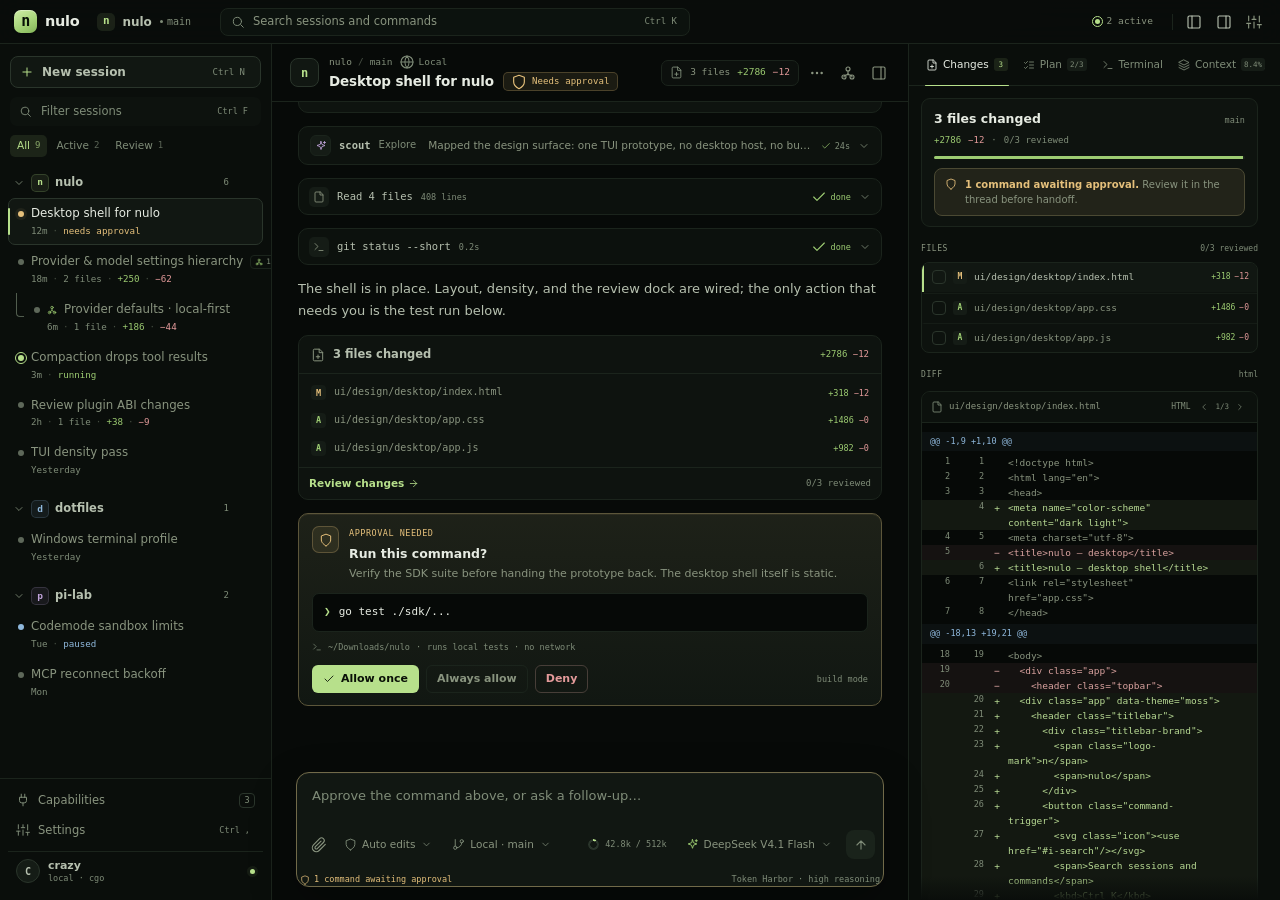
==== ui/design/desktop/index.html @ 24ca21b1 "feat(ui): 添加桌面端交互原型" ====
<!doctype html>
<html lang="en">
<head>
<meta charset="utf-8">
<meta name="viewport" content="width=device-width, initial-scale=1">
<meta name="color-scheme" content="dark light">
<meta name="description" content="nulo desktop — an interactive design prototype for the nulo coding agent.">
<title>nulo — desktop shell</title>
<script>
  try {
    var p = JSON.parse(localStorage.getItem("nulo.desktop.prototype.v1") || "{}");
    var r = document.documentElement;
    r.dataset.theme = p.theme === "paper" ? "paper" : "moss";
    if (p.density) r.dataset.density = p.density;
    if (p.motion) r.dataset.motion = p.motion;
    if (typeof p.timestamps === "boolean") r.dataset.timestamps = p.timestamps ? "on" : "off";
    if (typeof p.reasoning === "boolean") r.dataset.reasoning = p.reasoning ? "on" : "off";
  } catch (error) {}
</script>
<link rel="icon" href="data:image/svg+xml,%3Csvg xmlns='http://www.w3.org/2000/svg' viewBox='0 0 32 32'%3E%3Crect width='32' height='32' rx='9' fill='%23b7e08b'/%3E%3Ctext x='16' y='23' text-anchor='middle' font-family='monospace' font-size='21' font-weight='700' fill='%23070a08'%3En%3C/text%3E%3C/svg%3E">
<link rel="stylesheet" href="app.css">
</head>
<body>

<svg class="sprite" aria-hidden="true" focusable="false" xmlns="http://www.w3.org/2000/svg">
  <symbol id="i-plus" viewBox="0 0 24 24"><path d="M12 5v14M5 12h14"/></symbol>
  <symbol id="i-search" viewBox="0 0 24 24"><circle cx="11" cy="11" r="7"/><path d="m21 21-4.35-4.35"/></symbol>
  <symbol id="i-chevron-down" viewBox="0 0 24 24"><path d="m6 9 6 6 6-6"/></symbol>
  <symbol id="i-chevron-right" viewBox="0 0 24 24"><path d="m9 18 6-6-6-6"/></symbol>
  <symbol id="i-chevron-left" viewBox="0 0 24 24"><path d="m15 18-6-6 6-6"/></symbol>
  <symbol id="i-folder" viewBox="0 0 24 24"><path d="M4 20h16a2 2 0 0 0 2-2V8a2 2 0 0 0-2-2h-7l-2-2H4a2 2 0 0 0-2 2v12a2 2 0 0 0 2 2Z"/></symbol>
  <symbol id="i-git-branch" viewBox="0 0 24 24"><path d="M6 3v12"/><circle cx="18" cy="6" r="3"/><circle cx="6" cy="18" r="3"/><path d="M18 9a9 9 0 0 1-9 9"/></symbol>
  <symbol id="i-settings" viewBox="0 0 24 24"><path d="M4 21v-7M4 10V3M12 21v-9M12 8V3M20 21v-5M20 12V3"/><path d="M1 14h6M9 8h6M17 16h6"/></symbol>
  <symbol id="i-panel-left" viewBox="0 0 24 24"><rect x="3" y="3" width="18" height="18" rx="2"/><path d="M9 3v18"/></symbol>
  <symbol id="i-panel-right" viewBox="0 0 24 24"><rect x="3" y="3" width="18" height="18" rx="2"/><path d="M15 3v18"/></symbol>
  <symbol id="i-message" viewBox="0 0 24 24"><path d="M21 15a2 2 0 0 1-2 2H7l-4 4V5a2 2 0 0 1 2-2h14a2 2 0 0 1 2 2z"/></symbol>
  <symbol id="i-check" viewBox="0 0 24 24"><path d="M20 6 9 17l-5-5"/></symbol>
  <symbol id="i-x" viewBox="0 0 24 24"><path d="M18 6 6 18M6 6l12 12"/></symbol>
  <symbol id="i-more" viewBox="0 0 24 24"><circle cx="5" cy="12" r="1"/><circle cx="12" cy="12" r="1"/><circle cx="19" cy="12" r="1"/></symbol>
  <symbol id="i-edit" viewBox="0 0 24 24"><path d="M12 20h9"/><path d="M16.5 3.5a2.1 2.1 0 0 1 3 3L7 19l-4 1 1-4Z"/></symbol>
  <symbol id="i-terminal" viewBox="0 0 24 24"><path d="m4 17 6-6-6-6M12 19h8"/></symbol>
  <symbol id="i-diff" viewBox="0 0 24 24"><path d="M14 2H6a2 2 0 0 0-2 2v16a2 2 0 0 0 2 2h12a2 2 0 0 0 2-2V8z"/><path d="M14 2v6h6M12 12v6M9 15h6"/></symbol>
  <symbol id="i-list-checks" viewBox="0 0 24 24"><path d="m3 17 2 2 4-4M3 7l2 2 4-4M13 6h8M13 12h8M13 18h8"/></symbol>
  <symbol id="i-layers" viewBox="0 0 24 24"><path d="m12 2 10 5-10 5L2 7z"/><path d="m2 17 10 5 10-5M2 12l10 5 10-5"/></symbol>
  <symbol id="i-paperclip" viewBox="0 0 24 24"><path d="M21.44 11.05l-9.19 9.19a6 6 0 0 1-8.49-8.49l9.19-9.19a4 4 0 0 1 5.66 5.66l-9.2 9.19a2 2 0 0 1-2.83-2.83l8.49-8.48"/></symbol>
  <symbol id="i-arrow-up" viewBox="0 0 24 24"><path d="M12 19V5M5 12l7-7 7 7"/></symbol>
  <symbol id="i-stop" viewBox="0 0 24 24"><rect x="6" y="6" width="12" height="12" rx="2"/></symbol>
  <symbol id="i-cpu" viewBox="0 0 24 24"><rect x="5" y="5" width="14" height="14" rx="2"/><rect x="9" y="9" width="6" height="6" rx="1"/><path d="M9 2v3M15 2v3M9 19v3M15 19v3M2 9h3M2 15h3M19 9h3M19 15h3"/></symbol>
  <symbol id="i-shield" viewBox="0 0 24 24"><path d="M12 22s8-4 8-10V5l-8-3-8 3v7c0 6 8 10 8 10z"/></symbol>
  <symbol id="i-globe" viewBox="0 0 24 24"><circle cx="12" cy="12" r="9"/><path d="M3 12h18M12 3a15 15 0 0 1 0 18M12 3a15 15 0 0 0 0 18"/></symbol>
  <symbol id="i-sun" viewBox="0 0 24 24"><circle cx="12" cy="12" r="4"/><path d="M12 2v2M12 20v2M4.93 4.93l1.42 1.42M17.66 17.66l1.41 1.41M2 12h2M20 12h2M6.34 17.66l-1.41 1.41M19.07 4.93l-1.41 1.41"/></symbol>
  <symbol id="i-moon" viewBox="0 0 24 24"><path d="M21 12.79A9 9 0 1 1 11.21 3 7 7 0 0 0 21 12.79z"/></symbol>
  <symbol id="i-copy" viewBox="0 0 24 24"><rect x="9" y="9" width="13" height="13" rx="2"/><path d="M5 15H4a2 2 0 0 1-2-2V4a2 2 0 0 1 2-2h9a2 2 0 0 1 2 2v1"/></symbol>
  <symbol id="i-external" viewBox="0 0 24 24"><path d="M15 3h6v6M10 14 21 3M21 14v5a2 2 0 0 1-2 2H5a2 2 0 0 1-2-2V5a2 2 0 0 1 2-2h5"/></symbol>
  <symbol id="i-fork" viewBox="0 0 24 24"><circle cx="6" cy="18" r="3"/><circle cx="18" cy="18" r="3"/><circle cx="12" cy="6" r="3"/><path d="M12 9v3a3 3 0 0 0 3 3h0a3 3 0 0 1 3 3M12 12a3 3 0 0 1-3 3h0a3 3 0 0 0-3 3"/></symbol>
  <symbol id="i-play" viewBox="0 0 24 24"><path d="M6 3l14 9-14 9z"/></symbol>
  <symbol id="i-pause" viewBox="0 0 24 24"><path d="M8 4v16M16 4v16"/></symbol>
  <symbol id="i-trash" viewBox="0 0 24 24"><path d="M3 6h18M8 6V4h8v2M19 6l-1 14H6L5 6M10 11v6M14 11v6"/></symbol>
  <symbol id="i-command" viewBox="0 0 24 24"><path d="M18 3a3 3 0 0 0-3 3v12a3 3 0 1 0 3-3H6a3 3 0 1 0 3 3V6a3 3 0 1 0-3 3h12a3 3 0 0 0 0-6z"/></symbol>
  <symbol id="i-keyboard" viewBox="0 0 24 24"><rect x="2" y="6" width="20" height="12" rx="2"/><path d="M6 10h.01M10 10h.01M14 10h.01M18 10h.01M6 14h.01M18 14h.01M9 14h6"/></symbol>
  <symbol id="i-info" viewBox="0 0 24 24"><circle cx="12" cy="12" r="9"/><path d="M12 16v-4M12 8h.01"/></symbol>
  <symbol id="i-alert" viewBox="0 0 24 24"><path d="M10.3 3.9 1.8 18a2 2 0 0 0 1.7 3h17a2 2 0 0 0 1.7-3L13.7 3.9a2 2 0 0 0-3.4 0z"/><path d="M12 9v4M12 17h.01"/></symbol>
  <symbol id="i-sparkles" viewBox="0 0 24 24"><path d="M12 3l1.9 5.8L20 11l-6.1 2.2L12 19l-1.9-5.8L4 11l6.1-2.2z"/><path d="M19 3v4M17 5h4"/></symbol>
  <symbol id="i-clock" viewBox="0 0 24 24"><circle cx="12" cy="12" r="9"/><path d="M12 7v5l3 2"/></symbol>
  <symbol id="i-arrow-right" viewBox="0 0 24 24"><path d="M5 12h14M12 5l7 7-7 7"/></symbol>
  <symbol id="i-book" viewBox="0 0 24 24"><path d="M4 19.5A2.5 2.5 0 0 1 6.5 17H20"/><path d="M6.5 2H20v20H6.5A2.5 2.5 0 0 1 4 19.5v-15A2.5 2.5 0 0 1 6.5 2z"/></symbol>
  <symbol id="i-plug" viewBox="0 0 24 24"><path d="M12 22v-5M9 8V2M15 8V2M18 8v5a4 4 0 0 1-4 4h-4a4 4 0 0 1-4-4V8z"/></symbol>
  <symbol id="i-test" viewBox="0 0 24 24"><path d="M9 3h6M10 3v6L4.5 19a1.5 1.5 0 0 0 1.3 2h12.4a1.5 1.5 0 0 0 1.3-2L14 9V3"/><path d="M7 15h10"/></symbol>
  <symbol id="i-file" viewBox="0 0 24 24"><path d="M14 2H6a2 2 0 0 0-2 2v16a2 2 0 0 0 2 2h12a2 2 0 0 0 2-2V8z"/><path d="M14 2v6h6"/></symbol>
  <symbol id="i-code" viewBox="0 0 24 24"><path d="m16 18 6-6-6-6M8 6l-6 6 6 6"/></symbol>
  <symbol id="i-eye" viewBox="0 0 24 24"><path d="M2 12s3.5-7 10-7 10 7 10 7-3.5 7-10 7-10-7-10-7z"/><circle cx="12" cy="12" r="3"/></symbol>
  <symbol id="i-server" viewBox="0 0 24 24"><rect x="2" y="2" width="20" height="8" rx="2"/><rect x="2" y="14" width="20" height="8" rx="2"/><path d="M6 6h.01M6 18h.01"/></symbol>
  <symbol id="i-package" viewBox="0 0 24 24"><path d="m7.5 4.27 9 5.15M21 8a2 2 0 0 0-1-1.73l-7-4a2 2 0 0 0-2 0l-7 4A2 2 0 0 0 3 8v8a2 2 0 0 0 1 1.73l7 4a2 2 0 0 0 2 0l7-4A2 2 0 0 0 21 16z"/><path d="m3.3 7 8.7 5 8.7-5M12 22V12"/></symbol>
  <symbol id="i-corner" viewBox="0 0 24 24"><path d="M15 10l5 5-5 5M4 4v7a4 4 0 0 0 4 4h12"/></symbol>
  <symbol id="i-compress" viewBox="0 0 24 24"><path d="M4 14h6v6M20 10h-6V4M14 10l7-7M3 21l7-7"/></symbol>
  <symbol id="i-refresh" viewBox="0 0 24 24"><path d="M21 12a9 9 0 1 1-2.64-6.36L21 8"/><path d="M21 3v5h-5"/></symbol>
  <symbol id="i-lock" viewBox="0 0 24 24"><rect x="4" y="11" width="16" height="10" rx="2"/><path d="M8 11V7a4 4 0 0 1 8 0v4"/></symbol>
  <symbol id="i-at" viewBox="0 0 24 24"><circle cx="12" cy="12" r="4"/><path d="M16 8v5a3 3 0 0 0 6 0v-1a10 10 0 1 0-4 8"/></symbol>
</svg>

<div class="app" id="app" data-theme="moss" data-density="comfortable">
  <header class="titlebar">
    <div class="titlebar-brand" title="nulo desktop">
      <span class="logo-mark" aria-hidden="true">n</span>
      <span class="brand-name">nulo</span>
    </div>

    <div class="workspace-chip" title="Workspace">
      <span class="workspace-icon" aria-hidden="true">n</span>
      <span class="workspace-name">nulo</span>
      <span class="workspace-branch"><span class="branch-dot"></span>main</span>
    </div>

    <button class="command-trigger" id="commandTrigger" aria-label="Search sessions and commands">
      <svg class="icon" aria-hidden="true"><use href="#i-search"/></svg>
      <span class="command-trigger-label">Search sessions and commands</span>
      <kbd>Ctrl K</kbd>
    </button>

    <div class="titlebar-actions">
      <button class="run-badge" id="runBadge" title="Show active sessions">
        <span class="pulse-dot" aria-hidden="true"></span>
        <span id="runBadgeLabel">2 active</span>
      </button>
      <div class="titlebar-divider" aria-hidden="true"></div>
      <button class="icon-btn" id="toggleSidebarBtn" aria-label="Toggle sidebar" title="Toggle sidebar · Ctrl B">
        <svg class="icon" aria-hidden="true"><use href="#i-panel-left"/></svg>
      </button>
      <button class="icon-btn is-on" id="toggleDockBtn" aria-label="Toggle right panel" title="Toggle right panel · Ctrl J">
        <svg class="icon" aria-hidden="true"><use href="#i-panel-right"/></svg>
      </button>
      <button class="icon-btn" id="settingsBtn" aria-label="Settings" title="Settings · Ctrl ,">
        <svg class="icon" aria-hidden="true"><use href="#i-settings"/></svg>
      </button>
    </div>
  </header>

  <div class="workbench" id="workbench">
    <aside class="sidebar" id="sidebar" aria-label="Sessions">
      <div class="sidebar-top">
        <button class="new-session-btn" id="newSessionBtn">
          <svg class="icon" aria-hidden="true"><use href="#i-plus"/></svg>
          <span>New session</span>
          <kbd>Ctrl N</kbd>
        </button>

        <label class="sidebar-search" for="sessionSearch">
          <svg class="icon" aria-hidden="true"><use href="#i-search"/></svg>
          <input id="sessionSearch" type="search" placeholder="Filter sessions" autocomplete="off" spellcheck="false">
          <kbd>Ctrl F</kbd>
        </label>

        <div class="filter-row" id="filterRow" role="tablist" aria-label="Filter sessions"></div>
      </div>

      <div class="sidebar-scroll" id="projectList"></div>

      <div class="sidebar-footer">
        <button class="sidebar-link" id="capabilitiesBtn">
          <svg class="icon" aria-hidden="true"><use href="#i-plug"/></svg>
          <span>Capabilities</span>
          <span class="count-badge">3</span>
        </button>
        <button class="sidebar-link" id="sidebarSettingsBtn">
          <svg class="icon" aria-hidden="true"><use href="#i-settings"/></svg>
          <span>Settings</span>
          <kbd>Ctrl ,</kbd>
        </button>
        <button class="account-row" id="accountRow" title="Local runtime">
          <span class="account-avatar">C</span>
          <span class="account-copy">
            <strong>crazy</strong>
            <small>local · cgo</small>
          </span>
          <span class="account-status" aria-label="Connected"></span>
        </button>
      </div>
    </aside>

    <main class="main" id="main">
      <header class="sessionbar" id="sessionbar"></header>

      <div class="conversation-scroll" id="conversationScroll">
        <div class="conversation" id="conversation" tabindex="0" aria-label="Conversation"></div>
      </div>

      <div class="composer-dock" id="composerDock">
        <div class="composer-wrap">
          <div class="composer" id="composer">
            <div class="slash-menu" id="slashMenu" hidden></div>
            <div class="slash-menu mention-menu" id="mentionMenu" hidden></div>
            <div class="attachment-tray" id="attachmentTray" hidden></div>

            <textarea id="composerInput" rows="1" placeholder="Ask nulo to build, debug, or explain…" aria-label="Message nulo"></textarea>
            <input id="fileInput" type="file" multiple hidden>

            <div class="composer-toolbar">
              <div class="toolbar-left">
                <button class="icon-btn soft" id="attachBtn" aria-label="Attach files" title="Attach files">
                  <svg class="icon" aria-hidden="true"><use href="#i-paperclip"/></svg>
                </button>

                <div class="popover-anchor">
                  <button class="chip" id="approvalChip" aria-haspopup="menu" aria-expanded="false" title="Permission mode">
                    <svg class="icon" aria-hidden="true"><use href="#i-shield"/></svg>
                    <span class="chip-label">Auto edits</span>
                    <svg class="icon chevron" aria-hidden="true"><use href="#i-chevron-down"/></svg>
                  </button>
                  <div class="popover permission-popover" id="approvalPopover" hidden></div>
                </div>

                <div class="popover-anchor">
                  <button class="chip" id="envChip" aria-haspopup="menu" aria-expanded="false" title="Environment">
                    <svg class="icon" aria-hidden="true"><use href="#i-git-branch"/></svg>
                    <span class="chip-label">Local · main</span>
                    <svg class="icon chevron" aria-hidden="true"><use href="#i-chevron-down"/></svg>
                  </button>
                  <div class="popover env-popover" id="envPopover" hidden></div>
                </div>
              </div>

              <div class="toolbar-right">
                <button class="ctx-pill" id="ctxPill" title="Open context panel">
                  <span class="ctx-ring" id="ctxRing" aria-hidden="true"></span>
                  <span id="ctxPillLabel">42.8k / 512k</span>
                </button>

                <div class="popover-anchor">
                  <button class="chip model-chip" id="modelChip" aria-haspopup="menu" aria-expanded="false" title="Switch model">
                    <svg class="icon" aria-hidden="true"><use href="#i-sparkles"/></svg>
                    <span class="chip-label" id="modelChipLabel">DeepSeek V4.1 Flash</span>
                    <svg class="icon chevron" aria-hidden="true"><use href="#i-chevron-down"/></svg>
                  </button>
                  <div class="popover model-popover" id="modelPopover" hidden></div>
                </div>

                <button class="send-btn" id="sendBtn" aria-label="Send message" title="Send · Enter">
                  <svg class="icon" aria-hidden="true"><use href="#i-arrow-up"/></svg>
                </button>
              </div>
            </div>

            <div class="composer-meta" id="composerMeta"></div>
          </div>
        </div>
      </div>
    </main>

    <aside class="dock" id="dock" aria-label="Session details">
      <div class="dock-resizer" id="dockResizer" title="Drag to resize"></div>
      <div class="dock-inner">
        <header class="dock-header" id="dockHeader"></header>
        <div class="dock-body" id="dockBody"></div>
      </div>
    </aside>
  </div>
</div>

<div class="overlay palette-overlay" id="paletteOverlay" hidden>
  <section class="palette" role="dialog" aria-modal="true" aria-label="Command palette">
    <header class="palette-search">
      <svg class="icon" aria-hidden="true"><use href="#i-search"/></svg>
      <input id="paletteInput" type="text" placeholder="Search sessions, actions, and settings…" aria-label="Search sessions, actions, and settings" autocomplete="off" spellcheck="false">
      <kbd>esc</kbd>
    </header>
    <div class="palette-list" id="paletteList"></div>
    <footer class="palette-foot">
      <span><kbd>↑</kbd><kbd>↓</kbd> navigate</span>
      <span><kbd>↵</kbd> select</span>
      <span class="palette-foot-right">nulo 0.8</span>
    </footer>
  </section>
</div>

<div class="overlay settings-overlay" id="settingsOverlay" hidden>
  <section class="settings-modal" role="dialog" aria-modal="true" aria-labelledby="settingsTitle">
    <header class="settings-head">
      <div>
        <p class="eyebrow">nulo desktop</p>
        <h2 id="settingsTitle">Settings</h2>
      </div>
      <button class="icon-btn" id="settingsClose" aria-label="Close settings">
        <svg class="icon" aria-hidden="true"><use href="#i-x"/></svg>
      </button>
    </header>
    <div class="settings-layout">
      <nav class="settings-nav" id="settingsNav" aria-label="Settings sections"></nav>
      <div class="settings-content" id="settingsContent"></div>
    </div>
    <footer class="settings-foot">
      <span id="settingsFootNote">Preferences apply immediately in this prototype.</span>
      <button class="btn primary" id="settingsDone">Done</button>
    </footer>
  </section>
</div>

<div class="overlay dialog-overlay" id="dialogOverlay" hidden>
  <section class="mini-dialog" role="dialog" aria-modal="true" aria-labelledby="dialogTitle">
    <header class="mini-dialog-head">
      <div>
        <p class="eyebrow" id="dialogEyebrow">Session</p>
        <h2 id="dialogTitle">Rename session</h2>
      </div>
      <button class="icon-btn" id="dialogClose" aria-label="Close dialog">
        <svg class="icon" aria-hidden="true"><use href="#i-x"/></svg>
      </button>
    </header>
    <p class="mini-dialog-desc" id="dialogDesc"></p>
    <label class="mini-dialog-field" id="dialogField">
      <span>Session name</span>
      <input id="dialogInput" type="text" autocomplete="off">
    </label>
    <footer class="mini-dialog-actions">
      <button class="btn ghost" type="button" id="dialogCancel">Cancel</button>
      <button class="btn primary" type="button" id="dialogConfirm">Save</button>
    </footer>
  </section>
</div>

<div class="toast-stack" id="toastStack" aria-live="polite" aria-atomic="false"></div>

<noscript>
  <div class="noscript">nulo desktop is an interactive prototype. Enable JavaScript to use it.</div>
</noscript>

<script src="data.js"></script>
<script src="app.js"></script>
</body>
</html>
---- ui/design/desktop/app.css ----
/* ==========================================================================
   nulo desktop — prototype styles
   Hand-written CSS, no build step, no external assets.
   ========================================================================== */

:root {
  --font-ui: "Segoe UI Variable Text", "Segoe UI", Inter, system-ui, -apple-system,
    "Noto Sans SC", "PingFang SC", sans-serif;
  --font-mono: "Cascadia Code", "Cascadia Mono", "SFMono-Regular", "SF Mono", Menlo,
    Consolas, "Noto Sans Mono CJK SC", monospace;

  --bg: #070a08;
  --bg-elevated: #090d0a;
  --sidebar: #0a0e0b;
  --panel: #0d120e;
  --surface: #111712;
  --surface-2: #151c16;
  --surface-3: #1a231b;
  --hover: #151d16;
  --line: #1b241c;
  --line-strong: #2a352b;
  --text: #e6ebe2;
  --text-2: #b6c0af;
  --text-3: #89947f;
  --text-4: #7f8c78;
  --accent: #b7e08b;
  --accent-2: #9dcc72;
  --accent-soft: rgba(183, 224, 139, 0.1);
  --accent-softer: rgba(183, 224, 139, 0.055);
  --accent-ink: #0a1007;
  --warn: #e5c07b;
  --warn-soft: rgba(229, 192, 123, 0.09);
  --bad: #e39a9a;
  --bad-soft: rgba(227, 154, 154, 0.09);
  --info: #8fb8dc;
  --violet: #c2a4dc;
  --code-bg: #060907;
  --user-bubble: #131c14;
  --shadow-lg: 0 28px 80px rgba(0, 0, 0, 0.52);
  --shadow-md: 0 16px 42px rgba(0, 0, 0, 0.32);
  --shadow-sm: 0 6px 18px rgba(0, 0, 0, 0.22);
  --radius-sm: 6px;
  --radius: 10px;
  --radius-lg: 14px;
  --sidebar-w: 272px;
  --dock-w: 404px;
  --titlebar-h: 44px;
  --sessionbar-h: 58px;
  color-scheme: dark;
}

html[data-theme="paper"] {
  --bg: #f4f3ec;
  --bg-elevated: #efeee6;
  --sidebar: #ebeae1;
  --panel: #f8f7f1;
  --surface: #fffefa;
  --surface-2: #f2f0e7;
  --surface-3: #e9e6dc;
  --hover: #e9e6dc;
  --line: #d4d0c3;
  --line-strong: #bdb8a9;
  --text: #20251e;
  --text-2: #3f4a3c;
  --text-3: #56624f;
  --text-4: #5e6a58;
  --accent: #4f7a2f;
  --accent-2: #416826;
  --accent-soft: rgba(79, 122, 47, 0.1);
  --accent-softer: rgba(79, 122, 47, 0.05);
  --accent-ink: #ffffff;
  --warn: #96661b;
  --warn-soft: rgba(150, 102, 27, 0.12);
  --bad: #a44a4a;
  --bad-soft: rgba(164, 74, 74, 0.1);
  --info: #366b93;
  --violet: #73528c;
  --code-bg: #f0eee5;
  --user-bubble: #e9f0e1;
  --shadow-lg: 0 28px 80px rgba(40, 45, 36, 0.18);
  --shadow-md: 0 16px 42px rgba(40, 45, 36, 0.12);
  --shadow-sm: 0 6px 18px rgba(40, 45, 36, 0.08);
  color-scheme: light;
}

*,
*::before,
*::after {
  box-sizing: border-box;
}

html,
body {
  height: 100%;
}

html {
  background: var(--bg);
}

body {
  margin: 0;
  overflow: hidden;
  background: var(--bg);
  color: var(--text);
  font-family: var(--font-ui);
  font-size: 13px;
  font-weight: 400;
  line-height: 1.5;
  -webkit-font-smoothing: antialiased;
  text-rendering: optimizeLegibility;
}

button,
input,
textarea,
select {
  font: inherit;
  color: inherit;
}

button {
  appearance: none;
  border: 0;
  padding: 0;
  background: none;
  cursor: pointer;
}

button:disabled {
  cursor: default;
  opacity: 0.5;
}

input,
textarea,
select {
  min-width: 0;
}

::selection {
  background: color-mix(in srgb, var(--accent) 32%, transparent);
  color: var(--text);
}

:focus-visible {
  outline: 2px solid color-mix(in srgb, var(--accent) 58%, transparent);
  outline-offset: 2px;
}

[hidden] {
  display: none !important;
}

* {
  scrollbar-width: thin;
  scrollbar-color: var(--line-strong) transparent;
}

*::-webkit-scrollbar {
  width: 10px;
  height: 10px;
}

*::-webkit-scrollbar-track {
  background: transparent;
}

*::-webkit-scrollbar-thumb {
  background: var(--line-strong);
  border: 3px solid transparent;
  border-radius: 10px;
  background-clip: content-box;
}

*::-webkit-scrollbar-thumb:hover {
  background: var(--text-4);
  border: 3px solid transparent;
  background-clip: content-box;
}

.sprite {
  position: absolute;
  width: 0;
  height: 0;
  overflow: hidden;
  pointer-events: none;
}

.icon {
  width: 16px;
  height: 16px;
  flex: none;
  fill: none;
  stroke: currentColor;
  stroke-width: 1.7;
  stroke-linecap: round;
  stroke-linejoin: round;
}

kbd {
  display: inline-flex;
  align-items: center;
  justify-content: center;
  min-width: 18px;
  height: 18px;
  padding: 0 5px;
  border: 1px solid var(--line-strong);
  border-bottom-color: color-mix(in srgb, var(--line-strong) 70%, var(--bg));
  border-radius: 4px;
  background: var(--surface-2);
  color: var(--text-3);
  font-family: var(--font-mono);
  font-size: 9.5px;
  line-height: 1;
  white-space: nowrap;
}

/* --------------------------------------------------------------------------
   App frame
   -------------------------------------------------------------------------- */

.app {
  position: relative;
  display: grid;
  grid-template-rows: var(--titlebar-h) minmax(0, 1fr);
  width: 100%;
  height: 100dvh;
  overflow: hidden;
  background:
    radial-gradient(900px 520px at 54% -260px, rgba(183, 224, 139, 0.045), transparent 70%),
    var(--bg);
}

html[data-theme="paper"] .app {
  background:
    radial-gradient(900px 520px at 54% -260px, rgba(79, 122, 47, 0.05), transparent 70%),
    var(--bg);
}

.workbench {
  display: grid;
  grid-template-columns: var(--sidebar-w) minmax(0, 1fr) var(--dock-w);
  min-height: 0;
  overflow: hidden;
}

.app.sidebar-collapsed {
  --sidebar-w: 0px;
}

.app.sidebar-collapsed .sidebar {
  display: none;
}

.app.dock-collapsed {
  --dock-w: 0px;
}

.app.dock-collapsed .dock {
  display: none;
}

.workbench.is-resizing {
  cursor: col-resize;
  user-select: none;
}

/* --------------------------------------------------------------------------
   Titlebar
   -------------------------------------------------------------------------- */

.titlebar {
  position: relative;
  z-index: 30;
  display: flex;
  align-items: center;
  gap: 10px;
  height: var(--titlebar-h);
  padding: 0 12px 0 14px;
  border-bottom: 1px solid var(--line);
  background: color-mix(in srgb, var(--sidebar) 84%, transparent);
  backdrop-filter: blur(12px);
  -webkit-app-region: drag;
}

.titlebar button,
.titlebar input {
  -webkit-app-region: no-drag;
}

.titlebar-brand {
  display: flex;
  align-items: center;
  gap: 8px;
  flex: none;
  user-select: none;
}

.logo-mark {
  display: inline-grid;
  place-items: center;
  width: 23px;
  height: 23px;
  border-radius: 7px;
  background: linear-gradient(150deg, #d1efa9 0%, #a4d276 58%, #82b458 100%);
  color: #071006;
  font-family: var(--font-mono);
  font-size: 15px;
  font-weight: 700;
  line-height: 1;
  letter-spacing: -0.04em;
  box-shadow:
    inset 0 1px 0 rgba(255, 255, 255, 0.36),
    0 1px 2px rgba(0, 0, 0, 0.26);
}

.brand-name {
  color: var(--text);
  font-size: 14.5px;
  font-weight: 650;
  letter-spacing: -0.02em;
}

.workspace-chip {
  display: flex;
  align-items: center;
  gap: 7px;
  flex: none;
  height: 27px;
  margin-left: 2px;
  padding: 0 8px 0 5px;
  border: 1px solid transparent;
  border-radius: 7px;
  color: var(--text-2);
  user-select: none;
}

.workspace-icon {
  display: grid;
  place-items: center;
  width: 18px;
  height: 18px;
  border-radius: 5px;
  background: var(--accent-soft);
  color: var(--accent);
  font-family: var(--font-mono);
  font-size: 11px;
  font-weight: 600;
}

.workspace-name {
  color: var(--text-2);
  font-size: 12px;
  font-weight: 550;
}

.workspace-branch {
  display: inline-flex;
  align-items: center;
  gap: 4px;
  padding-left: 1px;
  color: var(--text-4);
  font-family: var(--font-mono);
  font-size: 10px;
}

.branch-dot {
  width: 3px;
  height: 3px;
  border-radius: 50%;
  background: var(--text-4);
}

.command-trigger {
  display: flex;
  align-items: center;
  gap: 8px;
  flex: 1 1 380px;
  max-width: 470px;
  height: 28px;
  margin-left: 10px;
  padding: 0 6px 0 10px;
  border: 1px solid var(--line);
  border-radius: 8px;
  background: color-mix(in srgb, var(--surface) 58%, transparent);
  color: var(--text-3);
  text-align: left;
  transition:
    background 120ms ease,
    border-color 120ms ease,
    color 120ms ease;
}

.command-trigger:hover {
  border-color: var(--line-strong);
  background: var(--surface);
  color: var(--text-2);
}

.command-trigger .icon {
  width: 14px;
  height: 14px;
  color: var(--text-4);
}

.command-trigger-label {
  flex: 1;
  overflow: hidden;
  font-size: 11.5px;
  text-overflow: ellipsis;
  white-space: nowrap;
}

.command-trigger kbd {
  height: 17px;
  border-color: transparent;
  background: transparent;
  color: var(--text-4);
  font-size: 9px;
}

.titlebar-actions {
  display: flex;
  align-items: center;
  gap: 2px;
  margin-left: auto;
  flex: none;
}

.run-badge {
  display: inline-flex;
  align-items: center;
  gap: 6px;
  height: 25px;
  margin-right: 3px;
  padding: 0 8px;
  border: 1px solid transparent;
  border-radius: 6px;
  color: var(--text-3);
  font-family: var(--font-mono);
  font-size: 9.5px;
  letter-spacing: 0.01em;
  transition:
    background 120ms ease,
    border-color 120ms ease;
}

.run-badge:hover {
  border-color: var(--line);
  background: var(--surface);
  color: var(--text-2);
}

.run-badge:empty {
  display: none;
}

.pulse-dot {
  position: relative;
  width: 5px;
  height: 5px;
  border-radius: 50%;
  background: var(--accent);
}

.pulse-dot::after {
  position: absolute;
  inset: -3px;
  border: 1px solid var(--accent);
  border-radius: 50%;
  content: "";
  animation: pulse-ring 2s ease-out infinite;
}

.titlebar-divider {
  width: 1px;
  height: 16px;
  margin: 0 5px;
  background: var(--line);
}

.icon-btn {
  display: inline-grid;
  place-items: center;
  width: 28px;
  height: 28px;
  border: 1px solid transparent;
  border-radius: 7px;
  color: var(--text-3);
  transition:
    background 120ms ease,
    border-color 120ms ease,
    color 120ms ease;
}

.icon-btn:hover {
  border-color: var(--line);
  background: var(--surface);
  color: var(--text);
}

.icon-btn.is-on {
  color: var(--text-2);
}

.icon-btn.soft {
  width: 26px;
  height: 26px;
  color: var(--text-3);
}

/* --------------------------------------------------------------------------
   Sidebar
   -------------------------------------------------------------------------- */

.sidebar {
  display: flex;
  flex-direction: column;
  min-width: 0;
  min-height: 0;
  border-right: 1px solid var(--line);
  background: var(--sidebar);
}

.sidebar-top {
  display: flex;
  flex-direction: column;
  gap: 9px;
  padding: 12px 10px 9px;
}

.new-session-btn {
  display: flex;
  align-items: center;
  gap: 8px;
  width: 100%;
  height: 32px;
  padding: 0 9px;
  border: 1px solid var(--line-strong);
  border-radius: 8px;
  background: var(--surface);
  color: var(--text-2);
  text-align: left;
  transition:
    background 120ms ease,
    border-color 120ms ease,
    color 120ms ease;
}

.new-session-btn:hover {
  border-color: color-mix(in srgb, var(--accent) 36%, var(--line-strong));
  background: var(--surface-2);
  color: var(--text);
}

.new-session-btn .icon {
  width: 14px;
  height: 14px;
  color: var(--accent);
}

.new-session-btn span {
  flex: 1;
  font-size: 12px;
  font-weight: 550;
}

.new-session-btn kbd {
  border-color: transparent;
  background: transparent;
  color: var(--text-4);
  font-size: 9px;
}

.sidebar-search {
  display: flex;
  align-items: center;
  gap: 7px;
  height: 29px;
  padding: 0 8px;
  border: 1px solid transparent;
  border-radius: 7px;
  background: color-mix(in srgb, var(--surface) 50%, transparent);
  color: var(--text-4);
  transition:
    background 120ms ease,
    border-color 120ms ease;
}

.sidebar-search:hover {
  background: var(--surface);
}

.sidebar-search:focus-within {
  border-color: var(--line-strong);
  background: var(--surface);
}

.sidebar-search .icon {
  width: 13px;
  height: 13px;
}

.sidebar-search input {
  flex: 1;
  width: 100%;
  border: 0;
  outline: 0;
  background: transparent;
  color: var(--text-2);
  font-size: 11.5px;
}

.sidebar-search input::placeholder {
  color: var(--text-4);
}

.sidebar-search input::-webkit-search-cancel-button {
  display: none;
}

.sidebar-search kbd {
  height: 16px;
  padding: 0 4px;
  border: 0;
  background: transparent;
  color: var(--text-4);
  font-size: 8.5px;
}

.filter-row {
  display: flex;
  align-items: center;
  gap: 2px;
}

.filter-btn {
  display: inline-flex;
  align-items: center;
  gap: 5px;
  height: 22px;
  padding: 0 7px;
  border-radius: 5px;
  color: var(--text-4);
  font-size: 10.5px;
  font-weight: 500;
  transition:
    background 120ms ease,
    color 120ms ease;
}

.filter-btn:hover {
  background: var(--hover);
  color: var(--text-2);
}

.filter-btn.is-active {
  background: var(--accent-soft);
  color: var(--accent);
}

.filter-count {
  color: inherit;
  font-family: var(--font-mono);
  font-size: 9px;
  opacity: 0.7;
}

.sidebar-scroll {
  flex: 1;
  min-height: 0;
  overflow-x: hidden;
  overflow-y: auto;
  padding: 3px 8px 12px;
}

.project-group {
  margin-bottom: 11px;
}

.project-head {
  display: flex;
  align-items: center;
  gap: 6px;
  width: 100%;
  height: 27px;
  padding: 0 7px 0 5px;
  border-radius: 6px;
  color: var(--text-3);
  text-align: left;
}

.project-head:hover {
  background: var(--hover);
  color: var(--text-2);
}

.project-chevron {
  width: 12px;
  height: 12px;
  color: var(--text-4);
  transition: transform 140ms ease;
}

.project-chevron.is-collapsed {
  transform: rotate(-90deg);
}

.project-avatar {
  display: grid;
  place-items: center;
  width: 18px;
  height: 18px;
  border-radius: 5px;
  border: 1px solid var(--line);
  font-family: var(--font-mono);
  font-size: 9.5px;
  font-weight: 600;
}

.project-avatar.tint-green {
  border-color: rgba(183, 224, 139, 0.18);
  background: rgba(183, 224, 139, 0.08);
  color: var(--accent);
}

.project-avatar.tint-blue {
  border-color: rgba(143, 184, 220, 0.18);
  background: rgba(143, 184, 220, 0.08);
  color: var(--info);
}

.project-avatar.tint-violet {
  border-color: rgba(194, 164, 220, 0.18);
  background: rgba(194, 164, 220, 0.08);
  color: var(--violet);
}

.project-name {
  overflow: hidden;
  color: var(--text-2);
  font-size: 11.5px;
  font-weight: 550;
  text-overflow: ellipsis;
  white-space: nowrap;
}

.project-count {
  margin-left: auto;
  color: var(--text-4);
  font-family: var(--font-mono);
  font-size: 9px;
}

.project-new {
  display: grid;
  place-items: center;
  width: 20px;
  height: 20px;
  margin-left: 1px;
  border-radius: 5px;
  color: var(--text-4);
  opacity: 0;
  transition:
    opacity 120ms ease,
    background 120ms ease,
    color 120ms ease;
}

.project-head:hover .project-new {
  opacity: 1;
}

.project-new:hover {
  background: var(--surface-2);
  color: var(--accent);
}

.project-new .icon {
  width: 12px;
  height: 12px;
}

.project-sessions {
  display: flex;
  flex-direction: column;
  gap: 1px;
  margin-top: 2px;
}

.session-row {
  position: relative;
  display: flex;
  flex-direction: column;
  gap: 3px;
  width: 100%;
  padding: 7px 8px 7px 9px;
  border: 1px solid transparent;
  border-radius: 7px;
  color: var(--text-3);
  text-align: left;
  transition:
    background 110ms ease,
    border-color 110ms ease;
}

.session-row:hover {
  background: var(--hover);
}

.session-row.is-active {
  border-color: var(--line-strong);
  background: var(--surface);
}

.session-row.is-active::before {
  position: absolute;
  top: 9px;
  bottom: 9px;
  left: -1px;
  width: 2px;
  border-radius: 2px;
  background: var(--accent);
  content: "";
}

.session-row-top {
  display: flex;
  align-items: center;
  gap: 7px;
  min-width: 0;
}

.session-state {
  position: relative;
  flex: none;
  width: 6px;
  height: 6px;
  border-radius: 50%;
  background: var(--text-4);
}

.session-state.done {
  background: color-mix(in srgb, var(--text-4) 72%, transparent);
}

.session-state.awaiting {
  background: var(--warn);
  box-shadow: 0 0 0 3px rgba(229, 192, 123, 0.07);
}

.session-state.running {
  background: var(--accent);
}

.session-state.running::after {
  position: absolute;
  inset: -3px;
  border: 1px solid var(--accent);
  border-radius: 50%;
  content: "";
  animation: pulse-ring 2.2s ease-out infinite;
}

.session-state.paused {
  background: var(--info);
}

.session-title {
  flex: 1;
  overflow: hidden;
  color: var(--text-3);
  font-size: 11.8px;
  font-weight: 500;
  line-height: 1.35;
  text-overflow: ellipsis;
  white-space: nowrap;
}

.session-row.is-active .session-title,
.session-row:hover .session-title {
  color: var(--text);
}

.session-meta {
  display: flex;
  align-items: center;
  gap: 5px;
  min-width: 0;
  padding-left: 13px;
  color: var(--text-4);
  font-family: var(--font-mono);
  font-size: 9.2px;
  line-height: 1.3;
  white-space: nowrap;
}

.session-meta .meta-sep {
  color: var(--text-4);
  opacity: 0.5;
}

.session-meta .meta-state.awaiting {
  color: var(--warn);
}

.session-meta .meta-state.running {
  color: var(--accent-2);
}

.session-meta .meta-state.paused {
  color: var(--info);
}

.session-meta .meta-diff-add {
  color: var(--accent-2);
}

.session-meta .meta-diff-del {
  color: var(--bad);
}

.sidebar-empty {
  padding: 26px 14px;
  color: var(--text-4);
  font-size: 11.5px;
  line-height: 1.6;
  text-align: center;
}

.sidebar-empty strong {
  display: block;
  margin-bottom: 3px;
  color: var(--text-3);
  font-weight: 500;
}

.sidebar-footer {
  display: flex;
  flex-direction: column;
  gap: 1px;
  flex: none;
  padding: 7px 8px 9px;
  border-top: 1px solid var(--line);
}

.sidebar-link {
  display: flex;
  align-items: center;
  gap: 8px;
  height: 29px;
  padding: 0 8px;
  border-radius: 6px;
  color: var(--text-3);
  font-size: 11.5px;
  text-align: left;
  transition:
    background 120ms ease,
    color 120ms ease;
}

.sidebar-link:hover {
  background: var(--hover);
  color: var(--text-2);
}

.sidebar-link .icon {
  width: 14px;
  height: 14px;
  color: var(--text-4);
}

.sidebar-link span:not(.count-badge) {
  flex: 1;
}

.sidebar-link kbd {
  height: 15px;
  border: 0;
  background: transparent;
  color: var(--text-4);
  font-size: 8.5px;
}

.count-badge {
  display: inline-grid;
  place-items: center;
  min-width: 16px;
  height: 15px;
  padding: 0 4px;
  border: 1px solid var(--line-strong);
  border-radius: 4px;
  color: var(--text-4);
  font-family: var(--font-mono);
  font-size: 8.5px;
}

.account-row {
  display: flex;
  align-items: center;
  gap: 8px;
  width: 100%;
  margin-top: 5px;
  padding: 7px 8px;
  border-top: 1px solid var(--line);
  border-radius: 0 0 6px 6px;
  color: var(--text-3);
  text-align: left;
}

.account-row:hover {
  background: var(--hover);
}

.account-avatar {
  display: grid;
  place-items: center;
  width: 24px;
  height: 24px;
  border: 1px solid var(--line-strong);
  border-radius: 50%;
  background: var(--surface-2);
  color: var(--text-2);
  font-family: var(--font-mono);
  font-size: 10px;
  font-weight: 600;
}

.account-copy {
  display: flex;
  flex: 1;
  flex-direction: column;
  min-width: 0;
  line-height: 1.3;
}

.account-copy strong {
  color: var(--text-2);
  font-size: 11px;
  font-weight: 550;
}

.account-copy small {
  color: var(--text-4);
  font-family: var(--font-mono);
  font-size: 8.5px;
}

.account-status {
  width: 5px;
  height: 5px;
  border-radius: 50%;
  background: var(--accent);
  box-shadow: 0 0 0 3px rgba(183, 224, 139, 0.07);
}

/* --------------------------------------------------------------------------
   Session header
   -------------------------------------------------------------------------- */

.main {
  display: flex;
  flex-direction: column;
  min-width: 0;
  min-height: 0;
  background: var(--bg);
}

.sessionbar {
  position: relative;
  z-index: 12;
  display: flex;
  align-items: center;
  gap: 10px;
  flex: 0 0 var(--sessionbar-h);
  height: var(--sessionbar-h);
  padding: 0 16px 0 18px;
  border-bottom: 1px solid var(--line);
  background: color-mix(in srgb, var(--bg) 88%, var(--sidebar));
}

.sessionbar-project {
  display: grid;
  place-items: center;
  width: 29px;
  height: 29px;
  flex: none;
  border: 1px solid var(--line-strong);
  border-radius: 8px;
  background: var(--surface);
  color: var(--accent);
  font-family: var(--font-mono);
  font-size: 12px;
  font-weight: 600;
}

.sessionbar-main {
  display: flex;
  flex-direction: column;
  gap: 2px;
  min-width: 0;
}

.sessionbar-crumb {
  display: flex;
  align-items: center;
  gap: 6px;
  overflow: hidden;
  color: var(--text-4);
  font-family: var(--font-mono);
  font-size: 9.5px;
  line-height: 1.2;
  white-space: nowrap;
}

.sessionbar-crumb .crumb-name {
  color: var(--text-3);
}

.sessionbar-crumb .crumb-sep {
  color: var(--text-4);
  opacity: 0.55;
}

.sessionbar-crumb .crumb-env {
  display: inline-flex;
  align-items: center;
  gap: 4px;
  color: var(--text-4);
}

.sessionbar-title-row {
  display: flex;
  align-items: center;
  gap: 9px;
  min-width: 0;
}

.sessionbar-title {
  overflow: hidden;
  margin: 0;
  color: var(--text);
  font-size: 13.5px;
  font-weight: 600;
  letter-spacing: -0.01em;
  line-height: 1.35;
  text-overflow: ellipsis;
  white-space: nowrap;
}

.status-pill {
  display: inline-flex;
  align-items: center;
  gap: 5px;
  flex: none;
  height: 19px;
  padding: 0 7px;
  border: 1px solid var(--line);
  border-radius: 5px;
  color: var(--text-3);
  font-family: var(--font-mono);
  font-size: 9px;
  letter-spacing: 0.015em;
  white-space: nowrap;
}

.status-pill.awaiting {
  border-color: rgba(229, 192, 123, 0.24);
  background: var(--warn-soft);
  color: var(--warn);
}

.status-pill.running {
  border-color: rgba(183, 224, 139, 0.2);
  background: var(--accent-soft);
  color: var(--accent);
}

.status-pill.done {
  color: var(--text-4);
}

.status-pill.paused {
  border-color: rgba(143, 184, 220, 0.18);
  background: rgba(143, 184, 220, 0.06);
  color: var(--info);
}

.status-pill .spinner {
  width: 8px;
  height: 8px;
  border-width: 1px;
}

.sessionbar-actions {
  display: flex;
  align-items: center;
  gap: 4px;
  margin-left: auto;
  flex: none;
}

.changes-pill {
  display: inline-flex;
  align-items: center;
  gap: 7px;
  height: 26px;
  padding: 0 8px;
  border: 1px solid var(--line);
  border-radius: 7px;
  background: color-mix(in srgb, var(--surface) 55%, transparent);
  color: var(--text-3);
  font-family: var(--font-mono);
  font-size: 9.5px;
  transition:
    background 120ms ease,
    border-color 120ms ease,
    color 120ms ease;
}

.changes-pill:hover {
  border-color: var(--line-strong);
  background: var(--surface);
  color: var(--text-2);
}

.changes-pill .icon {
  width: 13px;
  height: 13px;
  color: var(--text-4);
}

.changes-pill .add {
  color: var(--accent-2);
}

.changes-pill .del {
  color: var(--bad);
}

.changes-pill.is-empty {
  color: var(--text-4);
}

.sessionbar .icon-btn {
  width: 27px;
  height: 27px;
}

/* --------------------------------------------------------------------------
   Conversation
   -------------------------------------------------------------------------- */

.conversation-scroll {
  position: relative;
  flex: 1;
  min-height: 0;
  overflow-x: hidden;
  overflow-y: auto;
  overscroll-behavior: contain;
}

.conversation {
  width: 100%;
  max-width: 820px;
  min-height: 100%;
  margin: 0 auto;
  padding: 20px 30px 32px;
  outline: none;
}

.conversation.is-swapping {
  animation: conversation-in 180ms ease both;
}

.thread-meta {
  display: flex;
  align-items: center;
  gap: 9px;
  margin-bottom: 22px;
  padding-bottom: 13px;
  border-bottom: 1px solid color-mix(in srgb, var(--line) 70%, transparent);
  color: var(--text-4);
  font-family: var(--font-mono);
  font-size: 9.5px;
  line-height: 1.4;
}

.thread-meta .meta-item {
  display: inline-flex;
  align-items: center;
  gap: 5px;
  min-width: 0;
  white-space: nowrap;
}

.thread-meta .icon {
  width: 12px;
  height: 12px;
  color: var(--text-4);
}

.thread-meta .meta-spacer {
  flex: 1;
}

.thread-meta .meta-model {
  overflow: hidden;
  max-width: 220px;
  text-overflow: ellipsis;
}

.message {
  position: relative;
}

.message + .message {
  margin-top: 26px;
}

.message.user {
  display: flex;
  justify-content: flex-end;
  margin: 0 0 28px;
}

.user-bubble {
  max-width: min(86%, 620px);
  padding: 11px 14px 12px;
  border: 1px solid var(--line);
  border-radius: 12px 12px 3px 12px;
  background: var(--user-bubble);
}

.user-label {
  display: flex;
  align-items: center;
  gap: 6px;
  margin-bottom: 5px;
  color: var(--text-4);
  font-family: var(--font-mono);
  font-size: 9px;
  letter-spacing: 0.04em;
  text-transform: uppercase;
}

.user-label .icon {
  width: 11px;
  height: 11px;
}

.user-text {
  color: var(--text-2);
  font-size: 13px;
  line-height: 1.62;
  white-space: pre-wrap;
}

.assistant-head {
  display: flex;
  align-items: center;
  gap: 8px;
  margin-bottom: 10px;
  min-height: 22px;
}

.assistant-avatar {
  display: grid;
  place-items: center;
  width: 21px;
  height: 21px;
  border-radius: 6px;
  background: linear-gradient(150deg, #d1efa9 0%, #a4d276 58%, #82b458 100%);
  color: #071006;
  font-family: var(--font-mono);
  font-size: 12px;
  font-weight: 700;
  line-height: 1;
  box-shadow: inset 0 1px 0 rgba(255, 255, 255, 0.3);
}

.assistant-name {
  color: var(--text-2);
  font-size: 11.5px;
  font-weight: 600;
}

.assistant-model {
  overflow: hidden;
  max-width: 260px;
  color: var(--text-4);
  font-family: var(--font-mono);
  font-size: 9px;
  text-overflow: ellipsis;
  white-space: nowrap;
}

.assistant-time {
  margin-left: auto;
  color: var(--text-4);
  font-family: var(--font-mono);
  font-size: 9px;
}

.assistant-body {
  color: var(--text-2);
  font-size: 13px;
  line-height: 1.68;
}

.assistant-body > * {
  margin-top: 0;
}

.assistant-body > * + * {
  margin-top: 13px;
}

.assistant-body > .md + .md {
  margin-top: 10px;
}

.assistant-body .msg-actions {
  display: flex;
  gap: 2px;
  margin-top: 10px;
  opacity: 0;
  transition: opacity 120ms ease;
}

.message.assistant:hover .msg-actions,
.msg-actions:focus-within {
  opacity: 1;
}

.msg-action {
  display: inline-flex;
  align-items: center;
  gap: 5px;
  height: 24px;
  padding: 0 7px;
  border-radius: 5px;
  color: var(--text-4);
  font-family: var(--font-mono);
  font-size: 9px;
}

.msg-action:hover {
  background: var(--surface);
  color: var(--text-2);
}

.msg-action .icon {
  width: 11px;
  height: 11px;
}

/* Markdown --------------------------------------------------------------- */

.md {
  color: var(--text-2);
}

.md p {
  margin: 0;
}

.md p + p {
  margin-top: 9px;
}

.md h1,
.md h2,
.md h3 {
  margin: 18px 0 7px;
  color: var(--text);
  font-weight: 600;
  letter-spacing: -0.01em;
  line-height: 1.4;
}

.md h1 {
  font-size: 16px;
}

.md h2 {
  font-size: 14.5px;
}

.md h3 {
  font-size: 13.5px;
}

.md ul,
.md ol {
  margin: 7px 0 0;
  padding-left: 19px;
}

.md li {
  margin: 3px 0;
  padding-left: 2px;
}

.md li::marker {
  color: var(--text-4);
}

.md strong {
  color: var(--text);
  font-weight: 600;
}

.md em {
  color: var(--text-2);
}

.md a {
  color: var(--accent);
  text-decoration-color: color-mix(in srgb, var(--accent) 40%, transparent);
  text-underline-offset: 2px;
}

.md code {
  padding: 1px 5px;
  border: 1px solid var(--line);
  border-radius: 4px;
  background: var(--surface-2);
  color: var(--text);
  font-family: var(--font-mono);
  font-size: 11.5px;
  white-space: nowrap;
}

.md pre {
  overflow-x: auto;
  margin: 10px 0 0;
  padding: 11px 13px;
  border: 1px solid var(--line);
  border-radius: 8px;
  background: var(--code-bg);
  color: var(--text-2);
  font-family: var(--font-mono);
  font-size: 11.5px;
  line-height: 1.65;
}

.md pre code {
  padding: 0;
  border: 0;
  background: none;
  font-size: inherit;
  white-space: pre;
}

.md blockquote {
  margin: 10px 0 0;
  padding: 1px 0 1px 11px;
  border-left: 2px solid var(--line-strong);
  color: var(--text-3);
}

.md hr {
  height: 1px;
  margin: 16px 0;
  border: 0;
  background: var(--line);
}

.stream-caret {
  display: inline-block;
  width: 6px;
  height: 13px;
  margin-left: 2px;
  border-radius: 1px;
  background: var(--accent);
  vertical-align: -2px;
  animation: caret-blink 1.05s steps(1, end) infinite;
}

/* --------------------------------------------------------------------------
   Thinking, plan, subagent, tools, approval, change summary
   -------------------------------------------------------------------------- */

.thinking {
  margin: 0 0 11px;
  color: var(--text-3);
}

.thinking summary {
  display: inline-flex;
  align-items: center;
  gap: 6px;
  width: fit-content;
  padding: 2px 0;
  color: var(--text-4);
  font-family: var(--font-mono);
  font-size: 9.5px;
  list-style: none;
  cursor: pointer;
  user-select: none;
}

.thinking summary::-webkit-details-marker {
  display: none;
}

.thinking summary:hover {
  color: var(--text-3);
}

.thinking summary .icon {
  width: 11px;
  height: 11px;
  transition: transform 140ms ease;
}

.thinking[open] summary .icon {
  transform: rotate(90deg);
}

.thinking-body {
  margin-top: 6px;
  padding-left: 17px;
  border-left: 1px solid var(--line);
  color: var(--text-3);
  font-size: 12px;
  line-height: 1.62;
}

.plan-card {
  overflow: hidden;
  border: 1px solid var(--line);
  border-radius: var(--radius);
  background: color-mix(in srgb, var(--surface) 72%, transparent);
}

.plan-head {
  display: flex;
  align-items: center;
  gap: 8px;
  padding: 9px 12px;
  border-bottom: 1px solid var(--line);
}

.plan-head .icon {
  width: 14px;
  height: 14px;
  color: var(--accent);
}

.plan-title {
  color: var(--text-2);
  font-size: 11.5px;
  font-weight: 600;
}

.plan-progress {
  margin-left: auto;
  color: var(--text-4);
  font-family: var(--font-mono);
  font-size: 9px;
}

.plan-bar {
  height: 2px;
  background: var(--line);
}

.plan-bar span {
  display: block;
  height: 100%;
  background: linear-gradient(90deg, var(--accent-2), var(--accent));
  transition: width 260ms ease;
}

.plan-steps {
  display: flex;
  flex-direction: column;
  gap: 1px;
  padding: 5px 12px 8px;
}

.plan-step {
  display: flex;
  align-items: flex-start;
  gap: 9px;
  padding: 5px 0;
}

.step-marker {
  display: grid;
  place-items: center;
  width: 15px;
  height: 15px;
  flex: none;
  margin-top: 1px;
  border: 1px solid var(--line-strong);
  border-radius: 50%;
  color: var(--text-4);
  font-family: var(--font-mono);
  font-size: 8px;
}

.step-marker .icon {
  width: 9px;
  height: 9px;
}

.plan-step.done .step-marker {
  border-color: transparent;
  background: var(--accent-soft);
  color: var(--accent);
}

.plan-step.active .step-marker {
  border-color: color-mix(in srgb, var(--accent) 55%, transparent);
  background: var(--accent-soft);
  box-shadow: 0 0 0 3px rgba(183, 224, 139, 0.045);
}

.plan-step.active .step-marker::after {
  width: 5px;
  height: 5px;
  border-radius: 50%;
  background: var(--accent);
  content: "";
  animation: soft-blink 1.8s ease-in-out infinite;
}

.plan-step.blocked .step-marker {
  border-color: rgba(227, 154, 154, 0.28);
  background: var(--bad-soft);
  color: var(--bad);
}

.step-copy {
  display: flex;
  flex-direction: column;
  gap: 1px;
  min-width: 0;
}

.step-title {
  color: var(--text-3);
  font-size: 11.5px;
  line-height: 1.45;
}

.plan-step.active .step-title {
  color: var(--text);
}

.plan-step.done .step-title {
  color: var(--text-3);
}

.plan-step.blocked .step-title {
  color: var(--bad);
}

.step-detail {
  color: var(--text-4);
  font-size: 10.5px;
  line-height: 1.45;
}

.step-duration {
  margin-left: auto;
  padding-top: 1px;
  color: var(--text-4);
  font-family: var(--font-mono);
  font-size: 8.5px;
  white-space: nowrap;
}

.plan-next {
  display: flex;
  align-items: center;
  gap: 6px;
  padding: 7px 12px;
  border-top: 1px solid var(--line);
  color: var(--text-4);
  font-size: 10.5px;
}

.plan-next .icon {
  width: 11px;
  height: 11px;
  color: var(--accent-2);
}
.subagent {
  overflow: hidden;
  border: 1px solid var(--line);
  border-radius: var(--radius);
  background: color-mix(in srgb, var(--surface) 62%, transparent);
}

.subagent-head {
  display: flex;
  align-items: center;
  gap: 8px;
  width: 100%;
  padding: 8px 11px;
  color: var(--text-3);
  text-align: left;
}

.subagent-head:hover {
  background: var(--surface);
}

.subagent-icon {
  display: grid;
  place-items: center;
  width: 21px;
  height: 21px;
  flex: none;
  border: 1px solid var(--line);
  border-radius: 6px;
  background: var(--surface-2);
  color: var(--violet);
}

.subagent-icon .icon {
  width: 12px;
  height: 12px;
}

.subagent-name {
  color: var(--text-2);
  font-family: var(--font-mono);
  font-size: 10.5px;
  font-weight: 600;
}

.subagent-role {
  color: var(--text-4);
  font-size: 10px;
}

.subagent-summary {
  flex: 1;
  overflow: hidden;
  padding-left: 4px;
  color: var(--text-3);
  font-size: 10.5px;
  text-overflow: ellipsis;
  white-space: nowrap;
}

.subagent-status {
  display: inline-flex;
  align-items: center;
  gap: 4px;
  color: var(--text-4);
  font-family: var(--font-mono);
  font-size: 8.5px;
  white-space: nowrap;
}

.subagent-status .icon {
  width: 10px;
  height: 10px;
  color: var(--accent-2);
}

.subagent-chevron {
  width: 12px;
  height: 12px;
  color: var(--text-4);
  transition: transform 140ms ease;
}

.subagent.is-open .subagent-chevron {
  transform: rotate(180deg);
}

.subagent-body {
  display: none;
  padding: 2px 12px 10px 40px;
  border-top: 1px solid var(--line);
}

.subagent.is-open .subagent-body {
  display: block;
}

.subagent-detail {
  display: flex;
  gap: 7px;
  padding-top: 6px;
  color: var(--text-3);
  font-family: var(--font-mono);
  font-size: 9.5px;
  line-height: 1.5;
}

.subagent-detail::before {
  color: var(--text-4);
  content: "·";
}

.tool-card {
  overflow: hidden;
  border: 1px solid var(--line);
  border-radius: var(--radius);
  background: color-mix(in srgb, var(--surface) 58%, transparent);
}

.tool-head {
  display: flex;
  align-items: center;
  gap: 8px;
  width: 100%;
  min-height: 35px;
  padding: 7px 10px;
  color: var(--text-3);
  text-align: left;
}

.tool-head:hover {
  background: var(--surface);
}

.tool-icon {
  display: grid;
  place-items: center;
  width: 20px;
  height: 20px;
  flex: none;
  border-radius: 5px;
  background: var(--surface-2);
  color: var(--text-3);
}

.tool-icon .icon {
  width: 12px;
  height: 12px;
}

.tool-title {
  overflow: hidden;
  color: var(--text-2);
  font-family: var(--font-mono);
  font-size: 10.5px;
  text-overflow: ellipsis;
  white-space: nowrap;
}

.tool-meta {
  color: var(--text-4);
  font-family: var(--font-mono);
  font-size: 8.5px;
  white-space: nowrap;
}

.tool-status {
  display: inline-flex;
  align-items: center;
  gap: 4px;
  margin-left: auto;
  color: var(--text-4);
  font-family: var(--font-mono);
  font-size: 8.5px;
  white-space: nowrap;
}

.tool-status.done {
  color: var(--accent-2);
}

.tool-status.running {
  color: var(--warn);
}

.tool-status.fail {
  color: var(--bad);
}

.tool-chevron {
  width: 12px;
  height: 12px;
  color: var(--text-4);
  transition: transform 140ms ease;
}

.tool-card.is-open .tool-chevron {
  transform: rotate(180deg);
}

.tool-output {
  display: none;
  overflow: auto;
  max-height: 230px;
  margin: 0;
  padding: 9px 12px 11px;
  border-top: 1px solid var(--line);
  background: var(--code-bg);
  color: var(--text-3);
  font-family: var(--font-mono);
  font-size: 10px;
  line-height: 1.62;
  white-space: pre-wrap;
  word-break: break-word;
}

.tool-card.is-open .tool-output {
  display: block;
}

.spinner {
  display: inline-block;
  width: 10px;
  height: 10px;
  border: 1.5px solid color-mix(in srgb, currentColor 22%, transparent);
  border-top-color: currentColor;
  border-radius: 50%;
  animation: spin 0.8s linear infinite;
}
.approval-card {
  overflow: hidden;
  border: 1px solid color-mix(in srgb, var(--warn) 32%, var(--line));
  border-radius: var(--radius);
  background:
    linear-gradient(180deg, color-mix(in srgb, var(--warn) 6%, var(--surface)), var(--surface));
  box-shadow: inset 0 1px 0 color-mix(in srgb, var(--warn) 8%, transparent);
}

.approval-head {
  display: flex;
  align-items: flex-start;
  gap: 10px;
  padding: 12px 13px 9px;
}

.approval-icon {
  display: grid;
  place-items: center;
  width: 27px;
  height: 27px;
  flex: none;
  border: 1px solid color-mix(in srgb, var(--warn) 26%, transparent);
  border-radius: 7px;
  background: var(--warn-soft);
  color: var(--warn);
}

.approval-icon .icon {
  width: 14px;
  height: 14px;
}

.approval-copy {
  display: flex;
  flex-direction: column;
  gap: 2px;
  min-width: 0;
}

.approval-kicker {
  color: var(--warn);
  font-family: var(--font-mono);
  font-size: 8.5px;
  letter-spacing: 0.06em;
  text-transform: uppercase;
}

.approval-title {
  color: var(--text);
  font-size: 12.5px;
  font-weight: 600;
}

.approval-reason {
  color: var(--text-3);
  font-size: 11px;
  line-height: 1.5;
}

.approval-command {
  display: flex;
  align-items: center;
  gap: 8px;
  margin: 2px 13px 8px;
  padding: 9px 11px;
  overflow-x: auto;
  border: 1px solid var(--line);
  border-radius: 7px;
  background: var(--code-bg);
  font-family: var(--font-mono);
  font-size: 11px;
  white-space: nowrap;
}

.approval-prompt {
  color: var(--accent);
  user-select: none;
}

.approval-command code {
  color: var(--text);
}

.approval-risk {
  display: flex;
  align-items: center;
  gap: 6px;
  padding: 0 13px 11px;
  color: var(--text-4);
  font-family: var(--font-mono);
  font-size: 8.5px;
}

.approval-risk .icon {
  width: 10px;
  height: 10px;
}

.approval-actions {
  display: flex;
  align-items: center;
  gap: 7px;
  padding: 0 13px 12px;
}

.approval-actions .spacer {
  flex: 1;
}

.approval-hint {
  color: var(--text-4);
  font-family: var(--font-mono);
  font-size: 8.5px;
}

.btn {
  display: inline-flex;
  align-items: center;
  justify-content: center;
  gap: 6px;
  height: 28px;
  padding: 0 10px;
  border: 1px solid var(--line-strong);
  border-radius: 6px;
  background: var(--surface-2);
  color: var(--text-2);
  font-size: 11px;
  font-weight: 550;
  white-space: nowrap;
  transition:
    background 120ms ease,
    border-color 120ms ease,
    color 120ms ease,
    transform 80ms ease;
}

.btn:hover {
  border-color: var(--text-4);
  background: var(--surface-3);
  color: var(--text);
}

.btn:active {
  transform: translateY(0.5px);
}

.btn .icon {
  width: 12px;
  height: 12px;
}

.btn.primary {
  border-color: transparent;
  background: var(--accent);
  color: var(--accent-ink);
}

.btn.primary:hover {
  background: color-mix(in srgb, var(--accent) 88%, white);
  color: var(--accent-ink);
}

.btn.ghost {
  border-color: var(--line);
  background: transparent;
  color: var(--text-3);
}

.btn.ghost:hover {
  border-color: var(--line-strong);
  background: var(--surface-2);
  color: var(--text);
}

.btn.danger {
  border-color: color-mix(in srgb, var(--bad) 22%, var(--line));
  background: transparent;
  color: var(--bad);
}

.btn.danger:hover {
  border-color: color-mix(in srgb, var(--bad) 40%, var(--line));
  background: var(--bad-soft);
  color: var(--bad);
}

.btn.small {
  height: 24px;
  padding: 0 8px;
  font-size: 10px;
}

.approval-card.is-resolved {
  border-color: var(--line);
  background: var(--surface);
}

.approval-resolved {
  display: flex;
  align-items: center;
  gap: 8px;
  padding: 9px 13px 10px;
  border-top: 1px solid var(--line);
  color: var(--text-3);
  font-family: var(--font-mono);
  font-size: 9.5px;
}

.approval-resolved .icon {
  width: 12px;
  height: 12px;
}

.approval-resolved.approved {
  color: var(--accent-2);
}

.approval-resolved.denied {
  color: var(--bad);
}

.approval-resolved .resolved-note {
  margin-left: auto;
  color: var(--text-4);
}

.changes-card {
  overflow: hidden;
  border: 1px solid var(--line);
  border-radius: var(--radius);
  background: color-mix(in srgb, var(--surface) 72%, transparent);
}

.changes-head {
  display: flex;
  align-items: center;
  gap: 8px;
  padding: 9px 12px;
  border-bottom: 1px solid var(--line);
}

.changes-head .icon {
  width: 14px;
  height: 14px;
  color: var(--text-3);
}

.changes-title {
  color: var(--text-2);
  font-size: 11.5px;
  font-weight: 550;
}

.changes-stats {
  margin-left: auto;
  color: var(--text-4);
  font-family: var(--font-mono);
  font-size: 9px;
}

.changes-stats .add {
  color: var(--accent-2);
}

.changes-stats .del {
  color: var(--bad);
}

.changes-files {
  display: flex;
  flex-direction: column;
  gap: 1px;
  padding: 5px 6px;
}

.changes-file {
  display: flex;
  align-items: center;
  gap: 8px;
  min-width: 0;
  padding: 5px 6px;
  border-radius: 5px;
  color: var(--text-3);
  text-align: left;
}

.changes-file:hover {
  background: var(--surface-2);
}

.changes-file-status {
  display: grid;
  place-items: center;
  width: 15px;
  height: 15px;
  flex: none;
  border-radius: 4px;
  background: var(--surface-2);
  color: var(--text-4);
  font-family: var(--font-mono);
  font-size: 8.5px;
  font-weight: 600;
}

.changes-file-status.mod {
  color: var(--warn);
}

.changes-file-status.add {
  color: var(--accent-2);
}

.changes-file-path {
  flex: 1;
  overflow: hidden;
  font-family: var(--font-mono);
  font-size: 10px;
  text-overflow: ellipsis;
  white-space: nowrap;
}

.changes-file-stat {
  display: flex;
  gap: 5px;
  flex: none;
  font-family: var(--font-mono);
  font-size: 8.5px;
}

.changes-file-stat .add {
  color: var(--accent-2);
}

.changes-file-stat .del {
  color: var(--bad);
}

.changes-foot {
  display: flex;
  align-items: center;
  gap: 8px;
  padding: 7px 10px;
  border-top: 1px solid var(--line);
}

.text-link {
  display: inline-flex;
  align-items: center;
  gap: 4px;
  color: var(--accent);
  font-size: 10.5px;
  font-weight: 550;
}

.text-link:hover {
  color: color-mix(in srgb, var(--accent) 80%, white);
}

.text-link .icon {
  width: 11px;
  height: 11px;
}

.changes-foot .spacer {
  flex: 1;
}
/* --------------------------------------------------------------------------
   New-session welcome
   -------------------------------------------------------------------------- */

.welcome {
  display: flex;
  flex-direction: column;
  justify-content: center;
  width: 100%;
  max-width: 660px;
  min-height: 100%;
  margin: 0 auto;
  padding: 34px 0 22px;
}

.welcome-mark {
  display: grid;
  place-items: center;
  width: 38px;
  height: 38px;
  margin-bottom: 18px;
  border-radius: 11px;
  background: linear-gradient(150deg, #d1efa9 0%, #a4d276 58%, #82b458 100%);
  color: #071006;
  font-family: var(--font-mono);
  font-size: 23px;
  font-weight: 700;
  line-height: 1;
  box-shadow:
    inset 0 1px 0 rgba(255, 255, 255, 0.34),
    0 8px 24px rgba(0, 0, 0, 0.24);
}

.welcome-kicker {
  margin-bottom: 7px;
  color: var(--accent-2);
  font-family: var(--font-mono);
  font-size: 9.5px;
  letter-spacing: 0.08em;
  text-transform: uppercase;
}

.welcome-title {
  margin: 0;
  color: var(--text);
  font-size: 25px;
  font-weight: 600;
  letter-spacing: -0.035em;
  line-height: 1.2;
}

.welcome-sub {
  max-width: 520px;
  margin: 10px 0 0;
  color: var(--text-3);
  font-size: 12.5px;
  line-height: 1.65;
}

.welcome-sub code {
  padding: 1px 4px;
  border: 1px solid var(--line);
  border-radius: 4px;
  background: var(--surface-2);
  color: var(--text-2);
  font-family: var(--font-mono);
  font-size: 10.5px;
}

.welcome-chips {
  display: flex;
  flex-wrap: wrap;
  gap: 6px;
  margin-top: 14px;
}

.welcome-chip {
  display: inline-flex;
  align-items: center;
  gap: 5px;
  height: 21px;
  padding: 0 7px;
  border: 1px solid var(--line);
  border-radius: 5px;
  color: var(--text-4);
  font-family: var(--font-mono);
  font-size: 8.5px;
}

.welcome-chip .icon {
  width: 10px;
  height: 10px;
}

.welcome-chip.accent {
  border-color: rgba(183, 224, 139, 0.16);
  background: var(--accent-softer);
  color: var(--accent-2);
}

.suggestions {
  display: grid;
  grid-template-columns: repeat(2, minmax(0, 1fr));
  gap: 7px;
  margin-top: 24px;
}

.suggestion {
  display: flex;
  align-items: flex-start;
  gap: 10px;
  min-height: 62px;
  padding: 10px 11px;
  border: 1px solid var(--line);
  border-radius: 9px;
  background: color-mix(in srgb, var(--surface) 48%, transparent);
  text-align: left;
  transition:
    background 120ms ease,
    border-color 120ms ease,
    transform 120ms ease;
}

.suggestion:hover {
  border-color: var(--line-strong);
  background: var(--surface);
  transform: translateY(-1px);
}

.suggestion-icon {
  display: grid;
  place-items: center;
  width: 24px;
  height: 24px;
  flex: none;
  border: 1px solid var(--line);
  border-radius: 6px;
  background: var(--surface-2);
  color: var(--text-3);
}

.suggestion-icon .icon {
  width: 13px;
  height: 13px;
}

.suggestion-copy {
  display: flex;
  flex-direction: column;
  gap: 2px;
  min-width: 0;
}

.suggestion-title {
  color: var(--text-2);
  font-size: 11.5px;
  font-weight: 550;
  line-height: 1.4;
}

.suggestion-desc {
  overflow: hidden;
  color: var(--text-4);
  font-family: var(--font-mono);
  font-size: 8.5px;
  line-height: 1.5;
  text-overflow: ellipsis;
  white-space: nowrap;
}

.suggestion-arrow {
  align-self: center;
  width: 12px;
  height: 12px;
  margin-left: auto;
  color: var(--text-4);
  opacity: 0;
  transition:
    opacity 120ms ease,
    transform 120ms ease;
}

.suggestion:hover .suggestion-arrow {
  opacity: 1;
  transform: translateX(1px);
}

/* --------------------------------------------------------------------------
   Composer
   -------------------------------------------------------------------------- */

.composer-dock {
  position: relative;
  z-index: 15;
  flex: none;
  padding: 0 24px 13px;
  background: linear-gradient(180deg, transparent, var(--bg) 34%);
}

.composer-wrap {
  position: relative;
  width: 100%;
  max-width: 820px;
  margin: 0 auto;
}

.composer {
  position: relative;
  border: 1px solid var(--line-strong);
  border-radius: 13px;
  background: var(--surface);
  box-shadow:
    0 18px 46px rgba(0, 0, 0, 0.26),
    inset 0 1px 0 rgba(255, 255, 255, 0.022);
  transition:
    border-color 150ms ease,
    box-shadow 150ms ease;
}

html[data-theme="paper"] .composer {
  box-shadow:
    0 18px 46px rgba(40, 45, 36, 0.1),
    inset 0 1px 0 rgba(255, 255, 255, 0.7);
}

.composer:focus-within {
  border-color: color-mix(in srgb, var(--accent) 42%, var(--line-strong));
  box-shadow:
    0 18px 46px rgba(0, 0, 0, 0.28),
    0 0 0 3px var(--accent-softer);
}

.composer.has-approval {
  border-color: color-mix(in srgb, var(--warn) 38%, var(--line-strong));
}

.composer textarea {
  display: block;
  width: 100%;
  min-height: 52px;
  max-height: 184px;
  padding: 13px 15px 6px;
  overflow-y: auto;
  border: 0;
  outline: 0;
  background: transparent;
  color: var(--text);
  font-family: var(--font-ui);
  font-size: 13px;
  line-height: 1.6;
  resize: none;
}

.composer textarea::placeholder {
  color: var(--text-4);
}

.composer-toolbar {
  display: flex;
  align-items: center;
  gap: 5px;
  padding: 5px 8px 8px 9px;
}

.toolbar-left,
.toolbar-right {
  display: flex;
  align-items: center;
  gap: 4px;
  min-width: 0;
}

.toolbar-right {
  margin-left: auto;
}

.chip {
  display: inline-flex;
  align-items: center;
  gap: 5px;
  max-width: 210px;
  height: 26px;
  padding: 0 7px;
  border: 1px solid transparent;
  border-radius: 6px;
  color: var(--text-3);
  font-size: 10.5px;
  white-space: nowrap;
  transition:
    background 120ms ease,
    border-color 120ms ease,
    color 120ms ease;
}

.chip:hover {
  border-color: var(--line);
  background: var(--surface-2);
  color: var(--text-2);
}

.chip[aria-expanded="true"] {
  border-color: var(--line-strong);
  background: var(--surface-2);
  color: var(--text-2);
}

.chip .icon {
  width: 13px;
  height: 13px;
  color: var(--text-4);
}

.chip .chevron {
  width: 11px;
  height: 11px;
  margin-left: 1px;
  color: var(--text-4);
}

.chip-label {
  overflow: hidden;
  text-overflow: ellipsis;
}

.model-chip {
  max-width: 220px;
  font-weight: 500;
}

.model-chip .icon:first-child {
  color: var(--accent-2);
}

.ctx-pill {
  display: inline-flex;
  align-items: center;
  gap: 6px;
  height: 25px;
  padding: 0 6px;
  border: 1px solid transparent;
  border-radius: 6px;
  color: var(--text-4);
  font-family: var(--font-mono);
  font-size: 8.5px;
  white-space: nowrap;
  transition:
    background 120ms ease,
    color 120ms ease;
}

.ctx-pill:hover {
  background: var(--surface-2);
  color: var(--text-3);
}

.ctx-ring {
  width: 11px;
  height: 11px;
  border-radius: 50%;
  background: conic-gradient(var(--accent) var(--ctx-p, 8%), var(--line-strong) 0);
  -webkit-mask: radial-gradient(circle at center, transparent 3px, #000 3.5px);
  mask: radial-gradient(circle at center, transparent 3px, #000 3.5px);
}

.send-btn {
  display: grid;
  place-items: center;
  width: 29px;
  height: 29px;
  margin-left: 2px;
  border-radius: 8px;
  background: var(--accent);
  color: var(--accent-ink);
  transition:
    background 120ms ease,
    transform 100ms ease,
    opacity 120ms ease;
}

.send-btn:hover {
  background: color-mix(in srgb, var(--accent) 88%, white);
}

.send-btn:active {
  transform: scale(0.96);
}

.send-btn.is-disabled {
  background: var(--surface-3);
  color: var(--text-4);
}

.send-btn.is-running {
  background: var(--surface-2);
  color: var(--text);
  box-shadow: inset 0 0 0 1px var(--line-strong);
}

.send-btn.is-running:hover {
  background: var(--surface-3);
}

.send-btn .icon {
  width: 14px;
  height: 14px;
  stroke-width: 1.9;
}

.composer-meta {
  display: flex;
  align-items: center;
  gap: 8px;
  min-height: 18px;
  padding: 6px 3px 0;
  color: var(--text-4);
  font-family: var(--font-mono);
  font-size: 8.5px;
}

.composer-meta .meta-left {
  display: flex;
  align-items: center;
  gap: 6px;
  min-width: 0;
}

.composer-meta .meta-right {
  margin-left: auto;
  white-space: nowrap;
}

.composer-meta .meta-sep {
  opacity: 0.45;
}

.composer-meta .meta-approval {
  display: inline-flex;
  align-items: center;
  gap: 4px;
  color: var(--warn);
}

.composer-meta .meta-approval .icon {
  width: 10px;
  height: 10px;
}

.composer-meta .meta-working {
  color: var(--accent-2);
}

.composer-meta .meta-working .spinner {
  width: 8px;
  height: 8px;
  margin-right: 2px;
}

/* Popovers --------------------------------------------------------------- */

.popover-anchor {
  position: relative;
  display: inline-flex;
}

.popover {
  position: absolute;
  z-index: 60;
  bottom: calc(100% + 9px);
  right: 0;
  width: 330px;
  max-width: calc(100vw - 34px);
  overflow: hidden;
  border: 1px solid var(--line-strong);
  border-radius: 11px;
  background: var(--panel);
  box-shadow: var(--shadow-lg);
  animation: popover-in 130ms ease both;
}

.env-popover,
.permission-popover {
  right: auto;
  left: 0;
}

.popover-head {
  display: flex;
  align-items: flex-start;
  gap: 9px;
  padding: 11px 12px 8px;
}

.popover-icon {
  display: grid;
  place-items: center;
  width: 24px;
  height: 24px;
  flex: none;
  border: 1px solid var(--line);
  border-radius: 6px;
  background: var(--surface-2);
  color: var(--text-3);
}

.popover-icon .icon {
  width: 13px;
  height: 13px;
}

.popover-heading {
  display: flex;
  flex-direction: column;
  gap: 1px;
  min-width: 0;
}

.popover-title {
  color: var(--text);
  font-size: 11.5px;
  font-weight: 600;
}

.popover-sub {
  color: var(--text-4);
  font-size: 9.5px;
  line-height: 1.4;
}

.popover-body {
  padding: 0 6px 6px;
}

.popover-divider {
  height: 1px;
  margin: 4px 6px;
  background: var(--line);
}

.popover-group-label {
  padding: 7px 8px 4px;
  color: var(--text-4);
  font-family: var(--font-mono);
  font-size: 8px;
  letter-spacing: 0.06em;
  text-transform: uppercase;
}

.pop-item {
  display: flex;
  align-items: flex-start;
  gap: 9px;
  width: 100%;
  padding: 7px 8px;
  border-radius: 6px;
  color: var(--text-3);
  text-align: left;
}

.pop-item:hover {
  background: var(--surface-2);
}

.pop-item.is-selected {
  background: var(--accent-softer);
}

.pop-item-icon {
  display: grid;
  place-items: center;
  width: 18px;
  height: 18px;
  flex: none;
  margin-top: 1px;
  color: var(--text-4);
}

.pop-item-icon .icon {
  width: 13px;
  height: 13px;
}

.pop-item-copy {
  display: flex;
  flex: 1;
  flex-direction: column;
  gap: 1px;
  min-width: 0;
}

.pop-item-title {
  color: var(--text-2);
  font-size: 11px;
  font-weight: 550;
  line-height: 1.4;
}

.pop-item-desc {
  color: var(--text-4);
  font-size: 9.5px;
  line-height: 1.45;
}

.pop-check {
  flex: none;
  margin-top: 3px;
  color: var(--accent);
}

.pop-check .icon {
  width: 12px;
  height: 12px;
}

.pop-radio {
  width: 11px;
  height: 11px;
  flex: none;
  margin-top: 4px;
  border: 1px solid var(--line-strong);
  border-radius: 50%;
}

.pop-item.is-selected .pop-radio {
  border: 3px solid var(--accent);
}

.pop-foot {
  display: flex;
  align-items: center;
  gap: 7px;
  padding: 7px 10px;
  border-top: 1px solid var(--line);
}

.pop-foot .spacer {
  flex: 1;
}
/* Model picker ----------------------------------------------------------- */

.model-popover {
  width: 370px;
}

.pop-search {
  display: flex;
  align-items: center;
  gap: 7px;
  margin: 0 8px 5px;
  padding: 0 8px;
  height: 29px;
  border: 1px solid var(--line);
  border-radius: 6px;
  background: var(--surface);
  color: var(--text-4);
}

.pop-search:focus-within {
  border-color: var(--line-strong);
}

.pop-search .icon {
  width: 12px;
  height: 12px;
}

.pop-search input {
  flex: 1;
  width: 100%;
  border: 0;
  outline: 0;
  background: transparent;
  color: var(--text-2);
  font-size: 10.5px;
}

.pop-search input::placeholder {
  color: var(--text-4);
}

.model-group {
  margin-top: 2px;
}

.model-group-head {
  display: flex;
  align-items: center;
  gap: 6px;
  padding: 7px 9px 3px;
  color: var(--text-4);
  font-family: var(--font-mono);
  font-size: 8px;
  letter-spacing: 0.05em;
  text-transform: uppercase;
}

.model-group-head .provider-dot {
  width: 4px;
  height: 4px;
  border-radius: 50%;
  background: var(--text-4);
}

.model-row {
  display: flex;
  align-items: center;
  gap: 9px;
  width: 100%;
  padding: 7px 8px;
  border-radius: 6px;
  color: var(--text-3);
  text-align: left;
}

.model-row:hover {
  background: var(--surface-2);
}

.model-row.is-selected {
  background: var(--accent-softer);
}

.model-icon {
  display: grid;
  place-items: center;
  width: 20px;
  height: 20px;
  flex: none;
  border: 1px solid var(--line);
  border-radius: 5px;
  background: var(--surface-2);
  color: var(--text-3);
}

.model-icon .icon {
  width: 12px;
  height: 12px;
}

.model-copy {
  display: flex;
  flex-direction: column;
  gap: 0;
  min-width: 0;
  flex: 1;
}

.model-name {
  overflow: hidden;
  color: var(--text-2);
  font-size: 11px;
  font-weight: 550;
  text-overflow: ellipsis;
  white-space: nowrap;
}

.model-id {
  overflow: hidden;
  color: var(--text-4);
  font-family: var(--font-mono);
  font-size: 8.5px;
  text-overflow: ellipsis;
  white-space: nowrap;
}

.model-meta {
  flex: none;
  color: var(--text-4);
  font-family: var(--font-mono);
  font-size: 8px;
  white-space: nowrap;
}

.model-row .pop-check {
  margin-top: 0;
}

.effort-row {
  display: flex;
  align-items: center;
  gap: 3px;
  padding: 6px 7px;
}

.effort-label {
  margin-right: 4px;
  color: var(--text-4);
  font-family: var(--font-mono);
  font-size: 8px;
  letter-spacing: 0.05em;
  text-transform: uppercase;
}

.effort-btn {
  flex: 1;
  height: 23px;
  border: 1px solid var(--line);
  border-radius: 5px;
  color: var(--text-4);
  font-family: var(--font-mono);
  font-size: 8.5px;
  text-transform: capitalize;
}

.effort-btn:hover {
  border-color: var(--line-strong);
  color: var(--text-2);
}

.effort-btn.is-active {
  border-color: color-mix(in srgb, var(--accent) 30%, var(--line));
  background: var(--accent-soft);
  color: var(--accent);
}

/* Slash menu ------------------------------------------------------------- */

.slash-menu {
  position: absolute;
  z-index: 55;
  bottom: calc(100% + 8px);
  left: 0;
  width: 430px;
  max-width: calc(100vw - 32px);
  overflow: hidden;
  border: 1px solid var(--line-strong);
  border-radius: 10px;
  background: var(--panel);
  box-shadow: var(--shadow-lg);
  animation: popover-in 120ms ease both;
}

.slash-head {
  display: flex;
  align-items: center;
  gap: 7px;
  padding: 8px 11px;
  border-bottom: 1px solid var(--line);
  color: var(--text-4);
  font-family: var(--font-mono);
  font-size: 9px;
}

.slash-head .icon {
  width: 12px;
  height: 12px;
}

.slash-list {
  max-height: 252px;
  overflow-y: auto;
  padding: 4px;
}

.slash-item {
  display: flex;
  align-items: center;
  gap: 9px;
  width: 100%;
  height: 33px;
  padding: 0 8px;
  border-radius: 5px;
  color: var(--text-3);
  text-align: left;
}

.slash-item:hover,
.slash-item.is-selected {
  background: var(--surface-2);
}

.slash-item.is-selected {
  color: var(--text);
}

.slash-name {
  width: 92px;
  flex: none;
  color: var(--accent-2);
  font-family: var(--font-mono);
  font-size: 10px;
}

.slash-desc {
  flex: 1;
  overflow: hidden;
  color: var(--text-4);
  font-size: 10px;
  text-overflow: ellipsis;
  white-space: nowrap;
}

.slash-foot {
  display: flex;
  align-items: center;
  gap: 10px;
  padding: 6px 10px;
  border-top: 1px solid var(--line);
  color: var(--text-4);
  font-family: var(--font-mono);
  font-size: 8px;
}

.slash-foot kbd {
  height: 15px;
  padding: 0 4px;
  font-size: 8px;
}
/* --------------------------------------------------------------------------
   Right dock
   -------------------------------------------------------------------------- */

.dock {
  position: relative;
  display: flex;
  min-width: 0;
  min-height: 0;
  border-left: 1px solid var(--line);
  background: var(--sidebar);
}

.dock-inner {
  display: flex;
  flex-direction: column;
  width: 100%;
  min-width: 0;
  min-height: 0;
}

.dock-resizer {
  position: absolute;
  z-index: 22;
  top: 0;
  bottom: 0;
  left: -3px;
  width: 6px;
  cursor: col-resize;
}

.dock-resizer::after {
  position: absolute;
  top: 0;
  bottom: 0;
  left: 2px;
  width: 1px;
  background: transparent;
  content: "";
  transition: background 120ms ease;
}

.dock-resizer:hover::after,
.workbench.is-resizing .dock-resizer::after {
  background: var(--accent);
}

.dock-header {
  display: flex;
  align-items: center;
  flex: 0 0 42px;
  height: 42px;
  padding: 0 7px 0 10px;
  border-bottom: 1px solid var(--line);
}

.dock-tabs {
  display: flex;
  align-self: stretch;
  gap: 1px;
  min-width: 0;
}

.dock-tab {
  position: relative;
  display: inline-flex;
  align-items: center;
  gap: 5px;
  height: 100%;
  padding: 0 7px;
  color: var(--text-4);
  font-size: 10.5px;
  font-weight: 500;
  white-space: nowrap;
  transition: color 120ms ease;
}

.dock-tab:hover {
  color: var(--text-2);
}

.dock-tab.is-active {
  color: var(--text);
}

.dock-tab.is-active::after {
  position: absolute;
  right: 6px;
  bottom: -1px;
  left: 6px;
  height: 1.5px;
  border-radius: 2px;
  background: var(--accent);
  content: "";
}

.dock-tab .icon {
  width: 12px;
  height: 12px;
  color: currentColor;
}

.dock-tab-count {
  display: inline-grid;
  place-items: center;
  min-width: 14px;
  height: 13px;
  padding: 0 3px;
  border-radius: 3px;
  background: var(--surface-2);
  color: var(--text-4);
  font-family: var(--font-mono);
  font-size: 7.5px;
}

.dock-tab.is-active .dock-tab-count {
  background: var(--accent-soft);
  color: var(--accent);
}

.dock-actions {
  display: flex;
  align-items: center;
  gap: 1px;
  margin-left: auto;
}

.dock-actions .icon-btn {
  width: 24px;
  height: 24px;
}

.dock-actions .icon-btn .icon {
  width: 14px;
  height: 14px;
}

.dock-body {
  flex: 1;
  min-height: 0;
  overflow-x: hidden;
  overflow-y: auto;
  padding: 12px;
}

.dock-section {
  margin-bottom: 16px;
}

.dock-section:last-child {
  margin-bottom: 0;
}

.dock-section-head {
  display: flex;
  align-items: center;
  gap: 7px;
  margin-bottom: 7px;
}

.dock-section-title {
  color: var(--text-3);
  font-family: var(--font-mono);
  font-size: 8px;
  letter-spacing: 0.07em;
  text-transform: uppercase;
}

.dock-section-head .spacer {
  flex: 1;
}

.dock-section-note {
  color: var(--text-4);
  font-family: var(--font-mono);
  font-size: 8px;
}

.changes-summary {
  padding: 11px 12px 10px;
  border: 1px solid var(--line);
  border-radius: 9px;
  background: color-mix(in srgb, var(--surface) 64%, transparent);
}

.changes-summary-top {
  display: flex;
  align-items: baseline;
  gap: 7px;
}

.changes-summary-count {
  color: var(--text);
  font-size: 12.5px;
  font-weight: 600;
}

.changes-summary-branch {
  margin-left: auto;
  color: var(--text-4);
  font-family: var(--font-mono);
  font-size: 8.5px;
}

.changes-summary-stats {
  display: flex;
  align-items: center;
  gap: 7px;
  margin-top: 5px;
  color: var(--text-4);
  font-family: var(--font-mono);
  font-size: 9px;
}

.changes-summary-stats .add {
  color: var(--accent-2);
}

.changes-summary-stats .del {
  color: var(--bad);
}

.changes-summary-bar {
  display: flex;
  gap: 2px;
  height: 3px;
  margin-top: 9px;
  overflow: hidden;
  border-radius: 2px;
  background: var(--line);
}

.changes-summary-bar .bar-add {
  height: 100%;
  background: var(--accent-2);
}

.changes-summary-bar .bar-del {
  height: 100%;
  background: var(--bad);
  opacity: 0.7;
}

.review-banner {
  display: flex;
  align-items: flex-start;
  gap: 8px;
  margin-top: 9px;
  padding: 8px 10px;
  border: 1px solid color-mix(in srgb, var(--warn) 24%, var(--line));
  border-radius: 8px;
  background: var(--warn-soft);
  color: var(--text-3);
  font-size: 10px;
  line-height: 1.5;
}

.review-banner .icon {
  width: 12px;
  height: 12px;
  margin-top: 1px;
  flex: none;
  color: var(--warn);
}

.review-banner strong {
  color: var(--warn);
  font-weight: 550;
}

.file-list {
  display: flex;
  flex-direction: column;
  gap: 1px;
  overflow: hidden;
  border: 1px solid var(--line);
  border-radius: 8px;
  background: color-mix(in srgb, var(--surface) 50%, transparent);
}

.file-row {
  display: flex;
  align-items: center;
  gap: 7px;
  width: 100%;
  min-width: 0;
  padding: 7px 8px;
  border-left: 2px solid transparent;
  color: var(--text-3);
  text-align: left;
}

.file-row + .file-row {
  border-top: 1px solid color-mix(in srgb, var(--line) 60%, transparent);
}

.file-row:hover {
  background: var(--surface);
}

.file-row.is-active {
  border-left-color: var(--accent);
  background: var(--surface);
}

.file-status {
  display: grid;
  place-items: center;
  width: 14px;
  height: 14px;
  flex: none;
  border-radius: 3px;
  background: var(--surface-2);
  font-family: var(--font-mono);
  font-size: 8px;
  font-weight: 600;
}

.file-status.mod {
  color: var(--warn);
}

.file-status.add {
  color: var(--accent-2);
}

.file-status.del {
  color: var(--bad);
}

.file-path {
  flex: 1;
  overflow: hidden;
  color: var(--text-3);
  font-family: var(--font-mono);
  font-size: 9.5px;
  text-align: left;
  text-overflow: ellipsis;
  white-space: nowrap;
}

.file-row.is-active .file-path {
  color: var(--text-2);
}

.file-stats {
  display: flex;
  gap: 4px;
  flex: none;
  font-family: var(--font-mono);
  font-size: 8px;
}

.file-stats .add {
  color: var(--accent-2);
}

.file-stats .del {
  color: var(--bad);
}

.file-bar {
  display: flex;
  gap: 1px;
  width: 26px;
  height: 3px;
  flex: none;
  border-radius: 2px;
  background: var(--line);
  overflow: hidden;
}

.file-bar .add {
  height: 100%;
  background: var(--accent-2);
}

.file-bar .del {
  height: 100%;
  background: var(--bad);
}
/* Diff viewer ------------------------------------------------------------ */

.diff-box {
  overflow: hidden;
  margin-top: 10px;
  border: 1px solid var(--line);
  border-radius: 9px;
  background: var(--code-bg);
}

.diff-head {
  display: flex;
  align-items: center;
  gap: 6px;
  padding: 7px 9px;
  border-bottom: 1px solid var(--line);
  background: color-mix(in srgb, var(--surface) 60%, transparent);
}

.diff-head .icon {
  width: 12px;
  height: 12px;
  color: var(--text-4);
}

.diff-path {
  flex: 1;
  overflow: hidden;
  color: var(--text-3);
  font-family: var(--font-mono);
  font-size: 9px;
  text-overflow: ellipsis;
  white-space: nowrap;
}

.diff-lang {
  color: var(--text-4);
  font-family: var(--font-mono);
  font-size: 7.5px;
  text-transform: uppercase;
}

.diff-body {
  overflow: auto;
  max-height: 520px;
  padding: 5px 0;
  font-family: var(--font-mono);
  font-size: 9.5px;
  line-height: 1.58;
}

.diff-row {
  display: grid;
  grid-template-columns: 32px 32px 13px minmax(max-content, 1fr);
  min-width: max-content;
  padding-right: 10px;
  white-space: pre;
}

.diff-row:hover {
  background: color-mix(in srgb, var(--surface) 60%, transparent);
}

.diff-row.add {
  background: rgba(183, 224, 139, 0.07);
}

.diff-row.add:hover {
  background: rgba(183, 224, 139, 0.1);
}

.diff-row.del {
  background: rgba(227, 154, 154, 0.065);
}

.diff-row.del:hover {
  background: rgba(227, 154, 154, 0.09);
}

.diff-row.hunk {
  margin: 4px 0;
  padding-top: 3px;
  padding-bottom: 3px;
  background: rgba(143, 184, 220, 0.045);
}

.diff-num {
  padding-right: 6px;
  color: var(--text-4);
  font-size: 8.5px;
  text-align: right;
  user-select: none;
}

.diff-sign {
  color: var(--text-4);
  text-align: center;
  user-select: none;
}

.diff-code {
  padding-left: 4px;
  color: var(--text-3);
}

.diff-row.add .diff-sign,
.diff-row.add .diff-code {
  color: color-mix(in srgb, var(--accent) 78%, var(--text-2));
}

.diff-row.del .diff-sign,
.diff-row.del .diff-code {
  color: color-mix(in srgb, var(--bad) 78%, var(--text-2));
}

.diff-row.hunk .diff-code {
  color: var(--info);
  font-size: 8.5px;
}

.diff-foot {
  display: flex;
  align-items: center;
  gap: 6px;
  padding: 6px 8px;
  border-top: 1px solid var(--line);
  background: color-mix(in srgb, var(--surface) 60%, transparent);
}

.diff-foot .spacer {
  flex: 1;
}

.diff-foot .btn {
  height: 23px;
  font-size: 9px;
}

/* Plan dock -------------------------------------------------------------- */

.plan-summary {
  display: flex;
  align-items: center;
  gap: 13px;
  padding: 13px;
  border: 1px solid var(--line);
  border-radius: 10px;
  background: color-mix(in srgb, var(--surface) 64%, transparent);
}

.plan-ring {
  position: relative;
  display: grid;
  place-items: center;
  width: 52px;
  height: 52px;
  flex: none;
  border-radius: 50%;
  background: conic-gradient(var(--accent) var(--progress, 0%), var(--line) 0);
  -webkit-mask: radial-gradient(circle at center, transparent 19px, #000 20px);
  mask: radial-gradient(circle at center, transparent 19px, #000 20px);
}

.plan-ring-copy {
  display: flex;
  flex-direction: column;
  gap: 2px;
  min-width: 0;
}

.plan-ring-title {
  color: var(--text);
  font-size: 12.5px;
  font-weight: 600;
}

.plan-ring-sub {
  color: var(--text-4);
  font-family: var(--font-mono);
  font-size: 8.5px;
}

.plan-ring-value {
  margin-left: auto;
  color: var(--text-2);
  font-family: var(--font-mono);
  font-size: 17px;
  font-weight: 500;
  letter-spacing: -0.04em;
}

.plan-ring-value small {
  color: var(--text-4);
  font-size: 9px;
}

.dock-plan-steps {
  display: flex;
  flex-direction: column;
  gap: 1px;
  margin-top: 9px;
}

.dock-step {
  display: flex;
  gap: 9px;
  padding: 8px 3px;
  border-bottom: 1px solid color-mix(in srgb, var(--line) 55%, transparent);
}

.dock-step:last-child {
  border-bottom: 0;
}

.dock-step .step-marker {
  margin-top: 2px;
}

.dock-step-copy {
  display: flex;
  flex-direction: column;
  gap: 2px;
  min-width: 0;
}

.dock-step-title {
  color: var(--text-3);
  font-size: 11px;
  line-height: 1.45;
}

.dock-step.active .dock-step-title {
  color: var(--text);
  font-weight: 550;
}

.dock-step.done .dock-step-title {
  color: var(--text-3);
}

.dock-step.blocked .dock-step-title {
  color: var(--bad);
}

.dock-step-detail {
  color: var(--text-4);
  font-size: 9.5px;
  line-height: 1.5;
}

.dock-step-meta {
  margin-left: auto;
  color: var(--text-4);
  font-family: var(--font-mono);
  font-size: 8px;
  white-space: nowrap;
}

.plan-note {
  margin-top: 11px;
  padding: 9px 10px;
  border-left: 2px solid var(--line-strong);
  color: var(--text-3);
  font-size: 10px;
  line-height: 1.55;
}

.plan-note strong {
  color: var(--text-2);
  font-weight: 550;
}
/* Terminal dock ---------------------------------------------------------- */

.terminal-box {
  overflow: hidden;
  border: 1px solid var(--line);
  border-radius: 9px;
  background: var(--code-bg);
}

.terminal-head {
  display: flex;
  align-items: center;
  gap: 6px;
  height: 30px;
  padding: 0 9px;
  border-bottom: 1px solid var(--line);
  background: color-mix(in srgb, var(--surface) 66%, transparent);
}

.terminal-dots {
  display: flex;
  gap: 4px;
  margin-right: 3px;
}

.terminal-dots i {
  width: 6px;
  height: 6px;
  border-radius: 50%;
  background: var(--line-strong);
}

.terminal-tab {
  display: inline-flex;
  align-items: center;
  gap: 5px;
  height: 30px;
  padding: 0 5px;
  border-bottom: 1px solid transparent;
  color: var(--text-4);
  font-family: var(--font-mono);
  font-size: 8.5px;
}

.terminal-tab.is-active {
  border-bottom-color: var(--accent);
  color: var(--text-2);
}

.terminal-head .spacer {
  flex: 1;
}

.terminal-body {
  min-height: 180px;
  padding: 10px 11px 12px;
  font-family: var(--font-mono);
  font-size: 9.5px;
  line-height: 1.7;
}

.terminal-line {
  display: flex;
  gap: 6px;
  min-height: 16px;
  color: var(--text-3);
  white-space: pre-wrap;
  word-break: break-word;
}

.terminal-line.cmd {
  color: var(--text-2);
}

.terminal-line.cmd .prompt {
  color: var(--accent);
  user-select: none;
}

.terminal-line.muted {
  color: var(--text-4);
}

.terminal-line.waiting {
  color: var(--warn);
}

.terminal-line.running {
  color: var(--accent-2);
}

.terminal-line.running .spinner {
  width: 8px;
  height: 8px;
  margin-top: 5px;
}

.terminal-cursor {
  display: inline-block;
  width: 5px;
  height: 10px;
  margin-top: 4px;
  border-radius: 1px;
  background: var(--accent);
  animation: caret-blink 1.05s steps(1, end) infinite;
}

.terminal-foot {
  display: flex;
  align-items: center;
  gap: 6px;
  padding: 7px 9px;
  border-top: 1px solid var(--line);
  color: var(--text-4);
  font-family: var(--font-mono);
  font-size: 8px;
}

.terminal-foot .prompt {
  color: var(--accent);
}

.terminal-foot .spacer {
  flex: 1;
}

/* Context dock ----------------------------------------------------------- */

.context-hero {
  padding: 12px;
  border: 1px solid var(--line);
  border-radius: 10px;
  background: color-mix(in srgb, var(--surface) 64%, transparent);
}

.context-top {
  display: flex;
  align-items: baseline;
  gap: 7px;
}

.context-used {
  color: var(--text);
  font-family: var(--font-mono);
  font-size: 18px;
  font-weight: 500;
  letter-spacing: -0.04em;
}

.context-limit {
  color: var(--text-4);
  font-family: var(--font-mono);
  font-size: 9px;
}

.context-percent {
  margin-left: auto;
  color: var(--accent-2);
  font-family: var(--font-mono);
  font-size: 9.5px;
}

.context-percent.is-over {
  color: var(--bad);
}

.context-bar {
  display: flex;
  gap: 2px;
  height: 5px;
  margin-top: 9px;
  overflow: hidden;
  border-radius: 3px;
  background: var(--line);
}

.context-bar span {
  height: 100%;
  min-width: 1px;
}

.context-legend {
  display: grid;
  grid-template-columns: repeat(2, minmax(0, 1fr));
  gap: 5px 12px;
  margin-top: 10px;
}

.legend-item {
  display: flex;
  align-items: center;
  gap: 5px;
  min-width: 0;
  color: var(--text-4);
  font-family: var(--font-mono);
  font-size: 8.5px;
}

.legend-dot {
  width: 4px;
  height: 4px;
  flex: none;
  border-radius: 50%;
}

.legend-value {
  margin-left: auto;
  color: var(--text-3);
}

.context-warning {
  display: flex;
  align-items: flex-start;
  gap: 7px;
  margin-top: 10px;
  padding: 8px 9px;
  border: 1px solid color-mix(in srgb, var(--bad) 24%, var(--line));
  border-radius: 7px;
  background: var(--bad-soft);
  color: var(--text-3);
  font-size: 9.5px;
  line-height: 1.5;
}

.context-warning .icon {
  width: 11px;
  height: 11px;
  margin-top: 1px;
  flex: none;
  color: var(--bad);
}

.context-entries {
  overflow: hidden;
  border: 1px solid var(--line);
  border-radius: 8px;
}

.context-entry {
  display: flex;
  align-items: center;
  gap: 7px;
  min-width: 0;
  padding: 6px 8px;
  border-top: 1px solid color-mix(in srgb, var(--line) 55%, transparent);
  color: var(--text-3);
  font-family: var(--font-mono);
  font-size: 8.5px;
}

.context-entry:first-child {
  border-top: 0;
}

.context-entry .icon {
  width: 11px;
  height: 11px;
  flex: none;
  color: var(--text-4);
}

.context-entry-path {
  flex: 1;
  overflow: hidden;
  text-overflow: ellipsis;
  white-space: nowrap;
}

.context-entry-kind {
  color: var(--text-4);
  font-size: 7.5px;
  text-transform: uppercase;
}

.context-entry-tokens {
  width: 38px;
  flex: none;
  color: var(--text-4);
  text-align: right;
}

.context-model {
  padding: 10px 11px;
  border: 1px solid var(--line);
  border-radius: 8px;
  background: color-mix(in srgb, var(--surface) 50%, transparent);
}

.context-model-row {
  display: flex;
  align-items: center;
  gap: 7px;
  font-family: var(--font-mono);
  font-size: 9px;
}

.context-model-row + .context-model-row {
  margin-top: 5px;
}

.context-model-label {
  width: 62px;
  flex: none;
  color: var(--text-4);
}

.context-model-value {
  overflow: hidden;
  color: var(--text-2);
  text-overflow: ellipsis;
  white-space: nowrap;
}

.compact-box {
  padding: 10px 11px;
  border: 1px solid var(--line);
  border-radius: 8px;
  background: color-mix(in srgb, var(--surface) 50%, transparent);
}

.compact-copy {
  display: flex;
  flex-direction: column;
  gap: 2px;
  margin-bottom: 8px;
}

.compact-title {
  color: var(--text-2);
  font-size: 10.5px;
  font-weight: 550;
}

.compact-desc {
  color: var(--text-4);
  font-size: 9.5px;
  line-height: 1.5;
}

.dock-empty {
  display: flex;
  flex-direction: column;
  align-items: center;
  justify-content: center;
  min-height: 260px;
  padding: 26px 20px;
  text-align: center;
}

.dock-empty-icon {
  display: grid;
  place-items: center;
  width: 36px;
  height: 36px;
  margin-bottom: 11px;
  border: 1px solid var(--line);
  border-radius: 9px;
  background: var(--surface);
  color: var(--text-4);
}

.dock-empty-icon .icon {
  width: 17px;
  height: 17px;
}

.dock-empty-title {
  color: var(--text-3);
  font-size: 11.5px;
  font-weight: 550;
}

.dock-empty-desc {
  max-width: 230px;
  margin: 4px 0 11px;
  color: var(--text-4);
  font-size: 10px;
  line-height: 1.55;
}
/* --------------------------------------------------------------------------
   Command palette
   -------------------------------------------------------------------------- */

.overlay {
  position: fixed;
  z-index: 100;
  inset: 0;
  display: flex;
  align-items: flex-start;
  justify-content: center;
  padding: 11vh 20px 20px;
  background: rgba(4, 7, 5, 0.58);
  backdrop-filter: blur(3px);
  -webkit-backdrop-filter: blur(3px);
  animation: overlay-in 120ms ease both;
}

html[data-theme="paper"] .overlay {
  background: rgba(60, 64, 55, 0.24);
}

.palette {
  display: flex;
  flex-direction: column;
  width: 640px;
  max-width: 100%;
  max-height: min(560px, 76vh);
  overflow: hidden;
  border: 1px solid var(--line-strong);
  border-radius: 13px;
  background: var(--panel);
  box-shadow: var(--shadow-lg);
  animation: palette-in 150ms cubic-bezier(0.2, 0.8, 0.2, 1) both;
}

.palette-search {
  display: flex;
  align-items: center;
  gap: 10px;
  flex: none;
  height: 48px;
  padding: 0 14px;
  border-bottom: 1px solid var(--line);
}

.palette-search .icon {
  width: 15px;
  height: 15px;
  color: var(--text-4);
}

.palette-search input {
  flex: 1;
  width: 100%;
  border: 0;
  outline: 0;
  background: transparent;
  color: var(--text);
  font-size: 13.5px;
}

.palette-search input::placeholder {
  color: var(--text-4);
}

.palette-search kbd {
  border-color: var(--line);
  background: transparent;
  color: var(--text-4);
}

.palette-list {
  flex: 1;
  min-height: 0;
  overflow-y: auto;
  padding: 6px;
}

.palette-group + .palette-group {
  margin-top: 5px;
}

.palette-group-title {
  padding: 7px 9px 4px;
  color: var(--text-4);
  font-family: var(--font-mono);
  font-size: 8px;
  letter-spacing: 0.07em;
  text-transform: uppercase;
}

.palette-item {
  display: flex;
  align-items: center;
  gap: 9px;
  width: 100%;
  min-height: 36px;
  padding: 6px 9px;
  border-radius: 6px;
  color: var(--text-3);
  text-align: left;
}

.palette-item.is-selected {
  background: var(--surface-2);
  color: var(--text);
}

.palette-item-icon {
  display: grid;
  place-items: center;
  width: 22px;
  height: 22px;
  flex: none;
  border: 1px solid var(--line);
  border-radius: 5px;
  background: var(--surface);
  color: var(--text-3);
}

.palette-item-icon .icon {
  width: 12px;
  height: 12px;
}

.palette-item-main {
  display: flex;
  flex-direction: column;
  gap: 0;
  min-width: 0;
  flex: 1;
}

.palette-item-title {
  overflow: hidden;
  color: var(--text-2);
  font-size: 11.5px;
  font-weight: 500;
  text-overflow: ellipsis;
  white-space: nowrap;
}

.palette-item.is-selected .palette-item-title {
  color: var(--text);
}

.palette-item-sub {
  overflow: hidden;
  color: var(--text-4);
  font-family: var(--font-mono);
  font-size: 8.5px;
  text-overflow: ellipsis;
  white-space: nowrap;
}

.palette-item-hint {
  flex: none;
  color: var(--text-4);
  font-family: var(--font-mono);
  font-size: 8.5px;
}

.palette-item .session-state {
  margin: 0 2px 0 1px;
}

.palette-empty {
  padding: 38px 20px;
  color: var(--text-4);
  font-size: 11px;
  text-align: center;
}

.palette-empty strong {
  display: block;
  margin-bottom: 3px;
  color: var(--text-3);
  font-weight: 500;
}

.palette-foot {
  display: flex;
  align-items: center;
  gap: 13px;
  flex: none;
  height: 31px;
  padding: 0 12px;
  border-top: 1px solid var(--line);
  color: var(--text-4);
  font-family: var(--font-mono);
  font-size: 8px;
}

.palette-foot span {
  display: inline-flex;
  align-items: center;
  gap: 3px;
}

.palette-foot kbd {
  height: 14px;
  min-width: 14px;
  padding: 0 3px;
  border-color: var(--line);
  background: transparent;
  font-size: 7.5px;
}

.palette-foot-right {
  margin-left: auto;
  opacity: 0.7;
}
/* --------------------------------------------------------------------------
   Settings
   -------------------------------------------------------------------------- */

.settings-overlay {
  align-items: center;
  padding: 34px 24px;
}

.settings-modal {
  display: flex;
  flex-direction: column;
  width: 920px;
  max-width: 100%;
  height: min(652px, 88vh);
  overflow: hidden;
  border: 1px solid var(--line-strong);
  border-radius: 14px;
  background: var(--panel);
  box-shadow: var(--shadow-lg);
  animation: modal-in 170ms cubic-bezier(0.2, 0.8, 0.2, 1) both;
}

.settings-head {
  display: flex;
  align-items: flex-start;
  gap: 10px;
  flex: none;
  padding: 16px 18px 12px;
  border-bottom: 1px solid var(--line);
}

.settings-head > div {
  flex: 1;
}

.eyebrow {
  margin: 0 0 2px;
  color: var(--text-4);
  font-family: var(--font-mono);
  font-size: 8px;
  letter-spacing: 0.08em;
  text-transform: uppercase;
}

.settings-head h2 {
  margin: 0;
  color: var(--text);
  font-size: 17px;
  font-weight: 600;
  letter-spacing: -0.02em;
}

.settings-layout {
  display: flex;
  flex: 1;
  min-height: 0;
}

.settings-nav {
  display: flex;
  flex-direction: column;
  gap: 2px;
  flex: 0 0 190px;
  padding: 12px 8px;
  border-right: 1px solid var(--line);
  background: color-mix(in srgb, var(--sidebar) 65%, transparent);
}

.settings-nav-item {
  display: flex;
  align-items: center;
  gap: 8px;
  width: 100%;
  height: 32px;
  padding: 0 9px;
  border: 1px solid transparent;
  border-radius: 6px;
  color: var(--text-3);
  font-size: 11.5px;
  text-align: left;
}

.settings-nav-item:hover {
  background: var(--hover);
  color: var(--text-2);
}

.settings-nav-item.is-active {
  border-color: var(--line);
  background: var(--surface);
  color: var(--text);
}

.settings-nav-item .icon {
  width: 14px;
  height: 14px;
  color: var(--text-4);
}

.settings-nav-item.is-active .icon {
  color: var(--accent);
}

.settings-nav-item .nav-badge {
  margin-left: auto;
  color: var(--text-4);
  font-family: var(--font-mono);
  font-size: 8px;
}

.settings-content {
  flex: 1;
  min-width: 0;
  overflow-y: auto;
  padding: 20px 24px 26px;
}

.settings-section {
  max-width: 620px;
}

.settings-section-head {
  margin-bottom: 17px;
}

.settings-section-head h3 {
  margin: 0;
  color: var(--text);
  font-size: 14px;
  font-weight: 600;
  letter-spacing: -0.01em;
}

.settings-section-head p {
  margin: 4px 0 0;
  color: var(--text-4);
  font-size: 10.5px;
  line-height: 1.55;
}

.settings-group {
  overflow: hidden;
  border: 1px solid var(--line);
  border-radius: 9px;
  background: color-mix(in srgb, var(--surface) 55%, transparent);
}

.setting-row {
  display: flex;
  align-items: center;
  gap: 20px;
  min-height: 53px;
  padding: 10px 13px;
}

.setting-row + .setting-row {
  border-top: 1px solid color-mix(in srgb, var(--line) 70%, transparent);
}

.setting-copy {
  display: flex;
  flex: 1;
  flex-direction: column;
  gap: 2px;
  min-width: 0;
}

.setting-label {
  color: var(--text-2);
  font-size: 11.5px;
  font-weight: 500;
}

.setting-desc {
  color: var(--text-4);
  font-size: 9.5px;
  line-height: 1.5;
}

.setting-control {
  display: flex;
  align-items: center;
  gap: 6px;
  flex: none;
}

.setting-control.wide {
  flex: 0 0 230px;
}

.select,
.text-input {
  height: 29px;
  padding: 0 8px;
  border: 1px solid var(--line-strong);
  border-radius: 6px;
  outline: 0;
  background: var(--surface-2);
  color: var(--text-2);
  font-size: 10.5px;
}

.select {
  min-width: 160px;
  padding-right: 24px;
  appearance: none;
  background-image:
    linear-gradient(45deg, transparent 50%, var(--text-4) 50%),
    linear-gradient(135deg, var(--text-4) 50%, transparent 50%);
  background-position:
    calc(100% - 12px) 12px,
    calc(100% - 8px) 12px;
  background-repeat: no-repeat;
  background-size: 4px 4px;
  cursor: pointer;
}

.text-input {
  width: 100%;
}

.select:focus,
.text-input:focus {
  border-color: color-mix(in srgb, var(--accent) 38%, var(--line-strong));
}

.readonly-code {
  display: inline-flex;
  align-items: center;
  height: 27px;
  padding: 0 8px;
  border: 1px solid var(--line);
  border-radius: 5px;
  background: var(--code-bg);
  color: var(--text-3);
  font-family: var(--font-mono);
  font-size: 9px;
}

.setting-note {
  margin-top: 11px;
  padding: 9px 11px;
  border-left: 2px solid var(--line-strong);
  color: var(--text-4);
  font-size: 9.5px;
  line-height: 1.55;
}

.setting-note code {
  color: var(--text-3);
  font-family: var(--font-mono);
  font-size: 9px;
}
/* Appearance ------------------------------------------------------------- */

.theme-grid {
  display: grid;
  grid-template-columns: repeat(2, minmax(0, 1fr));
  gap: 9px;
}

.theme-option {
  display: flex;
  flex-direction: column;
  gap: 8px;
  padding: 8px;
  border: 1px solid var(--line);
  border-radius: 9px;
  background: var(--surface);
  text-align: left;
  transition:
    border-color 120ms ease,
    background 120ms ease;
}

.theme-option:hover {
  border-color: var(--line-strong);
}

.theme-option.is-selected {
  border-color: color-mix(in srgb, var(--accent) 48%, var(--line));
  box-shadow: 0 0 0 2px var(--accent-softer);
}

.theme-preview {
  position: relative;
  display: flex;
  width: 100%;
  height: 64px;
  overflow: hidden;
  border: 1px solid var(--line);
  border-radius: 6px;
}

.theme-preview.moss {
  background: #070a08;
}

.theme-preview.paper {
  background: #f4f3ec;
}

.theme-preview-sidebar {
  width: 26%;
  border-right: 1px solid rgba(127, 138, 121, 0.22);
}

.theme-preview.moss .theme-preview-sidebar {
  background: #0a0e0b;
}

.theme-preview.paper .theme-preview-sidebar {
  background: #ebeae1;
}

.theme-preview-main {
  flex: 1;
  padding: 9px 8px;
}

.theme-preview-line {
  height: 4px;
  margin-bottom: 4px;
  border-radius: 2px;
}

.theme-preview.moss .theme-preview-line {
  background: #1f2a20;
}

.theme-preview.paper .theme-preview-line {
  background: #dedbd0;
}

.theme-preview-line.accent {
  width: 48%;
}

.theme-preview.moss .theme-preview-line.accent {
  background: #b7e08b;
}

.theme-preview.paper .theme-preview-line.accent {
  background: #4f7a2f;
}

.theme-preview-line.short {
  width: 66%;
}

.theme-option-copy {
  display: flex;
  align-items: center;
  gap: 7px;
  padding: 0 2px 1px;
}

.theme-option-name {
  color: var(--text-2);
  font-size: 10.5px;
  font-weight: 550;
}

.theme-option-desc {
  color: var(--text-4);
  font-family: var(--font-mono);
  font-size: 8px;
}

.theme-option-check {
  display: grid;
  place-items: center;
  width: 14px;
  height: 14px;
  margin-left: auto;
  border: 1px solid var(--line-strong);
  border-radius: 50%;
  color: transparent;
}

.theme-option.is-selected .theme-option-check {
  border-color: transparent;
  background: var(--accent);
  color: var(--accent-ink);
}

.theme-option-check .icon {
  width: 9px;
  height: 9px;
}

/* Toggle ---------------------------------------------------------------- */

.toggle {
  position: relative;
  display: inline-flex;
  width: 30px;
  height: 17px;
  flex: none;
  cursor: pointer;
}

.toggle input {
  position: absolute;
  width: 1px;
  height: 1px;
  opacity: 0;
}

.toggle-track {
  position: absolute;
  inset: 0;
  border: 1px solid var(--line-strong);
  border-radius: 9px;
  background: var(--surface-2);
  transition:
    background 150ms ease,
    border-color 150ms ease;
}

.toggle-track::after {
  position: absolute;
  top: 2px;
  left: 2px;
  width: 11px;
  height: 11px;
  border-radius: 50%;
  background: var(--text-4);
  content: "";
  transition:
    transform 150ms ease,
    background 150ms ease;
}

.toggle input:checked + .toggle-track {
  border-color: color-mix(in srgb, var(--accent) 54%, transparent);
  background: var(--accent-soft);
}

.toggle input:checked + .toggle-track::after {
  background: var(--accent);
  transform: translateX(13px);
}

.toggle input:focus-visible + .toggle-track {
  outline: 2px solid color-mix(in srgb, var(--accent) 58%, transparent);
  outline-offset: 2px;
}

/* Providers ------------------------------------------------------------- */

.provider-stack {
  display: flex;
  flex-direction: column;
  gap: 8px;
}

.provider-card {
  overflow: hidden;
  border: 1px solid var(--line);
  border-radius: 9px;
  background: color-mix(in srgb, var(--surface) 55%, transparent);
}

.provider-card.is-default {
  border-color: color-mix(in srgb, var(--accent) 24%, var(--line));
}

.provider-head {
  display: flex;
  align-items: center;
  gap: 9px;
  padding: 9px 11px;
}

.provider-icon {
  display: grid;
  place-items: center;
  width: 25px;
  height: 25px;
  flex: none;
  border: 1px solid var(--line);
  border-radius: 6px;
  background: var(--surface-2);
  color: var(--text-3);
  font-family: var(--font-mono);
  font-size: 10px;
  font-weight: 600;
}

.provider-card.is-default .provider-icon {
  border-color: rgba(183, 224, 139, 0.2);
  background: var(--accent-soft);
  color: var(--accent);
}

.provider-copy {
  display: flex;
  flex-direction: column;
  gap: 1px;
  min-width: 0;
  flex: 1;
}

.provider-name {
  color: var(--text-2);
  font-size: 11.5px;
  font-weight: 550;
}

.provider-url {
  overflow: hidden;
  color: var(--text-4);
  font-family: var(--font-mono);
  font-size: 8px;
  text-overflow: ellipsis;
  white-space: nowrap;
}

.provider-meta {
  display: flex;
  align-items: center;
  gap: 7px;
  flex: none;
  color: var(--text-4);
  font-family: var(--font-mono);
  font-size: 8px;
}

.provider-default-tag {
  display: inline-flex;
  align-items: center;
  gap: 4px;
  height: 17px;
  padding: 0 5px;
  border-radius: 3px;
  background: var(--accent-soft);
  color: var(--accent-2);
  font-size: 7.5px;
}

.model-table {
  border-top: 1px solid var(--line);
}

.model-table-row {
  display: flex;
  align-items: center;
  gap: 8px;
  width: 100%;
  min-width: 0;
  padding: 6px 10px 6px 45px;
  color: var(--text-3);
  text-align: left;
}

.model-table-row + .model-table-row {
  border-top: 1px solid color-mix(in srgb, var(--line) 55%, transparent);
}

.model-table-row:hover {
  background: var(--surface);
}

.model-table-row.is-default {
  background: var(--accent-softer);
}

.model-radio {
  width: 10px;
  height: 10px;
  flex: none;
  border: 1px solid var(--line-strong);
  border-radius: 50%;
}

.model-table-row.is-default .model-radio {
  border: 3px solid var(--accent);
}

.model-table-name {
  flex: 1;
  overflow: hidden;
  color: var(--text-2);
  font-size: 10px;
  text-overflow: ellipsis;
  white-space: nowrap;
}

.model-table-id {
  overflow: hidden;
  width: 150px;
  flex: none;
  color: var(--text-4);
  font-family: var(--font-mono);
  font-size: 8px;
  text-overflow: ellipsis;
  white-space: nowrap;
}

.model-table-meta {
  width: 74px;
  flex: none;
  color: var(--text-4);
  font-family: var(--font-mono);
  font-size: 7.5px;
  text-align: right;
  white-space: nowrap;
}
/* Capabilities ---------------------------------------------------------- */

.cap-list {
  overflow: hidden;
  border: 1px solid var(--line);
  border-radius: 9px;
}

.cap-row {
  display: flex;
  align-items: center;
  gap: 9px;
  padding: 9px 11px;
  border-top: 1px solid color-mix(in srgb, var(--line) 65%, transparent);
}

.cap-row:first-child {
  border-top: 0;
}

.cap-icon {
  display: grid;
  place-items: center;
  width: 22px;
  height: 22px;
  flex: none;
  border: 1px solid var(--line);
  border-radius: 5px;
  background: var(--surface-2);
  color: var(--text-3);
}

.cap-icon .icon {
  width: 12px;
  height: 12px;
}

.cap-copy {
  display: flex;
  flex: 1;
  flex-direction: column;
  gap: 1px;
  min-width: 0;
}

.cap-name {
  color: var(--text-2);
  font-family: var(--font-mono);
  font-size: 9.5px;
}

.cap-desc {
  color: var(--text-4);
  font-size: 8.5px;
}

.status-chip {
  display: inline-flex;
  align-items: center;
  gap: 4px;
  height: 18px;
  padding: 0 6px;
  border: 1px solid var(--line);
  border-radius: 4px;
  color: var(--text-4);
  font-family: var(--font-mono);
  font-size: 7.5px;
  white-space: nowrap;
}

.status-chip.ok {
  border-color: rgba(183, 224, 139, 0.16);
  background: var(--accent-softer);
  color: var(--accent-2);
}

.status-chip.off {
  color: var(--text-4);
}

.cap-group-title {
  margin: 15px 0 6px;
  color: var(--text-4);
  font-family: var(--font-mono);
  font-size: 8px;
  letter-spacing: 0.07em;
  text-transform: uppercase;
}

/* Shortcuts ------------------------------------------------------------- */

.shortcut-group + .shortcut-group {
  margin-top: 15px;
}

.shortcut-group-title {
  margin-bottom: 6px;
  color: var(--text-4);
  font-family: var(--font-mono);
  font-size: 8px;
  letter-spacing: 0.07em;
  text-transform: uppercase;
}

.shortcut-table {
  overflow: hidden;
  border: 1px solid var(--line);
  border-radius: 8px;
}

.shortcut-row {
  display: flex;
  align-items: center;
  gap: 12px;
  padding: 8px 11px;
  border-top: 1px solid color-mix(in srgb, var(--line) 60%, transparent);
  color: var(--text-3);
  font-size: 10.5px;
}

.shortcut-row:first-child {
  border-top: 0;
}

.shortcut-label {
  flex: 1;
}

.shortcut-keys {
  display: flex;
  gap: 4px;
}

.shortcut-keys kbd {
  height: 18px;
  padding: 0 5px;
  font-size: 8.5px;
}

/* About ----------------------------------------------------------------- */

.about-card {
  padding: 18px;
  border: 1px solid var(--line);
  border-radius: 10px;
  background:
    radial-gradient(340px 120px at 20% 0%, var(--accent-softer), transparent 70%),
    color-mix(in srgb, var(--surface) 58%, transparent);
}

.about-brand {
  display: flex;
  align-items: center;
  gap: 10px;
}

.about-brand .logo-mark {
  width: 32px;
  height: 32px;
  border-radius: 9px;
  font-size: 20px;
}

.about-brand-copy {
  display: flex;
  flex-direction: column;
  gap: 1px;
}

.about-name {
  color: var(--text);
  font-size: 14px;
  font-weight: 600;
  letter-spacing: -0.02em;
}

.about-tagline {
  color: var(--text-4);
  font-size: 9.5px;
}

.about-version {
  margin-left: auto;
  color: var(--text-3);
  font-family: var(--font-mono);
  font-size: 8.5px;
}

.about-meta {
  display: grid;
  grid-template-columns: 120px minmax(0, 1fr);
  gap: 6px 12px;
  margin-top: 18px;
  padding-top: 14px;
  border-top: 1px solid var(--line);
  font-family: var(--font-mono);
  font-size: 8.5px;
}

.about-meta dt {
  color: var(--text-4);
}

.about-meta dd {
  overflow: hidden;
  margin: 0;
  color: var(--text-3);
  text-overflow: ellipsis;
  white-space: nowrap;
}

.about-note {
  margin-top: 15px;
  color: var(--text-4);
  font-size: 9.5px;
  line-height: 1.6;
}

.settings-foot {
  display: flex;
  align-items: center;
  gap: 12px;
  flex: none;
  height: 52px;
  padding: 0 17px;
  border-top: 1px solid var(--line);
  color: var(--text-4);
  font-family: var(--font-mono);
  font-size: 8px;
}

.settings-foot .btn {
  margin-left: auto;
}

/* --------------------------------------------------------------------------
   Toasts
   -------------------------------------------------------------------------- */

.toast-stack {
  position: fixed;
  z-index: 200;
  top: 55px;
  right: 18px;
  display: flex;
  flex-direction: column;
  gap: 7px;
  width: 320px;
  max-width: calc(100vw - 32px);
  pointer-events: none;
}

.toast {
  display: flex;
  align-items: flex-start;
  gap: 8px;
  padding: 9px 10px;
  border: 1px solid var(--line-strong);
  border-radius: 8px;
  background: var(--panel);
  box-shadow: var(--shadow-md);
  color: var(--text-2);
  font-size: 10.5px;
  line-height: 1.5;
  pointer-events: auto;
  animation: toast-in 160ms ease both;
}

.toast.is-leaving {
  animation: toast-out 140ms ease both;
}

.toast-icon {
  display: grid;
  place-items: center;
  width: 18px;
  height: 18px;
  flex: none;
  border-radius: 5px;
  background: var(--accent-soft);
  color: var(--accent);
}

.toast-icon .icon {
  width: 11px;
  height: 11px;
}

.toast.warn .toast-icon {
  background: var(--warn-soft);
  color: var(--warn);
}

.toast.error .toast-icon {
  background: var(--bad-soft);
  color: var(--bad);
}

.toast-message {
  flex: 1;
  padding-top: 1px;
}

.toast-close {
  display: grid;
  place-items: center;
  width: 18px;
  height: 18px;
  flex: none;
  border-radius: 4px;
  color: var(--text-4);
}

.toast-close:hover {
  background: var(--surface-2);
  color: var(--text-2);
}

.toast-close .icon {
  width: 10px;
  height: 10px;
}

.noscript {
  position: fixed;
  inset: 0;
  display: grid;
  place-items: center;
  padding: 30px;
  background: var(--bg);
  color: var(--text-2);
  font-size: 14px;
  text-align: center;
}
/* --------------------------------------------------------------------------
   Motion
   -------------------------------------------------------------------------- */

@keyframes spin {
  to {
    transform: rotate(360deg);
  }
}

@keyframes pulse-ring {
  0% {
    opacity: 0.6;
    transform: scale(0.7);
  }
  75%,
  100% {
    opacity: 0;
    transform: scale(1.7);
  }
}

@keyframes caret-blink {
  0%,
  49% {
    opacity: 1;
  }
  50%,
  100% {
    opacity: 0;
  }
}

@keyframes soft-blink {
  0%,
  100% {
    opacity: 0.35;
  }
  50% {
    opacity: 1;
  }
}

@keyframes conversation-in {
  from {
    opacity: 0;
    transform: translateY(4px);
  }
  to {
    opacity: 1;
    transform: none;
  }
}

@keyframes popover-in {
  from {
    opacity: 0;
    transform: translateY(4px) scale(0.985);
  }
  to {
    opacity: 1;
    transform: none;
  }
}

@keyframes overlay-in {
  from {
    opacity: 0;
  }
  to {
    opacity: 1;
  }
}

@keyframes palette-in {
  from {
    opacity: 0;
    transform: translateY(-7px) scale(0.985);
  }
  to {
    opacity: 1;
    transform: none;
  }
}

@keyframes modal-in {
  from {
    opacity: 0;
    transform: translateY(8px) scale(0.985);
  }
  to {
    opacity: 1;
    transform: none;
  }
}

@keyframes toast-in {
  from {
    opacity: 0;
    transform: translateX(8px);
  }
  to {
    opacity: 1;
    transform: none;
  }
}

@keyframes toast-out {
  to {
    opacity: 0;
    transform: translateX(8px);
  }
}

/* --------------------------------------------------------------------------
   Density
   -------------------------------------------------------------------------- */

html[data-density="compact"] .conversation {
  max-width: 900px;
  padding: 16px 26px 24px;
}

html[data-density="compact"] .thread-meta {
  margin-bottom: 16px;
  padding-bottom: 10px;
}

html[data-density="compact"] .message + .message {
  margin-top: 20px;
}

html[data-density="compact"] .message.user {
  margin-bottom: 22px;
}

html[data-density="compact"] .plan-step {
  padding: 3px 0;
}

html[data-density="compact"] .tool-head {
  min-height: 31px;
  padding-top: 5px;
  padding-bottom: 5px;
}

html[data-density="compact"] .composer textarea {
  min-height: 44px;
  padding-top: 10px;
}

html[data-density="compact"] .composer-dock {
  padding-bottom: 9px;
}

html[data-density="compact"] .welcome {
  padding-top: 20px;
}

/* --------------------------------------------------------------------------
   Responsive
   -------------------------------------------------------------------------- */

@media (max-width: 1380px) {
  :root {
    --dock-w: 372px;
  }

  .conversation {
    padding-right: 26px;
    padding-left: 26px;
  }
}

@media (max-width: 1240px) {
  :root {
    --sidebar-w: 252px;
    --dock-w: 352px;
  }

  .workspace-branch {
    display: none;
  }

  .composer-dock {
    padding-right: 20px;
    padding-left: 20px;
  }

  .chip {
    max-width: 180px;
  }
}

@media (max-width: 1180px) {
  .workbench {
    grid-template-columns: var(--sidebar-w) minmax(0, 1fr) 0;
  }

  .app:not(.dock-collapsed) .dock {
    position: fixed;
    z-index: 70;
    top: var(--titlebar-h);
    right: 0;
    bottom: 0;
    display: flex;
    width: min(392px, 92vw);
    border-left: 1px solid var(--line-strong);
    box-shadow: -20px 0 50px rgba(0, 0, 0, 0.38);
  }

  .command-trigger {
    max-width: 380px;
  }

  .sessionbar {
    padding-right: 12px;
    padding-left: 14px;
  }

  .conversation {
    max-width: 760px;
  }
}

@media (max-width: 900px) {
  .workbench {
    grid-template-columns: 0 minmax(0, 1fr) 0;
  }

  .app:not(.sidebar-collapsed) .sidebar {
    position: fixed;
    z-index: 72;
    top: var(--titlebar-h);
    bottom: 0;
    left: 0;
    display: flex;
    width: 272px;
    border-right: 1px solid var(--line-strong);
    box-shadow: 20px 0 50px rgba(0, 0, 0, 0.38);
  }

  .app .sidebar {
    display: none;
  }

  .app:not(.sidebar-collapsed) .sidebar {
    display: flex;
  }

  .workspace-chip {
    display: none;
  }

  .command-trigger {
    max-width: none;
    margin-left: 4px;
  }

  .run-badge {
    display: none;
  }

  .conversation {
    padding: 18px 20px 28px;
  }

  .composer-dock {
    padding: 0 14px 10px;
  }

  .composer-meta .meta-right {
    display: none;
  }

  .changes-pill .changes-text {
    display: none;
  }

  .suggestions {
    grid-template-columns: 1fr;
  }

  .welcome {
    padding-top: 24px;
  }

  .palette,
  .settings-modal {
    max-height: 92vh;
  }

  .settings-layout {
    flex-direction: column;
  }

  .settings-nav {
    flex: none;
    flex-direction: row;
    overflow-x: auto;
    padding: 7px;
    border-right: 0;
    border-bottom: 1px solid var(--line);
  }

  .settings-nav-item {
    width: auto;
    flex: none;
    height: 28px;
    white-space: nowrap;
  }

  .settings-nav-item .nav-badge {
    display: none;
  }
}

@media (max-width: 620px) {
  .titlebar {
    gap: 6px;
    padding-right: 8px;
    padding-left: 10px;
  }

  .command-trigger-label {
    display: none;
  }

  .command-trigger {
    flex: 0 0 auto;
    min-width: 30px;
    width: 30px;
    padding: 0;
    justify-content: center;
  }

  .command-trigger kbd {
    display: none;
  }

  .brand-name {
    display: none;
  }

  .titlebar-actions {
    gap: 0;
  }

  .sessionbar-project {
    display: none;
  }

  .sessionbar-title {
    font-size: 12.5px;
  }

  .status-pill {
    display: none;
  }

  .sessionbar-actions .icon-btn {
    display: none;
  }

  .composer-toolbar {
    flex-wrap: wrap;
  }

  .ctx-pill {
    display: none;
  }

  .model-chip {
    max-width: 150px;
  }

  .theme-grid {
    grid-template-columns: 1fr;
  }

  .settings-overlay {
    padding: 12px;
  }

  .settings-content {
    padding: 16px;
  }

  .setting-row {
    flex-direction: column;
    align-items: flex-start;
    gap: 8px;
  }

  .setting-control.wide {
    flex-basis: auto;
    width: 100%;
  }

  .setting-control.wide .select {
    width: 100%;
  }

  .about-meta {
    grid-template-columns: 90px minmax(0, 1fr);
  }
}

@media (max-height: 720px) {
  .welcome {
    justify-content: flex-start;
    padding-top: 12px;
  }

  .welcome-mark {
    width: 32px;
    height: 32px;
    margin-bottom: 12px;
    font-size: 19px;
  }

  .welcome-title {
    font-size: 21px;
  }

  .suggestions {
    margin-top: 17px;
  }
}

/* --------------------------------------------------------------------------
   Light-theme adjustments
   -------------------------------------------------------------------------- */

html[data-theme="paper"] .diff-row.add {
  background: rgba(79, 122, 47, 0.085);
}

html[data-theme="paper"] .diff-row.del {
  background: rgba(164, 74, 74, 0.075);
}

html[data-theme="paper"] .diff-row.add:hover {
  background: rgba(79, 122, 47, 0.12);
}

html[data-theme="paper"] .diff-row.del:hover {
  background: rgba(164, 74, 74, 0.11);
}

html[data-theme="paper"] .assistant-avatar,
html[data-theme="paper"] .welcome-mark {
  box-shadow: 0 5px 16px rgba(55, 78, 36, 0.16);
}

html[data-theme="paper"] .account-status {
  box-shadow: 0 0 0 3px rgba(79, 122, 47, 0.1);
}

html[data-theme="paper"] .pulse-dot::after {
  border-color: var(--accent);
}

html[data-theme="paper"] .overlay {
  backdrop-filter: blur(2px);
}

/* --------------------------------------------------------------------------
   Reduced motion
   -------------------------------------------------------------------------- */

@media (prefers-reduced-motion: reduce) {
  *,
  *::before,
  *::after {
    scroll-behavior: auto !important;
    animation-duration: 0.001ms !important;
    animation-iteration-count: 1 !important;
    transition-duration: 0.001ms !important;
  }
}

html[data-motion="reduced"] *,
html[data-motion="reduced"] *::before,
html[data-motion="reduced"] *::after {
  scroll-behavior: auto !important;
  animation-duration: 0.001ms !important;
  animation-iteration-count: 1 !important;
  transition-duration: 0.001ms !important;
}

/* --------------------------------------------------------------------------
   Late additions / layout glue
   -------------------------------------------------------------------------- */

.project-toggle {
  display: flex;
  align-items: center;
  gap: 6px;
  min-width: 0;
  flex: 1;
  height: 100%;
  color: inherit;
  text-align: left;
}

.project-head .project-new {
  flex: none;
}

.user-label .user-time {
  margin-left: auto;
  color: var(--text-4);
  font-size: 8.5px;
  letter-spacing: 0;
  text-transform: none;
}

html[data-timestamps="off"] .assistant-time,
html[data-timestamps="off"] .user-time {
  display: none;
}

html[data-reasoning="off"] .thinking {
  display: none;
}

.working-line {
  display: flex;
  align-items: center;
  gap: 7px;
  margin-top: 18px;
  padding: 9px 11px;
  border: 1px solid var(--line);
  border-radius: 8px;
  background: color-mix(in srgb, var(--surface) 48%, transparent);
  color: var(--text-3);
  font-family: var(--font-mono);
  font-size: 9.5px;
}

.working-line .spinner {
  color: var(--accent);
}

.working-hint {
  margin-left: auto;
  color: var(--text-4);
  font-size: 8.5px;
}

.notice-line {
  display: flex;
  align-items: center;
  gap: 7px;
  margin: 16px 0;
  padding: 7px 9px;
  border-top: 1px solid color-mix(in srgb, var(--line) 60%, transparent);
  border-bottom: 1px solid color-mix(in srgb, var(--line) 60%, transparent);
  color: var(--text-4);
  font-family: var(--font-mono);
  font-size: 9px;
}

.notice-line .icon {
  width: 11px;
  height: 11px;
  flex: none;
}

.status-pill[data-scroll-approval] {
  cursor: pointer;
}

.status-pill[data-scroll-approval]:hover {
  border-color: color-mix(in srgb, var(--warn) 46%, var(--line));
}

.diff-row.hunk .diff-code {
  grid-column: 1 / -1;
  padding-left: 8px;
}

.terminal-line .icon {
  width: 11px;
  height: 11px;
  margin-top: 4px;
  flex: none;
}

.about-meta dt {
  margin: 0;
}

.about-note code {
  padding: 1px 4px;
  border: 1px solid var(--line);
  border-radius: 3px;
  background: var(--surface-2);
  color: var(--text-3);
  font-family: var(--font-mono);
  font-size: 8.5px;
}

.model-table-row {
  text-align: left;
}

.review-banner + .review-banner {
  margin-top: 6px;
}

.setting-control.wide .select {
  width: 100%;
}

.sessionbar-main {
  flex: 1;
}

.sessionbar-title-row {
  flex: 1;
}

.sessionbar-title {
  flex: 0 1 auto;
  min-width: 0;
}

button.meta-approval {
  padding: 0;
  border: 0;
  background: none;
  font-family: inherit;
  cursor: pointer;
}

button.meta-approval:hover {
  text-decoration: underline;
  text-underline-offset: 2px;
}

/* Diff lines wrap inside the dock so a narrow review column never clips code. */
.diff-row {
  grid-template-columns: 34px 34px 14px minmax(0, 1fr);
  min-width: 0;
  white-space: pre-wrap;
}

.diff-code {
  padding-right: 14px;
  overflow-wrap: anywhere;
  word-break: break-word;
}

.diff-lang {
  font-size: 8px;
}

/* Welcome — recent work fills the first-run surface without adding noise. */
.welcome {
  justify-content: flex-start;
  padding-top: 20px;
}

.welcome-mark {
  margin-bottom: 14px;
}

.welcome-sub {
  margin-top: 8px;
}

.welcome-chips {
  margin-top: 12px;
}

.suggestions {
  margin-top: 18px;
}

.suggestion {
  min-height: 64px;
}

.welcome-recent {
  margin-top: 18px;
}

.welcome-recent-head {
  display: flex;
  align-items: center;
  justify-content: space-between;
  padding: 0 2px 6px;
  color: var(--text-4);
  font-family: var(--font-mono);
  font-size: 8px;
  letter-spacing: 0.07em;
}

.recent-list {
  overflow: hidden;
  border: 1px solid var(--line);
  border-radius: 9px;
  background: color-mix(in srgb, var(--surface) 48%, transparent);
}

.recent-row {
  display: flex;
  align-items: center;
  gap: 9px;
  width: 100%;
  min-width: 0;
  padding: 8px 10px;
  color: var(--text-3);
  text-align: left;
}

.recent-row + .recent-row {
  border-top: 1px solid color-mix(in srgb, var(--line) 60%, transparent);
}

.recent-row:hover {
  background: var(--surface);
}

.recent-row .icon {
  width: 12px;
  height: 12px;
  color: var(--text-4);
}

.recent-copy {
  display: flex;
  flex: 1;
  flex-direction: column;
  gap: 1px;
  min-width: 0;
}

.recent-title {
  overflow: hidden;
  color: var(--text-2);
  font-size: 11px;
  font-weight: 500;
  text-overflow: ellipsis;
  white-space: nowrap;
}

.recent-meta {
  color: var(--text-4);
  font-family: var(--font-mono);
  font-size: 8px;
}

.recent-time {
  flex: none;
  color: var(--text-4);
  font-family: var(--font-mono);
  font-size: 8px;
}

/* Provider model rows: stable columns, explicit capability tags. */
.model-table-id {
  width: 132px;
}

.model-table-meta {
  display: flex;
  align-items: center;
  justify-content: flex-end;
  gap: 4px;
  width: auto;
  min-width: 118px;
  flex: none;
  font-size: inherit;
}

.model-context {
  margin-right: 2px;
  color: var(--text-4);
  font-family: var(--font-mono);
  font-size: 7.5px;
  white-space: nowrap;
}

.cap-tag {
  display: inline-flex;
  align-items: center;
  height: 14px;
  padding: 0 4px;
  border: 1px solid var(--line);
  border-radius: 3px;
  background: var(--surface-2);
  color: var(--text-4);
  font-family: var(--font-mono);
  font-size: 7px;
  letter-spacing: 0.01em;
  white-space: nowrap;
}

.model-table-row.is-default {
  box-shadow: inset 2px 0 0 var(--accent);
}

.model-table-row.is-default .model-table-name {
  color: var(--text);
}


/* Paper theme contrast pass */
html[data-theme="paper"] .session-row.is-active {
  box-shadow: 0 1px 3px rgba(40, 45, 36, 0.07);
}

html[data-theme="paper"] .approval-card {
  border-color: rgba(150, 102, 27, 0.34);
  background:
    linear-gradient(180deg, rgba(150, 102, 27, 0.08), var(--surface));
  box-shadow: inset 0 1px 0 rgba(150, 102, 27, 0.07);
}

html[data-theme="paper"] .review-banner {
  border-color: rgba(150, 102, 27, 0.3);
  background: rgba(150, 102, 27, 0.1);
}

html[data-theme="paper"] .diff-row.add {
  background: rgba(79, 122, 47, 0.115);
}

html[data-theme="paper"] .diff-row.del {
  background: rgba(164, 74, 74, 0.095);
}

html[data-theme="paper"] .sessionbar,
html[data-theme="paper"] .composer {
  border-color: var(--line-strong);
}

html[data-theme="paper"] .theme-option {
  box-shadow: 0 1px 2px rgba(40, 45, 36, 0.04);
}

html[data-theme="paper"] .theme-preview.paper {
  border-color: var(--line-strong);
}

/* Let the dock own vertical scrolling: one continuous review surface. */
.diff-body {
  max-height: none;
  overflow-x: hidden;
  overflow-y: visible;
}

.dock-body {
  padding-bottom: 22px;
  scroll-padding-bottom: 28px;
}

.dock::after {
  position: absolute;
  right: 0;
  bottom: 0;
  left: 0;
  z-index: 4;
  height: 24px;
  background: linear-gradient(180deg, transparent, var(--sidebar));
  content: "";
  pointer-events: none;
}

/* The dock uses a persistent scrollbar plus a soft bottom fade instead of a floating overlay. */
.dock-body {
  overflow-y: scroll;
  scrollbar-gutter: stable;
}

.dock-body::-webkit-scrollbar {
  width: 10px;
}

.dock-body::-webkit-scrollbar-track {
  background: transparent;
}

.dock-body::-webkit-scrollbar-thumb {
  border: 3px solid transparent;
  border-radius: 10px;
  background: color-mix(in srgb, var(--text-4) 44%, transparent);
  background-clip: content-box;
}

.dock-body::-webkit-scrollbar-thumb:hover {
  background: var(--text-4);
  background-clip: content-box;
}

/* Session tree ----------------------------------------------------------- */
.session-row.is-child {
  margin-left: 16px;
  width: calc(100% - 16px);
}

.session-row[data-depth="2"] {
  margin-left: 32px;
  width: calc(100% - 32px);
}

.session-row[data-depth="3"] {
  margin-left: 48px;
  width: calc(100% - 48px);
}

.session-row.is-child::after {
  position: absolute;
  top: -2px;
  bottom: 50%;
  left: -9px;
  width: 8px;
  border-bottom: 1px solid color-mix(in srgb, var(--text-4) 46%, var(--line-strong));
  border-left: 1px solid color-mix(in srgb, var(--text-4) 46%, var(--line-strong));
  border-bottom-left-radius: 4px;
  content: "";
  pointer-events: none;
}

.session-fork-mark {
  display: inline-flex;
  align-items: center;
  flex: none;
  color: var(--text-4);
}

.session-fork-mark .icon {
  width: 10px;
  height: 10px;
  color: var(--accent-2);
}

.session-row.is-active .session-fork-mark {
  color: var(--accent-2);
}

.crumb-lineage {
  display: inline-flex;
  align-items: center;
  gap: 4px;
  max-width: 210px;
  min-width: 0;
  overflow: hidden;
  padding: 1px 6px;
  border: 1px solid var(--line);
  border-radius: 999px;
  color: var(--text-4);
  font-family: var(--font-mono);
  font-size: 8.5px;
  text-overflow: ellipsis;
  white-space: nowrap;
}

.crumb-lineage:hover {
  border-color: color-mix(in srgb, var(--accent) 34%, var(--line));
  color: var(--text-2);
}

.crumb-lineage .icon {
  width: 9px;
  height: 9px;
  flex: none;
  color: var(--accent-2);
}

.session-branch-count {
  display: inline-flex;
  align-items: center;
  gap: 3px;
  flex: none;
  padding: 1px 4px;
  border: 1px solid var(--line);
  border-radius: 4px;
  color: var(--text-4);
  font-family: var(--font-mono);
  font-size: 7.5px;
  line-height: 1.3;
}

.session-branch-count .icon {
  width: 8px;
  height: 8px;
  color: var(--accent-2);
}

.session-row.is-active .session-branch-count {
  border-color: color-mix(in srgb, var(--accent) 24%, var(--line));
  color: var(--text-3);
}

/* Per-file review -------------------------------------------------------- */
.file-row {
  cursor: pointer;
}

.file-row:focus-visible {
  outline: 2px solid color-mix(in srgb, var(--accent) 48%, transparent);
  outline-offset: -2px;
}

.file-review {
  display: grid;
  place-items: center;
  width: 14px;
  height: 14px;
  flex: none;
  border: 1px solid var(--line-strong);
  border-radius: 4px;
  background: transparent;
  color: transparent;
}

.file-review:hover {
  border-color: var(--accent-2);
  color: var(--text-3);
}

.file-review.is-done {
  border-color: var(--accent);
  background: var(--accent);
  color: var(--accent-ink);
}

.file-review .icon {
  width: 9px;
  height: 9px;
}

.file-row.is-reviewed .file-path {
  color: var(--text-4);
}

.file-row.is-reviewed .file-status {
  opacity: 0.72;
}

.file-comments {
  display: inline-flex;
  align-items: center;
  gap: 3px;
  flex: none;
  color: var(--info);
  font-family: var(--font-mono);
  font-size: 8px;
}

.file-comments .icon {
  width: 9px;
  height: 9px;
}

/* Inline diff notes ------------------------------------------------------ */
.diff-row {
  position: relative;
}

.diff-code {
  padding-right: 26px;
}

.diff-comment-btn {
  position: absolute;
  top: 1px;
  right: 3px;
  display: grid;
  place-items: center;
  width: 16px;
  height: 16px;
  border: 1px solid var(--line);
  border-radius: 4px;
  background: var(--surface-2);
  color: var(--text-3);
  opacity: 0;
  transition: opacity 100ms ease;
}

.diff-row:hover .diff-comment-btn,
.diff-comment-btn:focus-visible {
  opacity: 1;
}

.diff-comment-btn:hover {
  border-color: var(--accent-2);
  color: var(--accent);
}

.diff-comment-btn .icon {
  width: 9px;
  height: 9px;
}

.diff-note {
  display: flex;
  align-items: flex-start;
  gap: 7px;
  margin: 2px 8px 5px 42px;
  padding: 6px 8px;
  border-left: 2px solid var(--info);
  border-radius: 0 5px 5px 0;
  background: color-mix(in srgb, var(--info) 7%, var(--surface));
}

.diff-note-icon {
  display: flex;
  margin-top: 1px;
  color: var(--info);
}

.diff-note-icon .icon {
  width: 10px;
  height: 10px;
}

.diff-note-copy {
  display: flex;
  flex-direction: column;
  gap: 2px;
  min-width: 0;
  flex: 1;
}

.diff-note-meta {
  color: var(--text-4);
  font-family: var(--font-mono);
  font-size: 7.5px;
}

.diff-note-text {
  color: var(--text-2);
  font-size: 10px;
  line-height: 1.45;
  overflow-wrap: anywhere;
}

.diff-note-delete {
  display: grid;
  place-items: center;
  width: 16px;
  height: 16px;
  flex: none;
  color: var(--text-4);
}

.diff-note-delete:hover {
  color: var(--bad);
}

.diff-note-delete .icon {
  width: 9px;
  height: 9px;
}

.diff-note-composer {
  margin: 3px 8px 7px 42px;
  padding: 7px 8px;
  border: 1px solid color-mix(in srgb, var(--info) 28%, var(--line));
  border-radius: 6px;
  background: var(--surface-2);
}

.diff-note-head {
  display: flex;
  align-items: center;
  gap: 5px;
  margin-bottom: 5px;
  color: var(--info);
  font-family: var(--font-mono);
  font-size: 8px;
}

.diff-note-head .icon {
  width: 9px;
  height: 9px;
}

.diff-note-composer textarea {
  display: block;
  width: 100%;
  min-height: 44px;
  resize: vertical;
  padding: 6px 7px;
  border: 1px solid var(--line-strong);
  border-radius: 5px;
  outline: none;
  background: var(--surface);
  color: var(--text-2);
  font-family: var(--font-ui);
  font-size: 10.5px;
  line-height: 1.45;
}

.diff-note-composer textarea:focus {
  border-color: color-mix(in srgb, var(--accent) 48%, var(--line-strong));
}

.diff-note-actions {
  display: flex;
  justify-content: flex-end;
  gap: 5px;
  margin-top: 5px;
}

.diff-nav {
  display: inline-flex;
  align-items: center;
  gap: 3px;
  flex: none;
  color: var(--text-4);
  font-family: var(--font-mono);
  font-size: 7.5px;
}

.diff-nav-btn {
  display: grid;
  place-items: center;
  width: 16px;
  height: 16px;
  border: 1px solid transparent;
  border-radius: 3px;
  color: var(--text-3);
}

.diff-nav-btn:hover:not(:disabled) {
  border-color: var(--line-strong);
  background: var(--surface-2);
  color: var(--text);
}

.diff-nav-btn:disabled {
  opacity: 0.28;
}

.diff-nav-btn .icon {
  width: 10px;
  height: 10px;
}

html[data-theme="paper"] .diff-note {
  background: color-mix(in srgb, var(--info) 5%, var(--surface));
}

/* Mentions and attachments ----------------------------------------------- */
.mention-menu {
  width: 470px;
}

.mention-query {
  margin-left: auto;
  overflow: hidden;
  color: var(--text-4);
  text-overflow: ellipsis;
  white-space: nowrap;
}

.mention-list {
  max-height: 280px;
  overflow-y: auto;
  padding: 4px;
}

.mention-item {
  display: flex;
  align-items: center;
  gap: 8px;
  width: 100%;
  min-height: 34px;
  padding: 4px 8px;
  border-radius: 5px;
  color: var(--text-3);
  text-align: left;
}

.mention-item:hover,
.mention-item.is-selected {
  background: var(--surface-2);
}

.mention-item.is-selected {
  color: var(--text);
}

.mention-icon {
  display: grid;
  place-items: center;
  width: 18px;
  height: 18px;
  flex: none;
  border-radius: 4px;
  background: var(--surface-3);
  color: var(--text-4);
}

.mention-icon .icon {
  width: 10px;
  height: 10px;
}

.mention-copy {
  display: flex;
  align-items: baseline;
  gap: 7px;
  min-width: 0;
  flex: 1;
}

.mention-path {
  overflow: hidden;
  color: var(--text-2);
  font-family: var(--font-mono);
  font-size: 10px;
  text-overflow: ellipsis;
  white-space: nowrap;
}

.mention-lang {
  color: var(--text-4);
  font-family: var(--font-mono);
  font-size: 7.5px;
  text-transform: uppercase;
}

.mention-enter {
  flex: none;
  color: var(--accent-2);
  font-family: var(--font-mono);
  font-size: 9px;
}

.mention-empty {
  padding: 16px 12px;
  color: var(--text-4);
  font-size: 10.5px;
  text-align: center;
}

.attachment-tray {
  display: flex;
  flex-wrap: wrap;
  gap: 5px;
  padding: 9px 11px 1px;
}

.attachment-chip {
  display: inline-flex;
  align-items: center;
  gap: 6px;
  min-width: 0;
  max-width: 240px;
  height: 34px;
  padding: 3px 4px 3px 3px;
  border: 1px solid var(--line);
  border-radius: 6px;
  background: var(--surface-2);
}

.attachment-thumb {
  display: grid;
  place-items: center;
  width: 26px;
  height: 26px;
  flex: none;
  overflow: hidden;
  border-radius: 4px;
  background: var(--surface-3);
  color: var(--text-3);
}

.attachment-thumb img {
  width: 100%;
  height: 100%;
  object-fit: cover;
}

.attachment-thumb .icon {
  width: 11px;
  height: 11px;
}

.attachment-copy {
  display: flex;
  flex-direction: column;
  gap: 1px;
  min-width: 0;
}

.attachment-name {
  overflow: hidden;
  max-width: 170px;
  color: var(--text-2);
  font-family: var(--font-mono);
  font-size: 9px;
  text-overflow: ellipsis;
  white-space: nowrap;
}

.attachment-size {
  color: var(--text-4);
  font-family: var(--font-mono);
  font-size: 7.5px;
}

.attachment-remove {
  display: grid;
  place-items: center;
  width: 16px;
  height: 16px;
  flex: none;
  color: var(--text-4);
}

.attachment-remove:hover {
  color: var(--bad);
}

.attachment-remove .icon {
  width: 9px;
  height: 9px;
}

.composer.is-dropping {
  border-color: var(--accent);
  box-shadow:
    0 0 0 3px var(--accent-soft),
    inset 0 0 0 1px color-mix(in srgb, var(--accent) 28%, transparent);
}

.message-attachments {
  display: flex;
  flex-wrap: wrap;
  gap: 5px;
  margin-top: 8px;
}

.message-attachment {
  display: inline-flex;
  align-items: center;
  gap: 5px;
  max-width: 260px;
  padding: 3px 6px;
  border: 1px solid var(--line);
  border-radius: 5px;
  background: var(--surface);
  color: var(--text-3);
  font-family: var(--font-mono);
  font-size: 8.5px;
}

.message-attachment img {
  width: 18px;
  height: 18px;
  border-radius: 3px;
  object-fit: cover;
}

.message-attachment .icon {
  width: 10px;
  height: 10px;
  color: var(--text-4);
}

.message-attachment span {
  overflow: hidden;
  text-overflow: ellipsis;
  white-space: nowrap;
}

.message-attachment small {
  flex: none;
  color: var(--text-4);
  font-size: 7.5px;
}

/* Copyable markdown code blocks ------------------------------------------ */
.md .code-block {
  overflow: hidden;
  margin-top: 10px;
  border: 1px solid var(--line);
  border-radius: 8px;
  background: var(--code-bg);
}

.md .code-head {
  display: flex;
  align-items: center;
  justify-content: space-between;
  height: 25px;
  padding: 0 7px 0 10px;
  border-bottom: 1px solid var(--line);
  color: var(--text-4);
  font-family: var(--font-mono);
  font-size: 8px;
  letter-spacing: 0.05em;
  text-transform: uppercase;
}

.md .code-copy {
  display: inline-flex;
  align-items: center;
  gap: 4px;
  height: 19px;
  padding: 0 5px;
  border-radius: 4px;
  color: var(--text-4);
  font-family: var(--font-mono);
  font-size: 8px;
  letter-spacing: 0;
  text-transform: none;
}

.md .code-copy:hover {
  background: var(--surface-2);
  color: var(--text);
}

.md .code-copy .icon {
  width: 9px;
  height: 9px;
}

.md .code-block pre {
  margin: 0;
  border: 0;
  border-radius: 0;
  background: transparent;
}

/* Failed tool recovery --------------------------------------------------- */
.tool-recovery {
  display: flex;
  align-items: center;
  gap: 7px;
  padding: 7px 10px 8px;
  border-top: 1px solid color-mix(in srgb, var(--bad) 24%, var(--line));
  background: var(--bad-soft);
  color: var(--bad);
  font-size: 9.5px;
}

.tool-recovery > span {
  display: inline-flex;
  align-items: center;
  gap: 5px;
  flex: 1;
}

.tool-recovery .icon {
  width: 11px;
  height: 11px;
}

.tool-recovery .text-link {
  display: inline-flex;
  align-items: center;
  gap: 4px;
  flex: none;
  color: var(--bad);
  font-family: var(--font-mono);
  font-size: 8.5px;
}

.tool-recovery .text-link:hover {
  color: var(--text);
}

.tool-recovery .text-link .icon {
  width: 9px;
  height: 9px;
}

/* Session actions and rename/delete dialog ------------------------------- */
.session-menu-wrap {
  position: relative;
  display: inline-flex;
}

.session-menu-popover {
  position: absolute;
  z-index: 64;
  top: calc(100% + 8px);
  right: 0;
  width: 194px;
  overflow: hidden;
  padding: 4px;
  border: 1px solid var(--line-strong);
  border-radius: 9px;
  background: var(--panel);
  box-shadow: var(--shadow-lg);
  animation: popover-in 120ms ease both;
}

.session-menu-item {
  display: flex;
  align-items: center;
  gap: 8px;
  width: 100%;
  height: 30px;
  padding: 0 8px;
  border-radius: 5px;
  color: var(--text-3);
  font-size: 10.5px;
  text-align: left;
}

.session-menu-item:hover {
  background: var(--surface-2);
  color: var(--text);
}

.session-menu-item .icon {
  width: 11px;
  height: 11px;
  color: var(--text-4);
}

.session-menu-item.is-danger {
  color: var(--bad);
}

.session-menu-item.is-danger:hover {
  background: var(--bad-soft);
  color: var(--bad);
}

.session-menu-item.is-danger .icon {
  color: var(--bad);
}

.session-menu-sep {
  display: block;
  height: 1px;
  margin: 4px 5px;
  background: var(--line);
}

.dialog-overlay {
  align-items: center;
  padding: 20px;
}

.mini-dialog {
  width: 430px;
  max-width: 100%;
  overflow: hidden;
  border: 1px solid var(--line-strong);
  border-radius: 12px;
  background: var(--panel);
  box-shadow: var(--shadow-lg);
  animation: modal-in 150ms cubic-bezier(0.2, 0.8, 0.2, 1) both;
}

.mini-dialog-head {
  display: flex;
  align-items: flex-start;
  gap: 10px;
  padding: 15px 16px 5px;
}

.mini-dialog-head > div {
  min-width: 0;
  flex: 1;
}

.mini-dialog-head h2 {
  margin: 2px 0 0;
  color: var(--text);
  font-size: 15px;
  font-weight: 600;
  letter-spacing: -0.01em;
}

.mini-dialog-head .icon-btn {
  width: 24px;
  height: 24px;
}

.mini-dialog-desc {
  margin: 0;
  padding: 2px 16px 14px;
  color: var(--text-3);
  font-size: 11px;
  line-height: 1.55;
}

.mini-dialog-field {
  display: flex;
  flex-direction: column;
  gap: 5px;
  padding: 0 16px 15px;
}

.mini-dialog-field > span {
  color: var(--text-4);
  font-family: var(--font-mono);
  font-size: 8px;
  letter-spacing: 0.05em;
  text-transform: uppercase;
}

.mini-dialog-field input {
  width: 100%;
  height: 32px;
  padding: 0 9px;
  border: 1px solid var(--line-strong);
  border-radius: 6px;
  outline: none;
  background: var(--surface);
  color: var(--text);
  font-size: 12px;
}

.mini-dialog-field input:focus {
  border-color: color-mix(in srgb, var(--accent) 48%, var(--line-strong));
}

.mini-dialog-actions {
  display: flex;
  justify-content: flex-end;
  gap: 7px;
  padding: 11px 16px;
  border-top: 1px solid var(--line);
  background: color-mix(in srgb, var(--surface) 42%, transparent);
}

.mini-dialog-actions .btn {
  height: 28px;
}

.mini-dialog .eyebrow {
  color: var(--accent-2);
}

.mini-dialog-field > span {
  color: var(--text-3);
}

.mini-dialog-actions .btn.ghost {
  border-color: var(--line-strong);
  background: color-mix(in srgb, var(--surface-2) 52%, transparent);
}
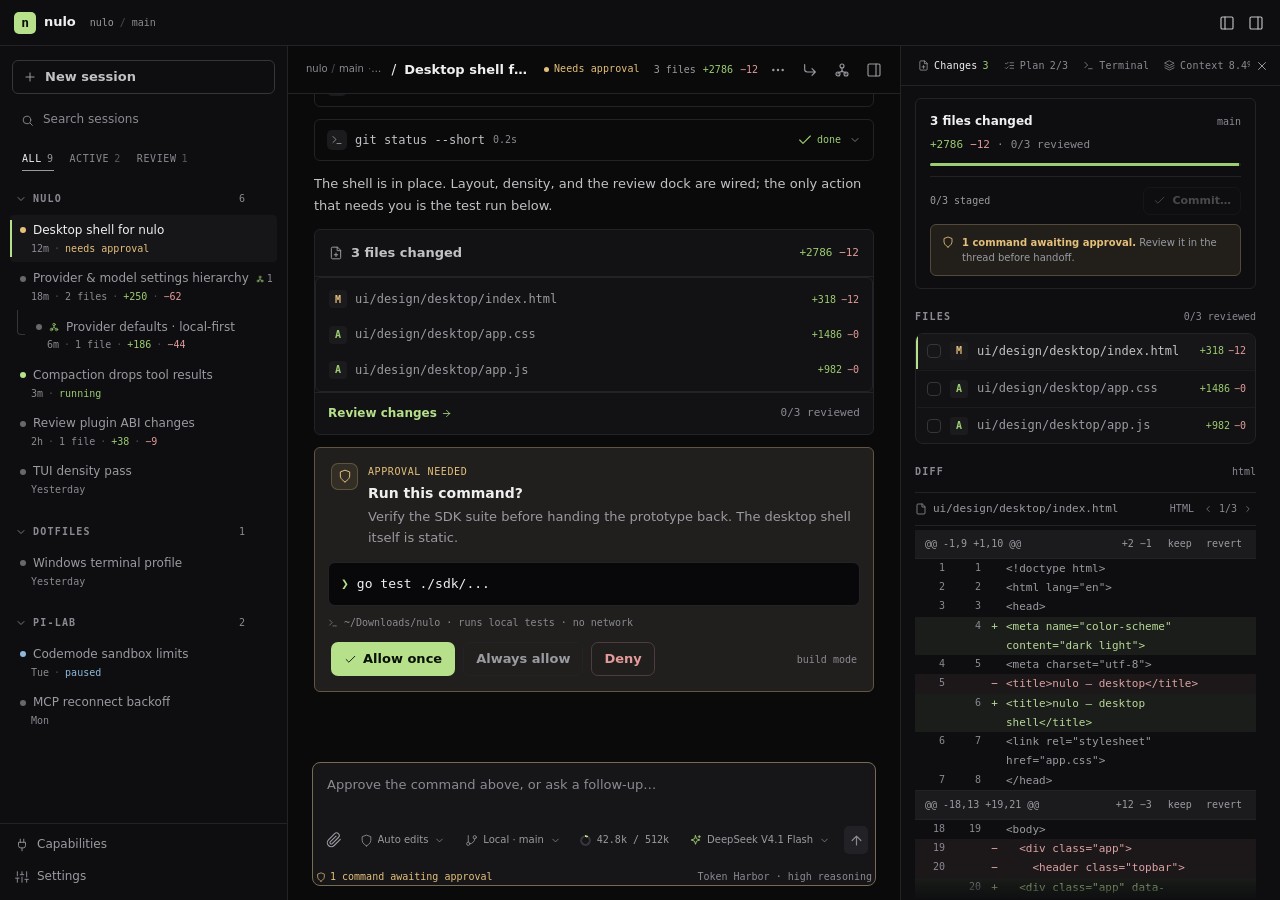
==== commit e70530e6: "feat(ui): 完善桌面端会话回退与补丁审核 增加 checkpoint rewind、消息编辑/重试/分支操作，以及 diff hunk 保留、回退与暂存提交；同步精简标题栏和侧栏入口。" ====
--- a/ui/design/desktop/index.html
+++ b/ui/design/desktop/index.html
@@ -85,32 +85,18 @@
       <span class="brand-name">nulo</span>
     </div>
 
-    <div class="workspace-chip" title="Workspace">
-      <span class="workspace-icon" aria-hidden="true">n</span>
-      <span class="workspace-name">nulo</span>
-      <span class="workspace-branch"><span class="branch-dot"></span>main</span>
+    <div class="titlebar-path" title="nulo / main">
+      <span class="titlebar-project">nulo</span>
+      <span class="titlebar-sep" aria-hidden="true">/</span>
+      <span class="titlebar-branch">main</span>
     </div>
 
-    <button class="command-trigger" id="commandTrigger" aria-label="Search sessions and commands">
-      <svg class="icon" aria-hidden="true"><use href="#i-search"/></svg>
-      <span class="command-trigger-label">Search sessions and commands</span>
-      <kbd>Ctrl K</kbd>
-    </button>
-
     <div class="titlebar-actions">
-      <button class="run-badge" id="runBadge" title="Show active sessions">
-        <span class="pulse-dot" aria-hidden="true"></span>
-        <span id="runBadgeLabel">2 active</span>
-      </button>
-      <div class="titlebar-divider" aria-hidden="true"></div>
       <button class="icon-btn" id="toggleSidebarBtn" aria-label="Toggle sidebar" title="Toggle sidebar · Ctrl B">
         <svg class="icon" aria-hidden="true"><use href="#i-panel-left"/></svg>
       </button>
       <button class="icon-btn is-on" id="toggleDockBtn" aria-label="Toggle right panel" title="Toggle right panel · Ctrl J">
         <svg class="icon" aria-hidden="true"><use href="#i-panel-right"/></svg>
-      </button>
-      <button class="icon-btn" id="settingsBtn" aria-label="Settings" title="Settings · Ctrl ,">
-        <svg class="icon" aria-hidden="true"><use href="#i-settings"/></svg>
       </button>
     </div>
   </header>
@@ -121,13 +107,11 @@
         <button class="new-session-btn" id="newSessionBtn">
           <svg class="icon" aria-hidden="true"><use href="#i-plus"/></svg>
           <span>New session</span>
-          <kbd>Ctrl N</kbd>
         </button>
 
         <label class="sidebar-search" for="sessionSearch">
           <svg class="icon" aria-hidden="true"><use href="#i-search"/></svg>
-          <input id="sessionSearch" type="search" placeholder="Filter sessions" autocomplete="off" spellcheck="false">
-          <kbd>Ctrl F</kbd>
+          <input id="sessionSearch" type="search" placeholder="Search sessions" autocomplete="off" spellcheck="false">
         </label>
 
         <div class="filter-row" id="filterRow" role="tablist" aria-label="Filter sessions"></div>
@@ -139,20 +123,10 @@
         <button class="sidebar-link" id="capabilitiesBtn">
           <svg class="icon" aria-hidden="true"><use href="#i-plug"/></svg>
           <span>Capabilities</span>
-          <span class="count-badge">3</span>
         </button>
         <button class="sidebar-link" id="sidebarSettingsBtn">
           <svg class="icon" aria-hidden="true"><use href="#i-settings"/></svg>
           <span>Settings</span>
-          <kbd>Ctrl ,</kbd>
-        </button>
-        <button class="account-row" id="accountRow" title="Local runtime">
-          <span class="account-avatar">C</span>
-          <span class="account-copy">
-            <strong>crazy</strong>
-            <small>local · cgo</small>
-          </span>
-          <span class="account-status" aria-label="Connected"></span>
         </button>
       </div>
     </aside>
@@ -297,6 +271,30 @@
   </section>
 </div>
 
+<div class="overlay rewind-overlay" id="rewindOverlay" hidden>
+  <section class="mini-dialog rewind-dialog" role="dialog" aria-modal="true" aria-labelledby="rewindTitle">
+    <header class="mini-dialog-head">
+      <div>
+        <p class="eyebrow">Session</p>
+        <h2 id="rewindTitle">Rewind to checkpoint</h2>
+      </div>
+      <button class="icon-btn" id="rewindClose" type="button" aria-label="Close rewind">
+        <svg class="icon" aria-hidden="true"><use href="#i-x"/></svg>
+      </button>
+    </header>
+    <p class="mini-dialog-desc" id="rewindDesc">Restore the thread to an earlier turn. File state is restored when this checkpoint captured a snapshot.</p>
+    <div class="rewind-list" id="rewindList" role="listbox" aria-label="Checkpoints"></div>
+    <label class="rewind-files" id="rewindFilesRow">
+      <input type="checkbox" id="rewindFiles" checked>
+      <span>Also restore file changes</span>
+    </label>
+    <footer class="mini-dialog-actions">
+      <button class="btn ghost" type="button" id="rewindCancel">Cancel</button>
+      <button class="btn primary" type="button" id="rewindConfirm" disabled>Restore checkpoint</button>
+    </footer>
+  </section>
+</div>
+
 <div class="toast-stack" id="toastStack" aria-live="polite" aria-atomic="false"></div>
 
 <noscript>
--- a/ui/design/desktop/app.css
+++ b/ui/design/desktop/app.css
@@ -9,20 +9,20 @@
   --font-mono: "Cascadia Code", "Cascadia Mono", "SFMono-Regular", "SF Mono", Menlo,
     Consolas, "Noto Sans Mono CJK SC", monospace;
 
-  --bg: #070a08;
-  --bg-elevated: #090d0a;
-  --sidebar: #0a0e0b;
-  --panel: #0d120e;
-  --surface: #111712;
-  --surface-2: #151c16;
-  --surface-3: #1a231b;
-  --hover: #151d16;
-  --line: #1b241c;
-  --line-strong: #2a352b;
-  --text: #e6ebe2;
-  --text-2: #b6c0af;
-  --text-3: #89947f;
-  --text-4: #7f8c78;
+  --bg: #0a0a0b;
+  --bg-elevated: #0d0d0e;
+  --sidebar: #0e0e10;
+  --panel: #121214;
+  --surface: #161618;
+  --surface-2: #1b1b1e;
+  --surface-3: #222226;
+  --hover: #1a1a1d;
+  --line: #232327;
+  --line-strong: #35353b;
+  --text: #f0f0f1;
+  --text-2: #c2c2c6;
+  --text-3: #9a9aa1;
+  --text-4: #8a8a92;
   --accent: #b7e08b;
   --accent-2: #9dcc72;
   --accent-soft: rgba(183, 224, 139, 0.1);
@@ -34,52 +34,64 @@
   --bad-soft: rgba(227, 154, 154, 0.09);
   --info: #8fb8dc;
   --violet: #c2a4dc;
-  --code-bg: #060907;
-  --user-bubble: #131c14;
-  --shadow-lg: 0 28px 80px rgba(0, 0, 0, 0.52);
-  --shadow-md: 0 16px 42px rgba(0, 0, 0, 0.32);
-  --shadow-sm: 0 6px 18px rgba(0, 0, 0, 0.22);
-  --radius-sm: 6px;
-  --radius: 10px;
-  --radius-lg: 14px;
-  --sidebar-w: 272px;
-  --dock-w: 404px;
-  --titlebar-h: 44px;
-  --sessionbar-h: 58px;
+  --code-bg: #08080a;
+  --user-bubble: #151517;
+  --shadow-lg: 0 24px 64px rgba(0, 0, 0, 0.5);
+  --shadow-md: 0 12px 32px rgba(0, 0, 0, 0.28);
+  --shadow-sm: none;
+  --radius-sm: 4px;
+  --radius: 6px;
+  --radius-lg: 8px;
+  --sidebar-w: 288px;
+  --dock-w: 420px;
+  --titlebar-h: 46px;
+  --sessionbar-h: 48px;
+
+  --fs-2xs: 10px;
+  --fs-xs: 11px;
+  --fs-sm: 12px;
+  --fs-base: 13px;
+  --fs-body: 14px;
+  --fs-md: 15.5px;
+  --fs-lg: 18px;
+  --fs-xl: 21px;
+  --fs-display: 28px;
+  --lh-tight: 1.35;
+  --lh-base: 1.6;
   color-scheme: dark;
 }
 
 html[data-theme="paper"] {
-  --bg: #f4f3ec;
-  --bg-elevated: #efeee6;
-  --sidebar: #ebeae1;
-  --panel: #f8f7f1;
-  --surface: #fffefa;
-  --surface-2: #f2f0e7;
-  --surface-3: #e9e6dc;
-  --hover: #e9e6dc;
-  --line: #d4d0c3;
-  --line-strong: #bdb8a9;
-  --text: #20251e;
-  --text-2: #3f4a3c;
-  --text-3: #56624f;
-  --text-4: #5e6a58;
+  --bg: #faf9f5;
+  --bg-elevated: #f6f4ee;
+  --sidebar: #f3f1ea;
+  --panel: #fbfaf6;
+  --surface: #ffffff;
+  --surface-2: #f4f2ec;
+  --surface-3: #eae7de;
+  --hover: #eeece4;
+  --line: #e3dfd4;
+  --line-strong: #c9c3b5;
+  --text: #1b1b19;
+  --text-2: #3c3c38;
+  --text-3: #5d5d56;
+  --text-4: #6b6b64;
   --accent: #4f7a2f;
   --accent-2: #416826;
   --accent-soft: rgba(79, 122, 47, 0.1);
   --accent-softer: rgba(79, 122, 47, 0.05);
   --accent-ink: #ffffff;
-  --warn: #96661b;
-  --warn-soft: rgba(150, 102, 27, 0.12);
-  --bad: #a44a4a;
-  --bad-soft: rgba(164, 74, 74, 0.1);
-  --info: #366b93;
-  --violet: #73528c;
-  --code-bg: #f0eee5;
-  --user-bubble: #e9f0e1;
-  --shadow-lg: 0 28px 80px rgba(40, 45, 36, 0.18);
-  --shadow-md: 0 16px 42px rgba(40, 45, 36, 0.12);
-  --shadow-sm: 0 6px 18px rgba(40, 45, 36, 0.08);
+  --warn: #8d6119;
+  --warn-soft: rgba(141, 97, 25, 0.12);
+  --bad: #a14444;
+  --bad-soft: rgba(161, 68, 68, 0.1);
+  --info: #33678f;
+  --violet: #6f4e88;
+  --code-bg: #f5f3ec;
+  --user-bubble: #f7f5ef;
+  --shadow-lg: 0 24px 64px rgba(40, 42, 36, 0.18);
+  --shadow-md: 0 12px 32px rgba(40, 42, 36, 0.12);
+  --shadow-sm: none;
   color-scheme: light;
 }
 
@@ -104,7 +116,7 @@
   background: var(--bg);
   color: var(--text);
   font-family: var(--font-ui);
-  font-size: 13px;
+  font-size: var(--fs-body);
   font-weight: 400;
   line-height: 1.5;
   -webkit-font-smoothing: antialiased;
@@ -211,7 +223,7 @@
   background: var(--surface-2);
   color: var(--text-3);
   font-family: var(--font-mono);
-  font-size: 9.5px;
+  font-size: var(--fs-xs);
   line-height: 1;
   white-space: nowrap;
 }
@@ -227,15 +239,11 @@
   width: 100%;
   height: 100dvh;
   overflow: hidden;
-  background:
-    radial-gradient(900px 520px at 54% -260px, rgba(183, 224, 139, 0.045), transparent 70%),
-    var(--bg);
+  background: var(--bg);
 }
 
 html[data-theme="paper"] .app {
-  background:
-    radial-gradient(900px 520px at 54% -260px, rgba(79, 122, 47, 0.05), transparent 70%),
-    var(--bg);
+  background: var(--bg);
 }
 
 .workbench {
@@ -303,21 +311,19 @@
   width: 23px;
   height: 23px;
   border-radius: 7px;
-  background: linear-gradient(150deg, #d1efa9 0%, #a4d276 58%, #82b458 100%);
-  color: #071006;
-  font-family: var(--font-mono);
-  font-size: 15px;
+  background: var(--accent);
+  color: var(--accent-ink);
+  font-family: var(--font-mono);
+  font-size: var(--fs-md);
   font-weight: 700;
   line-height: 1;
   letter-spacing: -0.04em;
-  box-shadow:
-    inset 0 1px 0 rgba(255, 255, 255, 0.36),
-    0 1px 2px rgba(0, 0, 0, 0.26);
+  box-shadow: inset 0 0 0 1px rgba(0, 0, 0, 0.14);
 }
 
 .brand-name {
   color: var(--text);
-  font-size: 14.5px;
+  font-size: var(--fs-md);
   font-weight: 650;
   letter-spacing: -0.02em;
 }
@@ -345,13 +351,13 @@
   background: var(--accent-soft);
   color: var(--accent);
   font-family: var(--font-mono);
-  font-size: 11px;
+  font-size: var(--fs-base);
   font-weight: 600;
 }
 
 .workspace-name {
   color: var(--text-2);
-  font-size: 12px;
+  font-size: var(--fs-base);
   font-weight: 550;
 }
 
@@ -362,7 +368,7 @@
   padding-left: 1px;
   color: var(--text-4);
   font-family: var(--font-mono);
-  font-size: 10px;
+  font-size: var(--fs-sm);
 }
 
 .branch-dot {
@@ -407,7 +413,7 @@
 .command-trigger-label {
   flex: 1;
   overflow: hidden;
-  font-size: 11.5px;
+  font-size: var(--fs-base);
   text-overflow: ellipsis;
   white-space: nowrap;
 }
@@ -417,7 +423,7 @@
   border-color: transparent;
   background: transparent;
   color: var(--text-4);
-  font-size: 9px;
+  font-size: var(--fs-xs);
 }
 
 .titlebar-actions {
@@ -439,7 +445,7 @@
   border-radius: 6px;
   color: var(--text-3);
   font-family: var(--font-mono);
-  font-size: 9.5px;
+  font-size: var(--fs-xs);
   letter-spacing: 0.01em;
   transition:
     background 120ms ease,
@@ -516,6 +522,7 @@
 
 .sidebar {
   display: flex;
+  grid-column: 1;
   flex-direction: column;
   min-width: 0;
   min-height: 0;
@@ -562,7 +569,7 @@
 
 .new-session-btn span {
   flex: 1;
-  font-size: 12px;
+  font-size: var(--fs-base);
   font-weight: 550;
 }
 
@@ -570,7 +577,7 @@
   border-color: transparent;
   background: transparent;
   color: var(--text-4);
-  font-size: 9px;
+  font-size: var(--fs-xs);
 }
 
 .sidebar-search {
@@ -609,7 +616,7 @@
   outline: 0;
   background: transparent;
   color: var(--text-2);
-  font-size: 11.5px;
+  font-size: var(--fs-base);
 }
 
 .sidebar-search input::placeholder {
@@ -626,7 +633,7 @@
   border: 0;
   background: transparent;
   color: var(--text-4);
-  font-size: 8.5px;
+  font-size: var(--fs-2xs);
 }
 
 .filter-row {
@@ -643,7 +650,7 @@
   padding: 0 7px;
   border-radius: 5px;
   color: var(--text-4);
-  font-size: 10.5px;
+  font-size: var(--fs-sm);
   font-weight: 500;
   transition:
     background 120ms ease,
@@ -663,7 +670,7 @@
 .filter-count {
   color: inherit;
   font-family: var(--font-mono);
-  font-size: 9px;
+  font-size: var(--fs-xs);
   opacity: 0.7;
 }
 
@@ -715,7 +722,7 @@
   border-radius: 5px;
   border: 1px solid var(--line);
   font-family: var(--font-mono);
-  font-size: 9.5px;
+  font-size: var(--fs-xs);
   font-weight: 600;
 }
 
@@ -740,7 +747,7 @@
 .project-name {
   overflow: hidden;
   color: var(--text-2);
-  font-size: 11.5px;
+  font-size: var(--fs-base);
   font-weight: 550;
   text-overflow: ellipsis;
   white-space: nowrap;
@@ -750,7 +757,7 @@
   margin-left: auto;
   color: var(--text-4);
   font-family: var(--font-mono);
-  font-size: 9px;
+  font-size: var(--fs-xs);
 }
 
 .project-new {
@@ -871,7 +878,7 @@
   flex: 1;
   overflow: hidden;
   color: var(--text-3);
-  font-size: 11.8px;
+  font-size: var(--fs-base);
   font-weight: 500;
   line-height: 1.35;
   text-overflow: ellipsis;
@@ -891,7 +898,7 @@
   padding-left: 13px;
   color: var(--text-4);
   font-family: var(--font-mono);
-  font-size: 9.2px;
+  font-size: var(--fs-xs);
   line-height: 1.3;
   white-space: nowrap;
 }
@@ -924,7 +931,7 @@
 .sidebar-empty {
   padding: 26px 14px;
   color: var(--text-4);
-  font-size: 11.5px;
+  font-size: var(--fs-base);
   line-height: 1.6;
   text-align: center;
 }
@@ -953,7 +960,7 @@
   padding: 0 8px;
   border-radius: 6px;
   color: var(--text-3);
-  font-size: 11.5px;
+  font-size: var(--fs-base);
   text-align: left;
   transition:
     background 120ms ease,
@@ -980,7 +987,7 @@
   border: 0;
   background: transparent;
   color: var(--text-4);
-  font-size: 8.5px;
+  font-size: var(--fs-2xs);
 }
 
 .count-badge {
@@ -993,66 +1000,7 @@
   border-radius: 4px;
   color: var(--text-4);
   font-family: var(--font-mono);
-  font-size: 8.5px;
-}
-
-.account-row {
-  display: flex;
-  align-items: center;
-  gap: 8px;
-  width: 100%;
-  margin-top: 5px;
-  padding: 7px 8px;
-  border-top: 1px solid var(--line);
-  border-radius: 0 0 6px 6px;
-  color: var(--text-3);
-  text-align: left;
-}
-
-.account-row:hover {
-  background: var(--hover);
-}
-
-.account-avatar {
-  display: grid;
-  place-items: center;
-  width: 24px;
-  height: 24px;
-  border: 1px solid var(--line-strong);
-  border-radius: 50%;
-  background: var(--surface-2);
-  color: var(--text-2);
-  font-family: var(--font-mono);
-  font-size: 10px;
-  font-weight: 600;
-}
-
-.account-copy {
-  display: flex;
-  flex: 1;
-  flex-direction: column;
-  min-width: 0;
-  line-height: 1.3;
-}
-
-.account-copy strong {
-  color: var(--text-2);
-  font-size: 11px;
-  font-weight: 550;
-}
-
-.account-copy small {
-  color: var(--text-4);
-  font-family: var(--font-mono);
-  font-size: 8.5px;
-}
-
-.account-status {
-  width: 5px;
-  height: 5px;
-  border-radius: 50%;
-  background: var(--accent);
-  box-shadow: 0 0 0 3px rgba(183, 224, 139, 0.07);
+  font-size: var(--fs-2xs);
 }
 
 /* --------------------------------------------------------------------------
@@ -1061,6 +1009,7 @@
 
 .main {
   display: flex;
+  grid-column: 2;
   flex-direction: column;
   min-width: 0;
   min-height: 0;
@@ -1091,7 +1040,7 @@
   background: var(--surface);
   color: var(--accent);
   font-family: var(--font-mono);
-  font-size: 12px;
+  font-size: var(--fs-base);
   font-weight: 600;
 }
 
@@ -1109,7 +1058,7 @@
   overflow: hidden;
   color: var(--text-4);
   font-family: var(--font-mono);
-  font-size: 9.5px;
+  font-size: var(--fs-xs);
   line-height: 1.2;
   white-space: nowrap;
 }
@@ -1141,7 +1090,7 @@
   overflow: hidden;
   margin: 0;
   color: var(--text);
-  font-size: 13.5px;
+  font-size: var(--fs-body);
   font-weight: 600;
   letter-spacing: -0.01em;
   line-height: 1.35;
@@ -1160,7 +1109,7 @@
   border-radius: 5px;
   color: var(--text-3);
   font-family: var(--font-mono);
-  font-size: 9px;
+  font-size: var(--fs-xs);
   letter-spacing: 0.015em;
   white-space: nowrap;
 }
@@ -1212,7 +1161,7 @@
   background: color-mix(in srgb, var(--surface) 55%, transparent);
   color: var(--text-3);
   font-family: var(--font-mono);
-  font-size: 9.5px;
+  font-size: var(--fs-xs);
   transition:
     background 120ms ease,
     border-color 120ms ease,
@@ -1283,7 +1232,7 @@
   border-bottom: 1px solid color-mix(in srgb, var(--line) 70%, transparent);
   color: var(--text-4);
   font-family: var(--font-mono);
-  font-size: 9.5px;
+  font-size: var(--fs-xs);
   line-height: 1.4;
 }
 
@@ -1340,7 +1289,7 @@
   margin-bottom: 5px;
   color: var(--text-4);
   font-family: var(--font-mono);
-  font-size: 9px;
+  font-size: var(--fs-xs);
   letter-spacing: 0.04em;
   text-transform: uppercase;
 }
@@ -1352,7 +1301,7 @@
 
 .user-text {
   color: var(--text-2);
-  font-size: 13px;
+  font-size: var(--fs-body);
   line-height: 1.62;
   white-space: pre-wrap;
 }
@@ -1368,21 +1317,21 @@
 .assistant-avatar {
   display: grid;
   place-items: center;
-  width: 21px;
-  height: 21px;
+  width: 22px;
+  height: 22px;
   border-radius: 6px;
-  background: linear-gradient(150deg, #d1efa9 0%, #a4d276 58%, #82b458 100%);
-  color: #071006;
-  font-family: var(--font-mono);
-  font-size: 12px;
+  background: var(--accent);
+  color: var(--accent-ink);
+  font-family: var(--font-mono);
+  font-size: var(--fs-base);
   font-weight: 700;
   line-height: 1;
-  box-shadow: inset 0 1px 0 rgba(255, 255, 255, 0.3);
+  box-shadow: inset 0 0 0 1px rgba(0, 0, 0, 0.14);
 }
 
 .assistant-name {
   color: var(--text-2);
-  font-size: 11.5px;
+  font-size: var(--fs-base);
   font-weight: 600;
 }
 
@@ -1391,7 +1340,7 @@
   max-width: 260px;
   color: var(--text-4);
   font-family: var(--font-mono);
-  font-size: 9px;
+  font-size: var(--fs-xs);
   text-overflow: ellipsis;
   white-space: nowrap;
 }
@@ -1400,12 +1349,12 @@
   margin-left: auto;
   color: var(--text-4);
   font-family: var(--font-mono);
-  font-size: 9px;
+  font-size: var(--fs-xs);
 }
 
 .assistant-body {
   color: var(--text-2);
-  font-size: 13px;
+  font-size: var(--fs-body);
   line-height: 1.68;
 }
 
@@ -1443,7 +1392,7 @@
   border-radius: 5px;
   color: var(--text-4);
   font-family: var(--font-mono);
-  font-size: 9px;
+  font-size: var(--fs-xs);
 }
 
 .msg-action:hover {
@@ -1481,15 +1430,15 @@
 }
 
 .md h1 {
-  font-size: 16px;
+  font-size: var(--fs-lg);
 }
 
 .md h2 {
-  font-size: 14.5px;
+  font-size: var(--fs-md);
 }
 
 .md h3 {
-  font-size: 13.5px;
+  font-size: var(--fs-body);
 }
 
 .md ul,
@@ -1529,7 +1478,7 @@
   background: var(--surface-2);
   color: var(--text);
   font-family: var(--font-mono);
-  font-size: 11.5px;
+  font-size: var(--fs-base);
   white-space: nowrap;
 }
 
@@ -1542,7 +1491,7 @@
   background: var(--code-bg);
   color: var(--text-2);
   font-family: var(--font-mono);
-  font-size: 11.5px;
+  font-size: var(--fs-base);
   line-height: 1.65;
 }
 
@@ -1596,7 +1545,7 @@
   padding: 2px 0;
   color: var(--text-4);
   font-family: var(--font-mono);
-  font-size: 9.5px;
+  font-size: var(--fs-xs);
   list-style: none;
   cursor: pointer;
   user-select: none;
@@ -1625,7 +1574,7 @@
   padding-left: 17px;
   border-left: 1px solid var(--line);
   color: var(--text-3);
-  font-size: 12px;
+  font-size: var(--fs-base);
   line-height: 1.62;
 }
 
@@ -1652,7 +1601,7 @@
 
 .plan-title {
   color: var(--text-2);
-  font-size: 11.5px;
+  font-size: var(--fs-base);
   font-weight: 600;
 }
 
@@ -1660,7 +1609,7 @@
   margin-left: auto;
   color: var(--text-4);
   font-family: var(--font-mono);
-  font-size: 9px;
+  font-size: var(--fs-xs);
 }
 
 .plan-bar {
@@ -1671,7 +1620,7 @@
 .plan-bar span {
   display: block;
   height: 100%;
-  background: linear-gradient(90deg, var(--accent-2), var(--accent));
+  background: var(--accent);
   transition: width 260ms ease;
 }
 
@@ -1700,7 +1649,7 @@
   border-radius: 50%;
   color: var(--text-4);
   font-family: var(--font-mono);
-  font-size: 8px;
+  font-size: var(--fs-2xs);
 }
 
 .step-marker .icon {
@@ -1744,7 +1693,7 @@
 
 .step-title {
   color: var(--text-3);
-  font-size: 11.5px;
+  font-size: var(--fs-base);
   line-height: 1.45;
 }
 
@@ -1762,7 +1711,7 @@
 
 .step-detail {
   color: var(--text-4);
-  font-size: 10.5px;
+  font-size: var(--fs-sm);
   line-height: 1.45;
 }
 
@@ -1771,7 +1720,7 @@
   padding-top: 1px;
   color: var(--text-4);
   font-family: var(--font-mono);
-  font-size: 8.5px;
+  font-size: var(--fs-2xs);
   white-space: nowrap;
 }
 
@@ -1782,7 +1731,7 @@
   padding: 7px 12px;
   border-top: 1px solid var(--line);
   color: var(--text-4);
-  font-size: 10.5px;
+  font-size: var(--fs-sm);
 }
 
 .plan-next .icon {
@@ -1831,13 +1780,13 @@
 .subagent-name {
   color: var(--text-2);
   font-family: var(--font-mono);
-  font-size: 10.5px;
+  font-size: var(--fs-sm);
   font-weight: 600;
 }
 
 .subagent-role {
   color: var(--text-4);
-  font-size: 10px;
+  font-size: var(--fs-sm);
 }
 
 .subagent-summary {
@@ -1845,7 +1794,7 @@
   overflow: hidden;
   padding-left: 4px;
   color: var(--text-3);
-  font-size: 10.5px;
+  font-size: var(--fs-sm);
   text-overflow: ellipsis;
   white-space: nowrap;
 }
@@ -1856,7 +1805,7 @@
   gap: 4px;
   color: var(--text-4);
   font-family: var(--font-mono);
-  font-size: 8.5px;
+  font-size: var(--fs-2xs);
   white-space: nowrap;
 }
 
@@ -1893,7 +1842,7 @@
   padding-top: 6px;
   color: var(--text-3);
   font-family: var(--font-mono);
-  font-size: 9.5px;
+  font-size: var(--fs-xs);
   line-height: 1.5;
 }
 
@@ -1944,7 +1893,7 @@
   overflow: hidden;
   color: var(--text-2);
   font-family: var(--font-mono);
-  font-size: 10.5px;
+  font-size: var(--fs-sm);
   text-overflow: ellipsis;
   white-space: nowrap;
 }
@@ -1952,7 +1901,7 @@
 .tool-meta {
   color: var(--text-4);
   font-family: var(--font-mono);
-  font-size: 8.5px;
+  font-size: var(--fs-2xs);
   white-space: nowrap;
 }
 
@@ -1963,7 +1912,7 @@
   margin-left: auto;
   color: var(--text-4);
   font-family: var(--font-mono);
-  font-size: 8.5px;
+  font-size: var(--fs-2xs);
   white-space: nowrap;
 }
 
@@ -2000,7 +1949,7 @@
   background: var(--code-bg);
   color: var(--text-3);
   font-family: var(--font-mono);
-  font-size: 10px;
+  font-size: var(--fs-sm);
   line-height: 1.62;
   white-space: pre-wrap;
   word-break: break-word;
@@ -2023,9 +1972,8 @@
   overflow: hidden;
   border: 1px solid color-mix(in srgb, var(--warn) 32%, var(--line));
   border-radius: var(--radius);
-  background:
-    linear-gradient(180deg, color-mix(in srgb, var(--warn) 6%, var(--surface)), var(--surface));
-  box-shadow: inset 0 1px 0 color-mix(in srgb, var(--warn) 8%, transparent);
+  background: color-mix(in srgb, var(--warn) 5%, var(--surface));
+  box-shadow: none;
 }
 
 .approval-head {
@@ -2062,20 +2010,20 @@
 .approval-kicker {
   color: var(--warn);
   font-family: var(--font-mono);
-  font-size: 8.5px;
+  font-size: var(--fs-2xs);
   letter-spacing: 0.06em;
   text-transform: uppercase;
 }
 
 .approval-title {
   color: var(--text);
-  font-size: 12.5px;
+  font-size: var(--fs-body);
   font-weight: 600;
 }
 
 .approval-reason {
   color: var(--text-3);
-  font-size: 11px;
+  font-size: var(--fs-base);
   line-height: 1.5;
 }
 
@@ -2090,7 +2038,7 @@
   border-radius: 7px;
   background: var(--code-bg);
   font-family: var(--font-mono);
-  font-size: 11px;
+  font-size: var(--fs-base);
   white-space: nowrap;
 }
 
@@ -2110,7 +2058,7 @@
   padding: 0 13px 11px;
   color: var(--text-4);
   font-family: var(--font-mono);
-  font-size: 8.5px;
+  font-size: var(--fs-2xs);
 }
 
 .approval-risk .icon {
@@ -2132,7 +2080,7 @@
 .approval-hint {
   color: var(--text-4);
   font-family: var(--font-mono);
-  font-size: 8.5px;
+  font-size: var(--fs-2xs);
 }
 
 .btn {
@@ -2146,7 +2094,7 @@
   border-radius: 6px;
   background: var(--surface-2);
   color: var(--text-2);
-  font-size: 11px;
+  font-size: var(--fs-base);
   font-weight: 550;
   white-space: nowrap;
   transition:
@@ -2209,7 +2157,7 @@
 .btn.small {
   height: 24px;
   padding: 0 8px;
-  font-size: 10px;
+  font-size: var(--fs-sm);
 }
 
 .approval-card.is-resolved {
@@ -2225,7 +2173,7 @@
   border-top: 1px solid var(--line);
   color: var(--text-3);
   font-family: var(--font-mono);
-  font-size: 9.5px;
+  font-size: var(--fs-xs);
 }
 
 .approval-resolved .icon {
@@ -2269,7 +2217,7 @@
 
 .changes-title {
   color: var(--text-2);
-  font-size: 11.5px;
+  font-size: var(--fs-base);
   font-weight: 550;
 }
 
@@ -2277,7 +2225,7 @@
   margin-left: auto;
   color: var(--text-4);
   font-family: var(--font-mono);
-  font-size: 9px;
+  font-size: var(--fs-xs);
 }
 
 .changes-stats .add {
@@ -2320,7 +2268,7 @@
   background: var(--surface-2);
   color: var(--text-4);
   font-family: var(--font-mono);
-  font-size: 8.5px;
+  font-size: var(--fs-2xs);
   font-weight: 600;
 }
 
@@ -2336,7 +2284,7 @@
   flex: 1;
   overflow: hidden;
   font-family: var(--font-mono);
-  font-size: 10px;
+  font-size: var(--fs-sm);
   text-overflow: ellipsis;
   white-space: nowrap;
 }
@@ -2346,7 +2294,7 @@
   gap: 5px;
   flex: none;
   font-family: var(--font-mono);
-  font-size: 8.5px;
+  font-size: var(--fs-2xs);
 }
 
 .changes-file-stat .add {
@@ -2370,7 +2318,7 @@
   align-items: center;
   gap: 4px;
   color: var(--accent);
-  font-size: 10.5px;
+  font-size: var(--fs-sm);
   font-weight: 550;
 }
 
@@ -2404,26 +2352,24 @@
 .welcome-mark {
   display: grid;
   place-items: center;
-  width: 38px;
-  height: 38px;
+  width: 40px;
+  height: 40px;
   margin-bottom: 18px;
   border-radius: 11px;
-  background: linear-gradient(150deg, #d1efa9 0%, #a4d276 58%, #82b458 100%);
-  color: #071006;
-  font-family: var(--font-mono);
-  font-size: 23px;
+  background: var(--accent);
+  color: var(--accent-ink);
+  font-family: var(--font-mono);
+  font-size: var(--fs-xl);
   font-weight: 700;
   line-height: 1;
-  box-shadow:
-    inset 0 1px 0 rgba(255, 255, 255, 0.34),
-    0 8px 24px rgba(0, 0, 0, 0.24);
+  box-shadow: inset 0 0 0 1px rgba(0, 0, 0, 0.14);
 }
 
 .welcome-kicker {
   margin-bottom: 7px;
   color: var(--accent-2);
   font-family: var(--font-mono);
-  font-size: 9.5px;
+  font-size: var(--fs-xs);
   letter-spacing: 0.08em;
   text-transform: uppercase;
 }
@@ -2431,7 +2377,7 @@
 .welcome-title {
   margin: 0;
   color: var(--text);
-  font-size: 25px;
+  font-size: var(--fs-display);
   font-weight: 600;
   letter-spacing: -0.035em;
   line-height: 1.2;
@@ -2441,7 +2387,7 @@
   max-width: 520px;
   margin: 10px 0 0;
   color: var(--text-3);
-  font-size: 12.5px;
+  font-size: var(--fs-body);
   line-height: 1.65;
 }
 
@@ -2452,7 +2398,7 @@
   background: var(--surface-2);
   color: var(--text-2);
   font-family: var(--font-mono);
-  font-size: 10.5px;
+  font-size: var(--fs-sm);
 }
 
 .welcome-chips {
@@ -2472,7 +2418,7 @@
   border-radius: 5px;
   color: var(--text-4);
   font-family: var(--font-mono);
-  font-size: 8.5px;
+  font-size: var(--fs-2xs);
 }
 
 .welcome-chip .icon {
@@ -2541,7 +2487,7 @@
 
 .suggestion-title {
   color: var(--text-2);
-  font-size: 11.5px;
+  font-size: var(--fs-base);
   font-weight: 550;
   line-height: 1.4;
 }
@@ -2550,7 +2496,7 @@
   overflow: hidden;
   color: var(--text-4);
   font-family: var(--font-mono);
-  font-size: 8.5px;
+  font-size: var(--fs-2xs);
   line-height: 1.5;
   text-overflow: ellipsis;
   white-space: nowrap;
@@ -2598,8 +2544,8 @@
   border-radius: 13px;
   background: var(--surface);
   box-shadow:
-    0 18px 46px rgba(0, 0, 0, 0.26),
-    inset 0 1px 0 rgba(255, 255, 255, 0.022);
+    0 12px 32px rgba(0, 0, 0, 0.22),
+    inset 0 1px 0 rgba(255, 255, 255, 0.025);
   transition:
     border-color 150ms ease,
     box-shadow 150ms ease;
@@ -2607,14 +2553,14 @@
 
 html[data-theme="paper"] .composer {
   box-shadow:
-    0 18px 46px rgba(40, 45, 36, 0.1),
+    0 12px 32px rgba(40, 45, 36, 0.08),
     inset 0 1px 0 rgba(255, 255, 255, 0.7);
 }
 
 .composer:focus-within {
   border-color: color-mix(in srgb, var(--accent) 42%, var(--line-strong));
   box-shadow:
-    0 18px 46px rgba(0, 0, 0, 0.28),
+    0 14px 36px rgba(0, 0, 0, 0.24),
     0 0 0 3px var(--accent-softer);
 }
 
@@ -2634,7 +2580,7 @@
   background: transparent;
   color: var(--text);
   font-family: var(--font-ui);
-  font-size: 13px;
+  font-size: var(--fs-body);
   line-height: 1.6;
   resize: none;
 }
@@ -2672,7 +2618,7 @@
   border: 1px solid transparent;
   border-radius: 6px;
   color: var(--text-3);
-  font-size: 10.5px;
+  font-size: var(--fs-sm);
   white-space: nowrap;
   transition:
     background 120ms ease,
@@ -2729,7 +2675,7 @@
   border-radius: 6px;
   color: var(--text-4);
   font-family: var(--font-mono);
-  font-size: 8.5px;
+  font-size: var(--fs-2xs);
   white-space: nowrap;
   transition:
     background 120ms ease,
@@ -2802,7 +2748,7 @@
   padding: 6px 3px 0;
   color: var(--text-4);
   font-family: var(--font-mono);
-  font-size: 8.5px;
+  font-size: var(--fs-2xs);
 }
 
 .composer-meta .meta-left {
@@ -2904,13 +2850,13 @@
 
 .popover-title {
   color: var(--text);
-  font-size: 11.5px;
+  font-size: var(--fs-base);
   font-weight: 600;
 }
 
 .popover-sub {
   color: var(--text-4);
-  font-size: 9.5px;
+  font-size: var(--fs-xs);
   line-height: 1.4;
 }
 
@@ -2928,7 +2874,7 @@
   padding: 7px 8px 4px;
   color: var(--text-4);
   font-family: var(--font-mono);
-  font-size: 8px;
+  font-size: var(--fs-2xs);
   letter-spacing: 0.06em;
   text-transform: uppercase;
 }
@@ -2977,14 +2923,14 @@
 
 .pop-item-title {
   color: var(--text-2);
-  font-size: 11px;
+  font-size: var(--fs-base);
   font-weight: 550;
   line-height: 1.4;
 }
 
 .pop-item-desc {
   color: var(--text-4);
-  font-size: 9.5px;
+  font-size: var(--fs-xs);
   line-height: 1.45;
 }
 
@@ -3058,7 +3004,7 @@
   outline: 0;
   background: transparent;
   color: var(--text-2);
-  font-size: 10.5px;
+  font-size: var(--fs-sm);
 }
 
 .pop-search input::placeholder {
@@ -3076,7 +3022,7 @@
   padding: 7px 9px 3px;
   color: var(--text-4);
   font-family: var(--font-mono);
-  font-size: 8px;
+  font-size: var(--fs-2xs);
   letter-spacing: 0.05em;
   text-transform: uppercase;
 }
@@ -3135,7 +3081,7 @@
 .model-name {
   overflow: hidden;
   color: var(--text-2);
-  font-size: 11px;
+  font-size: var(--fs-base);
   font-weight: 550;
   text-overflow: ellipsis;
   white-space: nowrap;
@@ -3145,7 +3091,7 @@
   overflow: hidden;
   color: var(--text-4);
   font-family: var(--font-mono);
-  font-size: 8.5px;
+  font-size: var(--fs-2xs);
   text-overflow: ellipsis;
   white-space: nowrap;
 }
@@ -3154,7 +3100,7 @@
   flex: none;
   color: var(--text-4);
   font-family: var(--font-mono);
-  font-size: 8px;
+  font-size: var(--fs-2xs);
   white-space: nowrap;
 }
 
@@ -3173,7 +3119,7 @@
   margin-right: 4px;
   color: var(--text-4);
   font-family: var(--font-mono);
-  font-size: 8px;
+  font-size: var(--fs-2xs);
   letter-spacing: 0.05em;
   text-transform: uppercase;
 }
@@ -3185,7 +3131,7 @@
   border-radius: 5px;
   color: var(--text-4);
   font-family: var(--font-mono);
-  font-size: 8.5px;
+  font-size: var(--fs-2xs);
   text-transform: capitalize;
 }
 
@@ -3225,7 +3171,7 @@
   border-bottom: 1px solid var(--line);
   color: var(--text-4);
   font-family: var(--font-mono);
-  font-size: 9px;
+  font-size: var(--fs-xs);
 }
 
 .slash-head .icon {
@@ -3265,14 +3211,14 @@
   flex: none;
   color: var(--accent-2);
   font-family: var(--font-mono);
-  font-size: 10px;
+  font-size: var(--fs-sm);
 }
 
 .slash-desc {
   flex: 1;
   overflow: hidden;
   color: var(--text-4);
-  font-size: 10px;
+  font-size: var(--fs-sm);
   text-overflow: ellipsis;
   white-space: nowrap;
 }
@@ -3285,13 +3231,13 @@
   border-top: 1px solid var(--line);
   color: var(--text-4);
   font-family: var(--font-mono);
-  font-size: 8px;
+  font-size: var(--fs-2xs);
 }
 
 .slash-foot kbd {
   height: 15px;
   padding: 0 4px;
-  font-size: 8px;
+  font-size: var(--fs-2xs);
 }
 /* --------------------------------------------------------------------------
    Right dock
@@ -3300,6 +3246,7 @@
 .dock {
   position: relative;
   display: flex;
+  grid-column: 3;
   min-width: 0;
   min-height: 0;
   border-left: 1px solid var(--line);
@@ -3354,6 +3301,12 @@
   align-self: stretch;
   gap: 1px;
   min-width: 0;
+  overflow-x: auto;
+  scrollbar-width: none;
+}
+
+.dock-tabs::-webkit-scrollbar {
+  display: none;
 }
 
 .dock-tab {
@@ -3364,7 +3317,7 @@
   height: 100%;
   padding: 0 7px;
   color: var(--text-4);
-  font-size: 10.5px;
+  font-size: var(--fs-sm);
   font-weight: 500;
   white-space: nowrap;
   transition: color 120ms ease;
@@ -3405,7 +3358,7 @@
   background: var(--surface-2);
   color: var(--text-4);
   font-family: var(--font-mono);
-  font-size: 7.5px;
+  font-size: var(--fs-2xs);
 }
 
 .dock-tab.is-active .dock-tab-count {
@@ -3456,7 +3409,7 @@
 .dock-section-title {
   color: var(--text-3);
   font-family: var(--font-mono);
-  font-size: 8px;
+  font-size: var(--fs-2xs);
   letter-spacing: 0.07em;
   text-transform: uppercase;
 }
@@ -3468,7 +3421,7 @@
 .dock-section-note {
   color: var(--text-4);
   font-family: var(--font-mono);
-  font-size: 8px;
+  font-size: var(--fs-2xs);
 }
 
 .changes-summary {
@@ -3486,7 +3439,7 @@
 
 .changes-summary-count {
   color: var(--text);
-  font-size: 12.5px;
+  font-size: var(--fs-body);
   font-weight: 600;
 }
 
@@ -3494,7 +3447,7 @@
   margin-left: auto;
   color: var(--text-4);
   font-family: var(--font-mono);
-  font-size: 8.5px;
+  font-size: var(--fs-2xs);
 }
 
 .changes-summary-stats {
@@ -3504,7 +3457,7 @@
   margin-top: 5px;
   color: var(--text-4);
   font-family: var(--font-mono);
-  font-size: 9px;
+  font-size: var(--fs-xs);
 }
 
 .changes-summary-stats .add {
@@ -3546,7 +3499,7 @@
   border-radius: 8px;
   background: var(--warn-soft);
   color: var(--text-3);
-  font-size: 10px;
+  font-size: var(--fs-sm);
   line-height: 1.5;
 }
 
@@ -3607,7 +3560,7 @@
   border-radius: 3px;
   background: var(--surface-2);
   font-family: var(--font-mono);
-  font-size: 8px;
+  font-size: var(--fs-2xs);
   font-weight: 600;
 }
 
@@ -3628,7 +3581,7 @@
   overflow: hidden;
   color: var(--text-3);
   font-family: var(--font-mono);
-  font-size: 9.5px;
+  font-size: var(--fs-xs);
   text-align: left;
   text-overflow: ellipsis;
   white-space: nowrap;
@@ -3643,7 +3596,7 @@
   gap: 4px;
   flex: none;
   font-family: var(--font-mono);
-  font-size: 8px;
+  font-size: var(--fs-2xs);
 }
 
 .file-stats .add {
@@ -3704,7 +3657,7 @@
   overflow: hidden;
   color: var(--text-3);
   font-family: var(--font-mono);
-  font-size: 9px;
+  font-size: var(--fs-xs);
   text-overflow: ellipsis;
   white-space: nowrap;
 }
@@ -3712,7 +3665,7 @@
 .diff-lang {
   color: var(--text-4);
   font-family: var(--font-mono);
-  font-size: 7.5px;
+  font-size: var(--fs-2xs);
   text-transform: uppercase;
 }
 
@@ -3721,7 +3674,7 @@
   max-height: 520px;
   padding: 5px 0;
   font-family: var(--font-mono);
-  font-size: 9.5px;
+  font-size: var(--fs-xs);
   line-height: 1.58;
 }
 
@@ -3763,7 +3716,7 @@
 .diff-num {
   padding-right: 6px;
   color: var(--text-4);
-  font-size: 8.5px;
+  font-size: var(--fs-2xs);
   text-align: right;
   user-select: none;
 }
@@ -3791,7 +3744,7 @@
 
 .diff-row.hunk .diff-code {
   color: var(--info);
-  font-size: 8.5px;
+  font-size: var(--fs-2xs);
 }
 
 .diff-foot {
@@ -3809,7 +3762,7 @@
 
 .diff-foot .btn {
   height: 23px;
-  font-size: 9px;
+  font-size: var(--fs-xs);
 }
 
 /* Plan dock -------------------------------------------------------------- */
@@ -3846,28 +3799,28 @@
 
 .plan-ring-title {
   color: var(--text);
-  font-size: 12.5px;
+  font-size: var(--fs-body);
   font-weight: 600;
 }
 
 .plan-ring-sub {
   color: var(--text-4);
   font-family: var(--font-mono);
-  font-size: 8.5px;
+  font-size: var(--fs-2xs);
 }
 
 .plan-ring-value {
   margin-left: auto;
   color: var(--text-2);
   font-family: var(--font-mono);
-  font-size: 17px;
+  font-size: var(--fs-lg);
   font-weight: 500;
   letter-spacing: -0.04em;
 }
 
 .plan-ring-value small {
   color: var(--text-4);
-  font-size: 9px;
+  font-size: var(--fs-xs);
 }
 
 .dock-plan-steps {
@@ -3901,7 +3854,7 @@
 
 .dock-step-title {
   color: var(--text-3);
-  font-size: 11px;
+  font-size: var(--fs-base);
   line-height: 1.45;
 }
 
@@ -3920,7 +3873,7 @@
 
 .dock-step-detail {
   color: var(--text-4);
-  font-size: 9.5px;
+  font-size: var(--fs-xs);
   line-height: 1.5;
 }
 
@@ -3928,7 +3881,7 @@
   margin-left: auto;
   color: var(--text-4);
   font-family: var(--font-mono);
-  font-size: 8px;
+  font-size: var(--fs-2xs);
   white-space: nowrap;
 }
 
@@ -3937,7 +3890,7 @@
   padding: 9px 10px;
   border-left: 2px solid var(--line-strong);
   color: var(--text-3);
-  font-size: 10px;
+  font-size: var(--fs-sm);
   line-height: 1.55;
 }
 
@@ -3986,7 +3939,7 @@
   border-bottom: 1px solid transparent;
   color: var(--text-4);
   font-family: var(--font-mono);
-  font-size: 8.5px;
+  font-size: var(--fs-2xs);
 }
 
 .terminal-tab.is-active {
@@ -4002,7 +3955,7 @@
   min-height: 180px;
   padding: 10px 11px 12px;
   font-family: var(--font-mono);
-  font-size: 9.5px;
+  font-size: var(--fs-xs);
   line-height: 1.7;
 }
 
@@ -4060,7 +4013,7 @@
   border-top: 1px solid var(--line);
   color: var(--text-4);
   font-family: var(--font-mono);
-  font-size: 8px;
+  font-size: var(--fs-2xs);
 }
 
 .terminal-foot .prompt {
@@ -4089,7 +4042,7 @@
 .context-used {
   color: var(--text);
   font-family: var(--font-mono);
-  font-size: 18px;
+  font-size: var(--fs-xl);
   font-weight: 500;
   letter-spacing: -0.04em;
 }
@@ -4097,14 +4050,14 @@
 .context-limit {
   color: var(--text-4);
   font-family: var(--font-mono);
-  font-size: 9px;
+  font-size: var(--fs-xs);
 }
 
 .context-percent {
   margin-left: auto;
   color: var(--accent-2);
   font-family: var(--font-mono);
-  font-size: 9.5px;
+  font-size: var(--fs-xs);
 }
 
 .context-percent.is-over {
@@ -4140,7 +4093,7 @@
   min-width: 0;
   color: var(--text-4);
   font-family: var(--font-mono);
-  font-size: 8.5px;
+  font-size: var(--fs-2xs);
 }
 
 .legend-dot {
@@ -4165,7 +4118,7 @@
   border-radius: 7px;
   background: var(--bad-soft);
   color: var(--text-3);
-  font-size: 9.5px;
+  font-size: var(--fs-xs);
   line-height: 1.5;
 }
 
@@ -4192,7 +4145,7 @@
   border-top: 1px solid color-mix(in srgb, var(--line) 55%, transparent);
   color: var(--text-3);
   font-family: var(--font-mono);
-  font-size: 8.5px;
+  font-size: var(--fs-2xs);
 }
 
 .context-entry:first-child {
@@ -4215,7 +4168,7 @@
 
 .context-entry-kind {
   color: var(--text-4);
-  font-size: 7.5px;
+  font-size: var(--fs-2xs);
   text-transform: uppercase;
 }
 
@@ -4238,7 +4191,7 @@
   align-items: center;
   gap: 7px;
   font-family: var(--font-mono);
-  font-size: 9px;
+  font-size: var(--fs-xs);
 }
 
 .context-model-row + .context-model-row {
@@ -4274,13 +4227,13 @@
 
 .compact-title {
   color: var(--text-2);
-  font-size: 10.5px;
+  font-size: var(--fs-sm);
   font-weight: 550;
 }
 
 .compact-desc {
   color: var(--text-4);
-  font-size: 9.5px;
+  font-size: var(--fs-xs);
   line-height: 1.5;
 }
 
@@ -4313,7 +4266,7 @@
 
 .dock-empty-title {
   color: var(--text-3);
-  font-size: 11.5px;
+  font-size: var(--fs-base);
   font-weight: 550;
 }
 
@@ -4321,7 +4274,7 @@
   max-width: 230px;
   margin: 4px 0 11px;
   color: var(--text-4);
-  font-size: 10px;
+  font-size: var(--fs-sm);
   line-height: 1.55;
 }
 /* --------------------------------------------------------------------------
@@ -4383,7 +4336,7 @@
   outline: 0;
   background: transparent;
   color: var(--text);
-  font-size: 13.5px;
+  font-size: var(--fs-body);
 }
 
 .palette-search input::placeholder {
@@ -4411,7 +4364,7 @@
   padding: 7px 9px 4px;
   color: var(--text-4);
   font-family: var(--font-mono);
-  font-size: 8px;
+  font-size: var(--fs-2xs);
   letter-spacing: 0.07em;
   text-transform: uppercase;
 }
@@ -4461,7 +4414,7 @@
 .palette-item-title {
   overflow: hidden;
   color: var(--text-2);
-  font-size: 11.5px;
+  font-size: var(--fs-base);
   font-weight: 500;
   text-overflow: ellipsis;
   white-space: nowrap;
@@ -4475,7 +4428,7 @@
   overflow: hidden;
   color: var(--text-4);
   font-family: var(--font-mono);
-  font-size: 8.5px;
+  font-size: var(--fs-2xs);
   text-overflow: ellipsis;
   white-space: nowrap;
 }
@@ -4484,7 +4437,7 @@
   flex: none;
   color: var(--text-4);
   font-family: var(--font-mono);
-  font-size: 8.5px;
+  font-size: var(--fs-2xs);
 }
 
 .palette-item .session-state {
@@ -4494,7 +4447,7 @@
 .palette-empty {
   padding: 38px 20px;
   color: var(--text-4);
-  font-size: 11px;
+  font-size: var(--fs-base);
   text-align: center;
 }
 
@@ -4515,7 +4468,7 @@
   border-top: 1px solid var(--line);
   color: var(--text-4);
   font-family: var(--font-mono);
-  font-size: 8px;
+  font-size: var(--fs-2xs);
 }
 
 .palette-foot span {
@@ -4530,7 +4483,7 @@
   padding: 0 3px;
   border-color: var(--line);
   background: transparent;
-  font-size: 7.5px;
+  font-size: var(--fs-2xs);
 }
 
 .palette-foot-right {
@@ -4577,7 +4530,7 @@
   margin: 0 0 2px;
   color: var(--text-4);
   font-family: var(--font-mono);
-  font-size: 8px;
+  font-size: var(--fs-2xs);
   letter-spacing: 0.08em;
   text-transform: uppercase;
 }
@@ -4585,7 +4538,7 @@
 .settings-head h2 {
   margin: 0;
   color: var(--text);
-  font-size: 17px;
+  font-size: var(--fs-lg);
   font-weight: 600;
   letter-spacing: -0.02em;
 }
@@ -4616,7 +4569,7 @@
   border: 1px solid transparent;
   border-radius: 6px;
   color: var(--text-3);
-  font-size: 11.5px;
+  font-size: var(--fs-base);
   text-align: left;
 }
 
@@ -4645,7 +4598,7 @@
   margin-left: auto;
   color: var(--text-4);
   font-family: var(--font-mono);
-  font-size: 8px;
+  font-size: var(--fs-2xs);
 }
 
 .settings-content {
@@ -4666,7 +4619,7 @@
 .settings-section-head h3 {
   margin: 0;
   color: var(--text);
-  font-size: 14px;
+  font-size: var(--fs-md);
   font-weight: 600;
   letter-spacing: -0.01em;
 }
@@ -4674,7 +4627,7 @@
 .settings-section-head p {
   margin: 4px 0 0;
   color: var(--text-4);
-  font-size: 10.5px;
+  font-size: var(--fs-sm);
   line-height: 1.55;
 }
 
@@ -4707,13 +4660,13 @@
 
 .setting-label {
   color: var(--text-2);
-  font-size: 11.5px;
+  font-size: var(--fs-base);
   font-weight: 500;
 }
 
 .setting-desc {
   color: var(--text-4);
-  font-size: 9.5px;
+  font-size: var(--fs-xs);
   line-height: 1.5;
 }
 
@@ -4737,7 +4690,7 @@
   outline: 0;
   background: var(--surface-2);
   color: var(--text-2);
-  font-size: 10.5px;
+  font-size: var(--fs-sm);
 }
 
 .select {
@@ -4774,7 +4727,7 @@
   background: var(--code-bg);
   color: var(--text-3);
   font-family: var(--font-mono);
-  font-size: 9px;
+  font-size: var(--fs-xs);
 }
 
 .setting-note {
@@ -4782,14 +4735,14 @@
   padding: 9px 11px;
   border-left: 2px solid var(--line-strong);
   color: var(--text-4);
-  font-size: 9.5px;
+  font-size: var(--fs-xs);
   line-height: 1.55;
 }
 
 .setting-note code {
   color: var(--text-3);
   font-family: var(--font-mono);
-  font-size: 9px;
+  font-size: var(--fs-xs);
 }
 /* Appearance ------------------------------------------------------------- */
 
@@ -4897,14 +4850,14 @@
 
 .theme-option-name {
   color: var(--text-2);
-  font-size: 10.5px;
+  font-size: var(--fs-sm);
   font-weight: 550;
 }
 
 .theme-option-desc {
   color: var(--text-4);
   font-family: var(--font-mono);
-  font-size: 8px;
+  font-size: var(--fs-2xs);
 }
 
 .theme-option-check {
@@ -5024,7 +4977,7 @@
   background: var(--surface-2);
   color: var(--text-3);
   font-family: var(--font-mono);
-  font-size: 10px;
+  font-size: var(--fs-sm);
   font-weight: 600;
 }
 
@@ -5044,7 +4997,7 @@
 
 .provider-name {
   color: var(--text-2);
-  font-size: 11.5px;
+  font-size: var(--fs-base);
   font-weight: 550;
 }
 
@@ -5052,7 +5005,7 @@
   overflow: hidden;
   color: var(--text-4);
   font-family: var(--font-mono);
-  font-size: 8px;
+  font-size: var(--fs-2xs);
   text-overflow: ellipsis;
   white-space: nowrap;
 }
@@ -5064,7 +5017,7 @@
   flex: none;
   color: var(--text-4);
   font-family: var(--font-mono);
-  font-size: 8px;
+  font-size: var(--fs-2xs);
 }
 
 .provider-default-tag {
@@ -5076,7 +5029,7 @@
   border-radius: 3px;
   background: var(--accent-soft);
   color: var(--accent-2);
-  font-size: 7.5px;
+  font-size: var(--fs-2xs);
 }
 
 .model-table {
@@ -5122,7 +5075,7 @@
   flex: 1;
   overflow: hidden;
   color: var(--text-2);
-  font-size: 10px;
+  font-size: var(--fs-sm);
   text-overflow: ellipsis;
   white-space: nowrap;
 }
@@ -5133,7 +5086,7 @@
   flex: none;
   color: var(--text-4);
   font-family: var(--font-mono);
-  font-size: 8px;
+  font-size: var(--fs-2xs);
   text-overflow: ellipsis;
   white-space: nowrap;
 }
@@ -5143,7 +5096,7 @@
   flex: none;
   color: var(--text-4);
   font-family: var(--font-mono);
-  font-size: 7.5px;
+  font-size: var(--fs-2xs);
   text-align: right;
   white-space: nowrap;
 }
@@ -5195,12 +5148,12 @@
 .cap-name {
   color: var(--text-2);
   font-family: var(--font-mono);
-  font-size: 9.5px;
+  font-size: var(--fs-xs);
 }
 
 .cap-desc {
   color: var(--text-4);
-  font-size: 8.5px;
+  font-size: var(--fs-2xs);
 }
 
 .status-chip {
@@ -5213,7 +5166,7 @@
   border-radius: 4px;
   color: var(--text-4);
   font-family: var(--font-mono);
-  font-size: 7.5px;
+  font-size: var(--fs-2xs);
   white-space: nowrap;
 }
 
@@ -5231,7 +5184,7 @@
   margin: 15px 0 6px;
   color: var(--text-4);
   font-family: var(--font-mono);
-  font-size: 8px;
+  font-size: var(--fs-2xs);
   letter-spacing: 0.07em;
   text-transform: uppercase;
 }
@@ -5246,7 +5199,7 @@
   margin-bottom: 6px;
   color: var(--text-4);
   font-family: var(--font-mono);
-  font-size: 8px;
+  font-size: var(--fs-2xs);
   letter-spacing: 0.07em;
   text-transform: uppercase;
 }
@@ -5264,7 +5217,7 @@
   padding: 8px 11px;
   border-top: 1px solid color-mix(in srgb, var(--line) 60%, transparent);
   color: var(--text-3);
-  font-size: 10.5px;
+  font-size: var(--fs-sm);
 }
 
 .shortcut-row:first-child {
@@ -5283,18 +5236,16 @@
 .shortcut-keys kbd {
   height: 18px;
   padding: 0 5px;
-  font-size: 8.5px;
+  font-size: var(--fs-2xs);
 }
 
 /* About ----------------------------------------------------------------- */
 
 .about-card {
-  padding: 18px;
+  padding: 20px;
   border: 1px solid var(--line);
   border-radius: 10px;
-  background:
-    radial-gradient(340px 120px at 20% 0%, var(--accent-softer), transparent 70%),
-    color-mix(in srgb, var(--surface) 58%, transparent);
+  background: color-mix(in srgb, var(--surface) 58%, transparent);
 }
 
 .about-brand {
@@ -5307,7 +5258,7 @@
   width: 32px;
   height: 32px;
   border-radius: 9px;
-  font-size: 20px;
+  font-size: var(--fs-xl);
 }
 
 .about-brand-copy {
@@ -5318,21 +5269,21 @@
 
 .about-name {
   color: var(--text);
-  font-size: 14px;
+  font-size: var(--fs-md);
   font-weight: 600;
   letter-spacing: -0.02em;
 }
 
 .about-tagline {
   color: var(--text-4);
-  font-size: 9.5px;
+  font-size: var(--fs-xs);
 }
 
 .about-version {
   margin-left: auto;
   color: var(--text-3);
   font-family: var(--font-mono);
-  font-size: 8.5px;
+  font-size: var(--fs-2xs);
 }
 
 .about-meta {
@@ -5343,7 +5294,7 @@
   padding-top: 14px;
   border-top: 1px solid var(--line);
   font-family: var(--font-mono);
-  font-size: 8.5px;
+  font-size: var(--fs-2xs);
 }
 
 .about-meta dt {
@@ -5361,7 +5312,7 @@
 .about-note {
   margin-top: 15px;
   color: var(--text-4);
-  font-size: 9.5px;
+  font-size: var(--fs-xs);
   line-height: 1.6;
 }
 
@@ -5375,7 +5326,7 @@
   border-top: 1px solid var(--line);
   color: var(--text-4);
   font-family: var(--font-mono);
-  font-size: 8px;
+  font-size: var(--fs-2xs);
 }
 
 .settings-foot .btn {
@@ -5409,7 +5360,7 @@
   background: var(--panel);
   box-shadow: var(--shadow-md);
   color: var(--text-2);
-  font-size: 10.5px;
+  font-size: var(--fs-sm);
   line-height: 1.5;
   pointer-events: auto;
   animation: toast-in 160ms ease both;
@@ -5478,7 +5429,7 @@
   padding: 30px;
   background: var(--bg);
   color: var(--text-2);
-  font-size: 14px;
+  font-size: var(--fs-md);
   text-align: center;
 }
 /* --------------------------------------------------------------------------
@@ -5834,7 +5785,7 @@
   }
 
   .sessionbar-title {
-    font-size: 12.5px;
+    font-size: var(--fs-body);
   }
 
   .status-pill {
@@ -5899,11 +5850,11 @@
     width: 32px;
     height: 32px;
     margin-bottom: 12px;
-    font-size: 19px;
+    font-size: var(--fs-xl);
   }
 
   .welcome-title {
-    font-size: 21px;
+    font-size: var(--fs-xl);
   }
 
   .suggestions {
@@ -5934,10 +5885,6 @@
 html[data-theme="paper"] .assistant-avatar,
 html[data-theme="paper"] .welcome-mark {
   box-shadow: 0 5px 16px rgba(55, 78, 36, 0.16);
-}
-
-html[data-theme="paper"] .account-status {
-  box-shadow: 0 0 0 3px rgba(79, 122, 47, 0.1);
 }
 
 html[data-theme="paper"] .pulse-dot::after {
@@ -5994,7 +5941,7 @@
 .user-label .user-time {
   margin-left: auto;
   color: var(--text-4);
-  font-size: 8.5px;
+  font-size: var(--fs-2xs);
   letter-spacing: 0;
   text-transform: none;
 }
@@ -6019,7 +5966,7 @@
   background: color-mix(in srgb, var(--surface) 48%, transparent);
   color: var(--text-3);
   font-family: var(--font-mono);
-  font-size: 9.5px;
+  font-size: var(--fs-xs);
 }
 
 .working-line .spinner {
@@ -6029,7 +5976,7 @@
 .working-hint {
   margin-left: auto;
   color: var(--text-4);
-  font-size: 8.5px;
+  font-size: var(--fs-2xs);
 }
 
 .notice-line {
@@ -6042,7 +5989,7 @@
   border-bottom: 1px solid color-mix(in srgb, var(--line) 60%, transparent);
   color: var(--text-4);
   font-family: var(--font-mono);
-  font-size: 9px;
+  font-size: var(--fs-xs);
 }
 
 .notice-line .icon {
@@ -6082,7 +6029,7 @@
   background: var(--surface-2);
   color: var(--text-3);
   font-family: var(--font-mono);
-  font-size: 8.5px;
+  font-size: var(--fs-2xs);
 }
 
 .model-table-row {
@@ -6137,7 +6084,7 @@
 }
 
 .diff-lang {
-  font-size: 8px;
+  font-size: var(--fs-2xs);
 }
 
 /* Welcome — recent work fills the first-run surface without adding noise. */
@@ -6177,7 +6124,7 @@
   padding: 0 2px 6px;
   color: var(--text-4);
   font-family: var(--font-mono);
-  font-size: 8px;
+  font-size: var(--fs-2xs);
   letter-spacing: 0.07em;
 }
 
@@ -6224,7 +6171,7 @@
 .recent-title {
   overflow: hidden;
   color: var(--text-2);
-  font-size: 11px;
+  font-size: var(--fs-base);
   font-weight: 500;
   text-overflow: ellipsis;
   white-space: nowrap;
@@ -6233,14 +6180,14 @@
 .recent-meta {
   color: var(--text-4);
   font-family: var(--font-mono);
-  font-size: 8px;
+  font-size: var(--fs-2xs);
 }
 
 .recent-time {
   flex: none;
   color: var(--text-4);
   font-family: var(--font-mono);
-  font-size: 8px;
+  font-size: var(--fs-2xs);
 }
 
 /* Provider model rows: stable columns, explicit capability tags. */
@@ -6263,7 +6210,7 @@
   margin-right: 2px;
   color: var(--text-4);
   font-family: var(--font-mono);
-  font-size: 7.5px;
+  font-size: var(--fs-2xs);
   white-space: nowrap;
 }
 
@@ -6277,7 +6224,7 @@
   background: var(--surface-2);
   color: var(--text-4);
   font-family: var(--font-mono);
-  font-size: 7px;
+  font-size: var(--fs-2xs);
   letter-spacing: 0.01em;
   white-space: nowrap;
 }
@@ -6298,9 +6245,8 @@
 
 html[data-theme="paper"] .approval-card {
   border-color: rgba(150, 102, 27, 0.34);
-  background:
-    linear-gradient(180deg, rgba(150, 102, 27, 0.08), var(--surface));
-  box-shadow: inset 0 1px 0 rgba(150, 102, 27, 0.07);
+  background: color-mix(in srgb, var(--warn) 6%, var(--surface));
+  box-shadow: none;
 }
 
 html[data-theme="paper"] .review-banner {
@@ -6437,7 +6383,7 @@
   border-radius: 999px;
   color: var(--text-4);
   font-family: var(--font-mono);
-  font-size: 8.5px;
+  font-size: var(--fs-2xs);
   text-overflow: ellipsis;
   white-space: nowrap;
 }
@@ -6464,7 +6410,7 @@
   border-radius: 4px;
   color: var(--text-4);
   font-family: var(--font-mono);
-  font-size: 7.5px;
+  font-size: var(--fs-2xs);
   line-height: 1.3;
 }
 
@@ -6532,7 +6478,7 @@
   flex: none;
   color: var(--info);
   font-family: var(--font-mono);
-  font-size: 8px;
+  font-size: var(--fs-2xs);
 }
 
 .file-comments .icon {
@@ -6613,12 +6559,12 @@
 .diff-note-meta {
   color: var(--text-4);
   font-family: var(--font-mono);
-  font-size: 7.5px;
+  font-size: var(--fs-2xs);
 }
 
 .diff-note-text {
   color: var(--text-2);
-  font-size: 10px;
+  font-size: var(--fs-sm);
   line-height: 1.45;
   overflow-wrap: anywhere;
 }
@@ -6656,7 +6602,7 @@
   margin-bottom: 5px;
   color: var(--info);
   font-family: var(--font-mono);
-  font-size: 8px;
+  font-size: var(--fs-2xs);
 }
 
 .diff-note-head .icon {
@@ -6676,7 +6622,7 @@
   background: var(--surface);
   color: var(--text-2);
   font-family: var(--font-ui);
-  font-size: 10.5px;
+  font-size: var(--fs-sm);
   line-height: 1.45;
 }
 
@@ -6698,7 +6644,7 @@
   flex: none;
   color: var(--text-4);
   font-family: var(--font-mono);
-  font-size: 7.5px;
+  font-size: var(--fs-2xs);
 }
 
 .diff-nav-btn {
@@ -6798,7 +6744,7 @@
   overflow: hidden;
   color: var(--text-2);
   font-family: var(--font-mono);
-  font-size: 10px;
+  font-size: var(--fs-sm);
   text-overflow: ellipsis;
   white-space: nowrap;
 }
@@ -6806,7 +6752,7 @@
 .mention-lang {
   color: var(--text-4);
   font-family: var(--font-mono);
-  font-size: 7.5px;
+  font-size: var(--fs-2xs);
   text-transform: uppercase;
 }
 
@@ -6814,13 +6760,13 @@
   flex: none;
   color: var(--accent-2);
   font-family: var(--font-mono);
-  font-size: 9px;
+  font-size: var(--fs-xs);
 }
 
 .mention-empty {
   padding: 16px 12px;
   color: var(--text-4);
-  font-size: 10.5px;
+  font-size: var(--fs-sm);
   text-align: center;
 }
 
@@ -6879,7 +6825,7 @@
   max-width: 170px;
   color: var(--text-2);
   font-family: var(--font-mono);
-  font-size: 9px;
+  font-size: var(--fs-xs);
   text-overflow: ellipsis;
   white-space: nowrap;
 }
@@ -6887,7 +6833,7 @@
 .attachment-size {
   color: var(--text-4);
   font-family: var(--font-mono);
-  font-size: 7.5px;
+  font-size: var(--fs-2xs);
 }
 
 .attachment-remove {
@@ -6933,7 +6879,7 @@
   background: var(--surface);
   color: var(--text-3);
   font-family: var(--font-mono);
-  font-size: 8.5px;
+  font-size: var(--fs-2xs);
 }
 
 .message-attachment img {
@@ -6958,7 +6904,7 @@
 .message-attachment small {
   flex: none;
   color: var(--text-4);
-  font-size: 7.5px;
+  font-size: var(--fs-2xs);
 }
 
 /* Copyable markdown code blocks ------------------------------------------ */
@@ -6979,7 +6925,7 @@
   border-bottom: 1px solid var(--line);
   color: var(--text-4);
   font-family: var(--font-mono);
-  font-size: 8px;
+  font-size: var(--fs-2xs);
   letter-spacing: 0.05em;
   text-transform: uppercase;
 }
@@ -6993,7 +6939,7 @@
   border-radius: 4px;
   color: var(--text-4);
   font-family: var(--font-mono);
-  font-size: 8px;
+  font-size: var(--fs-2xs);
   letter-spacing: 0;
   text-transform: none;
 }
@@ -7024,7 +6970,7 @@
   border-top: 1px solid color-mix(in srgb, var(--bad) 24%, var(--line));
   background: var(--bad-soft);
   color: var(--bad);
-  font-size: 9.5px;
+  font-size: var(--fs-xs);
 }
 
 .tool-recovery > span {
@@ -7046,7 +6992,7 @@
   flex: none;
   color: var(--bad);
   font-family: var(--font-mono);
-  font-size: 8.5px;
+  font-size: var(--fs-2xs);
 }
 
 .tool-recovery .text-link:hover {
@@ -7088,7 +7034,7 @@
   padding: 0 8px;
   border-radius: 5px;
   color: var(--text-3);
-  font-size: 10.5px;
+  font-size: var(--fs-sm);
   text-align: left;
 }
 
@@ -7154,7 +7100,7 @@
 .mini-dialog-head h2 {
   margin: 2px 0 0;
   color: var(--text);
-  font-size: 15px;
+  font-size: var(--fs-md);
   font-weight: 600;
   letter-spacing: -0.01em;
 }
@@ -7168,7 +7114,7 @@
   margin: 0;
   padding: 2px 16px 14px;
   color: var(--text-3);
-  font-size: 11px;
+  font-size: var(--fs-base);
   line-height: 1.55;
 }
 
@@ -7182,7 +7128,7 @@
 .mini-dialog-field > span {
   color: var(--text-4);
   font-family: var(--font-mono);
-  font-size: 8px;
+  font-size: var(--fs-2xs);
   letter-spacing: 0.05em;
   text-transform: uppercase;
 }
@@ -7196,7 +7142,7 @@
   outline: none;
   background: var(--surface);
   color: var(--text);
-  font-size: 12px;
+  font-size: var(--fs-base);
 }
 
 .mini-dialog-field input:focus {
@@ -7228,3 +7174,2677 @@
   border-color: var(--line-strong);
   background: color-mix(in srgb, var(--surface-2) 52%, transparent);
 }
+
+/* ==========================================================================
+   Readability pass — hierarchy, rhythm, control metrics
+   ========================================================================== */
+
+body {
+  font-size: var(--fs-body);
+  line-height: var(--lh-base);
+}
+
+kbd {
+  height: 20px;
+  min-width: 20px;
+  padding: 0 5px;
+  font-size: var(--fs-xs);
+}
+
+.titlebar {
+  gap: 12px;
+  padding: 0 14px 0 16px;
+}
+
+.brand-name {
+  font-size: var(--fs-md);
+}
+
+.titlebar-divider {
+  height: 18px;
+}
+
+.workspace-chip {
+  height: 30px;
+  padding: 0 9px 0 6px;
+  border-radius: 8px;
+}
+
+.workspace-icon {
+  width: 20px;
+  height: 20px;
+  border-radius: 6px;
+}
+
+.workspace-name {
+  font-size: var(--fs-base);
+}
+
+.workspace-branch {
+  font-size: var(--fs-2xs);
+}
+
+.command-trigger {
+  height: 32px;
+  margin-left: 8px;
+  padding: 0 8px 0 12px;
+  border-radius: 9px;
+}
+
+.command-trigger kbd {
+  height: 20px;
+}
+
+.run-badge {
+  height: 28px;
+  padding: 0 10px;
+  font-size: var(--fs-xs);
+}
+
+.icon-btn {
+  width: 32px;
+  height: 32px;
+  border-radius: 8px;
+}
+
+.icon-btn.soft {
+  width: 30px;
+  height: 30px;
+}
+
+.sidebar-top {
+  gap: 10px;
+  padding: 14px 12px 10px;
+}
+
+.new-session-btn {
+  height: 36px;
+  padding: 0 11px;
+  border-radius: 9px;
+}
+
+.new-session-btn kbd {
+  height: 20px;
+}
+
+.sidebar-search {
+  height: 34px;
+  padding: 0 9px;
+  border-radius: 8px;
+}
+
+.sidebar-search kbd {
+  height: 18px;
+}
+
+.filter-row {
+  gap: 4px;
+}
+
+.filter-btn {
+  height: 26px;
+  padding: 0 9px;
+  font-size: var(--fs-sm);
+}
+
+.filter-count {
+  font-size: var(--fs-2xs);
+}
+
+.sidebar-scroll {
+  padding: 4px 10px 14px;
+}
+
+.project-group {
+  margin-bottom: 14px;
+}
+
+.project-head {
+  height: 30px;
+  padding: 0 8px 0 6px;
+}
+
+.project-avatar {
+  width: 20px;
+  height: 20px;
+  font-size: var(--fs-2xs);
+}
+
+.project-count {
+  font-size: var(--fs-2xs);
+}
+
+.session-row {
+  gap: 4px;
+  padding: 9px 9px 9px 10px;
+  border-radius: 8px;
+}
+
+.session-title {
+  font-size: var(--fs-base);
+  line-height: 1.4;
+}
+
+.session-meta {
+  gap: 6px;
+  padding-left: 14px;
+  font-size: var(--fs-2xs);
+  line-height: 1.4;
+}
+
+.sidebar-link {
+  height: 32px;
+  font-size: var(--fs-base);
+}
+
+.sidebar-link kbd {
+  height: 18px;
+}
+
+.count-badge {
+  height: 18px;
+  min-width: 18px;
+  font-size: var(--fs-2xs);
+}
+
+.sidebar-footer {
+  gap: 2px;
+  padding: 8px 10px 10px;
+}
+
+.sessionbar {
+  gap: 12px;
+  padding: 0 16px 0 20px;
+}
+
+.sessionbar-project {
+  width: 32px;
+  height: 32px;
+  border-radius: 9px;
+}
+
+.sessionbar-crumb {
+  font-size: var(--fs-2xs);
+}
+
+.sessionbar-title {
+  font-size: var(--fs-body);
+}
+
+.status-pill {
+  height: 22px;
+  padding: 0 8px;
+  font-size: var(--fs-xs);
+}
+
+.changes-pill {
+  height: 30px;
+  padding: 0 10px;
+  border-radius: 8px;
+  font-size: var(--fs-xs);
+}
+
+.sessionbar .icon-btn {
+  width: 30px;
+  height: 30px;
+}
+
+.conversation {
+  padding: 26px 32px 40px;
+}
+
+.thread-meta {
+  gap: 10px;
+  margin-bottom: 24px;
+  padding-bottom: 14px;
+  font-size: var(--fs-2xs);
+}
+
+.thread-meta .icon {
+  width: 13px;
+  height: 13px;
+}
+
+.message + .message {
+  margin-top: 30px;
+}
+
+.message.user {
+  margin-bottom: 30px;
+}
+
+.user-bubble {
+  max-width: min(84%, 640px);
+  padding: 12px 16px 13px;
+  border-radius: 14px 14px 4px 14px;
+}
+
+.user-label {
+  margin-bottom: 6px;
+  font-size: var(--fs-2xs);
+}
+
+.user-text {
+  font-size: var(--fs-body);
+  line-height: 1.7;
+}
+
+.assistant-head {
+  gap: 9px;
+  margin-bottom: 12px;
+}
+
+.assistant-name {
+  font-size: var(--fs-base);
+}
+
+.assistant-model,
+.assistant-time {
+  font-size: var(--fs-2xs);
+}
+
+.assistant-body {
+  font-size: var(--fs-body);
+  line-height: 1.75;
+}
+
+.assistant-body > * + * {
+  margin-top: 15px;
+}
+
+.assistant-body > .md + .md {
+  margin-top: 12px;
+}
+
+.md p + p {
+  margin-top: 11px;
+}
+
+.md h1,
+.md h2,
+.md h3 {
+  margin: 22px 0 8px;
+  line-height: 1.35;
+}
+
+.md h1 {
+  font-size: var(--fs-lg);
+}
+
+.md h2 {
+  font-size: var(--fs-md);
+}
+
+.md h3 {
+  font-size: var(--fs-body);
+}
+
+.md ul,
+.md ol {
+  margin: 8px 0 0;
+  padding-left: 20px;
+}
+
+.md li {
+  margin: 4px 0;
+}
+
+.md code {
+  padding: 1px 5px;
+  font-size: var(--fs-base);
+}
+
+.md pre {
+  margin: 12px 0 0;
+  padding: 13px 15px;
+  border-radius: 9px;
+  font-size: var(--fs-base);
+  line-height: 1.7;
+}
+
+.md blockquote {
+  margin: 12px 0 0;
+  padding: 2px 0 2px 13px;
+}
+
+.plan-card {
+  border-radius: 11px;
+}
+
+.plan-head {
+  padding: 12px 14px;
+}
+
+.plan-title {
+  font-size: var(--fs-base);
+}
+
+.plan-progress {
+  font-size: var(--fs-xs);
+}
+
+.plan-steps {
+  padding: 6px 14px 10px;
+}
+
+.plan-step {
+  gap: 10px;
+  padding: 8px 0;
+}
+
+.step-marker {
+  width: 18px;
+  height: 18px;
+  font-size: var(--fs-2xs);
+}
+
+.step-title {
+  font-size: var(--fs-base);
+  line-height: 1.5;
+}
+
+.step-detail {
+  font-size: var(--fs-sm);
+  line-height: 1.55;
+}
+
+.step-duration {
+  font-size: var(--fs-2xs);
+}
+
+.plan-next {
+  padding: 10px 14px;
+  font-size: var(--fs-sm);
+}
+
+.subagent-head {
+  padding: 11px 13px;
+}
+
+.subagent-name {
+  font-size: var(--fs-sm);
+}
+
+.subagent-role,
+.subagent-summary {
+  font-size: var(--fs-sm);
+}
+
+.subagent-status {
+  font-size: var(--fs-2xs);
+}
+
+.subagent-detail {
+  font-size: var(--fs-sm);
+  line-height: 1.6;
+}
+
+.tool-head {
+  min-height: 40px;
+  padding: 9px 12px;
+}
+
+.tool-title {
+  font-size: var(--fs-sm);
+}
+
+.tool-meta,
+.tool-status {
+  font-size: var(--fs-2xs);
+}
+
+.tool-output {
+  padding: 11px 14px 13px;
+  font-size: var(--fs-xs);
+  line-height: 1.7;
+}
+
+.approval-head {
+  padding: 15px 16px 11px;
+}
+
+.approval-kicker {
+  font-size: var(--fs-2xs);
+}
+
+.approval-title {
+  font-size: var(--fs-body);
+}
+
+.approval-reason {
+  font-size: var(--fs-base);
+  line-height: 1.6;
+}
+
+.approval-command {
+  padding: 10px 12px;
+  font-size: var(--fs-base);
+}
+
+.approval-risk,
+.approval-hint {
+  font-size: var(--fs-2xs);
+}
+
+.approval-actions {
+  gap: 8px;
+  padding: 0 16px 15px;
+}
+
+.btn {
+  height: 34px;
+  padding: 0 12px;
+  border-radius: 7px;
+  font-size: var(--fs-base);
+}
+
+.btn.small {
+  height: 28px;
+  padding: 0 9px;
+  font-size: var(--fs-xs);
+}
+
+.btn .icon {
+  width: 13px;
+  height: 13px;
+}
+
+.btn:disabled {
+  opacity: 0.42;
+  transform: none;
+}
+
+.btn:active:not(:disabled) {
+  transform: translateY(1px);
+}
+
+.changes-head {
+  padding: 12px 14px;
+}
+
+.changes-title {
+  font-size: var(--fs-base);
+}
+
+.changes-stats {
+  font-size: var(--fs-xs);
+}
+
+.changes-files {
+  padding: 4px 6px;
+}
+
+.changes-file {
+  padding: 7px 7px;
+  border-radius: 6px;
+}
+
+.changes-file-status {
+  width: 18px;
+  height: 18px;
+  font-size: var(--fs-2xs);
+}
+
+.changes-file-path {
+  font-size: var(--fs-sm);
+}
+
+.changes-file-stat {
+  font-size: var(--fs-2xs);
+}
+
+.changes-foot {
+  padding: 10px 13px;
+}
+
+.text-link {
+  font-size: var(--fs-sm);
+}
+
+.welcome {
+  max-width: 680px;
+  padding-top: 30px;
+}
+
+.welcome-mark {
+  margin-bottom: 18px;
+}
+
+.welcome-kicker {
+  margin-bottom: 8px;
+  font-size: var(--fs-2xs);
+  letter-spacing: 0.1em;
+}
+
+.welcome-title {
+  font-size: var(--fs-display);
+  letter-spacing: -0.02em;
+  line-height: 1.15;
+}
+
+.welcome-sub {
+  max-width: 540px;
+  margin-top: 10px;
+  font-size: var(--fs-body);
+  line-height: 1.7;
+}
+
+.welcome-chips {
+  gap: 7px;
+  margin-top: 14px;
+}
+
+.welcome-chip {
+  height: 26px;
+  padding: 0 9px;
+  font-size: var(--fs-2xs);
+}
+
+.suggestions {
+  gap: 9px;
+  margin-top: 22px;
+}
+
+.suggestion {
+  min-height: 72px;
+  padding: 12px 13px;
+}
+
+.suggestion-title {
+  font-size: var(--fs-base);
+}
+
+.suggestion-desc {
+  font-size: var(--fs-2xs);
+  line-height: 1.5;
+}
+
+.welcome-recent {
+  margin-top: 20px;
+}
+
+.welcome-recent-head {
+  font-size: var(--fs-2xs);
+}
+
+.composer-dock {
+  padding: 0 26px 16px;
+}
+
+.composer {
+  border-radius: 14px;
+}
+
+.composer textarea {
+  min-height: 58px;
+  max-height: 196px;
+  padding: 15px 17px 8px;
+  font-size: var(--fs-body);
+  line-height: 1.65;
+}
+
+.composer-toolbar {
+  gap: 6px;
+  padding: 6px 9px 9px 10px;
+}
+
+.chip {
+  height: 30px;
+  padding: 0 9px;
+  border-radius: 7px;
+}
+
+.ctx-pill {
+  height: 28px;
+  padding: 0 8px;
+  font-size: var(--fs-2xs);
+}
+
+.send-btn {
+  width: 34px;
+  height: 34px;
+  border-radius: 9px;
+}
+
+.send-btn .icon {
+  width: 15px;
+  height: 15px;
+}
+
+.composer-meta {
+  min-height: 20px;
+  padding-top: 7px;
+  font-size: var(--fs-2xs);
+}
+
+.dock-header {
+  flex-basis: 46px;
+  height: 46px;
+  padding: 0 8px 0 12px;
+}
+
+.dock-tab {
+  gap: 5px;
+  padding: 0 7px;
+  font-size: var(--fs-sm);
+}
+
+.dock-tab .icon {
+  width: 13px;
+  height: 13px;
+}
+
+.dock-tab-count {
+  height: 17px;
+  min-width: 16px;
+  font-size: var(--fs-2xs);
+}
+
+.dock-body {
+  padding: 14px 14px 22px;
+}
+
+.dock-section {
+  margin-bottom: 18px;
+}
+
+.changes-summary {
+  padding: 13px 14px 12px;
+}
+
+.changes-summary-count {
+  font-size: var(--fs-body);
+}
+
+.changes-summary-branch {
+  font-size: var(--fs-2xs);
+}
+
+.changes-summary-stats {
+  font-size: var(--fs-xs);
+}
+
+.review-banner {
+  padding: 10px 11px;
+  font-size: var(--fs-2xs);
+  line-height: 1.5;
+}
+
+.file-row {
+  gap: 9px;
+  padding: 8px 9px;
+}
+
+.file-status {
+  width: 18px;
+  height: 18px;
+  font-size: var(--fs-2xs);
+}
+
+.file-path {
+  font-size: var(--fs-sm);
+}
+
+.file-stats {
+  font-size: var(--fs-2xs);
+}
+
+.diff-head {
+  padding: 10px 12px;
+}
+
+.diff-path {
+  font-size: var(--fs-xs);
+}
+
+.diff-body {
+  font-size: var(--fs-xs);
+  line-height: 1.75;
+}
+
+.diff-row {
+  grid-template-columns: 36px 36px 15px minmax(0, 1fr);
+}
+
+.diff-num {
+  font-size: var(--fs-2xs);
+}
+
+.diff-row.hunk .diff-code {
+  font-size: var(--fs-2xs);
+}
+
+.diff-foot {
+  padding: 9px 11px;
+}
+
+.diff-foot .btn {
+  height: 30px;
+  padding: 0 9px;
+  font-size: var(--fs-xs);
+}
+
+.plan-summary {
+  gap: 15px;
+  padding: 15px;
+}
+
+.plan-ring-title {
+  font-size: var(--fs-base);
+}
+
+.plan-ring-sub,
+.plan-ring-value small {
+  font-size: var(--fs-2xs);
+}
+
+.plan-ring-value {
+  font-size: var(--fs-lg);
+}
+
+.dock-step {
+  gap: 10px;
+  padding: 10px 4px;
+}
+
+.dock-step-title {
+  font-size: var(--fs-base);
+  line-height: 1.5;
+}
+
+.dock-step-detail {
+  font-size: var(--fs-sm);
+  line-height: 1.55;
+}
+
+.dock-step-meta {
+  font-size: var(--fs-2xs);
+}
+
+.plan-note {
+  margin-top: 12px;
+  padding: 10px 12px;
+  font-size: var(--fs-sm);
+  line-height: 1.65;
+}
+
+.terminal-head {
+  height: 34px;
+  padding: 0 10px;
+}
+
+.terminal-tab {
+  height: 34px;
+  padding: 0 7px;
+  font-size: var(--fs-2xs);
+}
+
+.terminal-body {
+  min-height: 190px;
+  padding: 12px 13px 14px;
+  font-size: var(--fs-xs);
+  line-height: 1.8;
+}
+
+.terminal-line {
+  min-height: 18px;
+}
+
+.terminal-foot {
+  padding: 8px 11px;
+  font-size: var(--fs-2xs);
+}
+
+.context-hero {
+  padding: 14px;
+}
+
+.context-used {
+  font-size: var(--fs-xl);
+}
+
+.context-limit,
+.context-percent {
+  font-size: var(--fs-xs);
+}
+
+.legend-item {
+  font-size: var(--fs-2xs);
+}
+
+.context-warning {
+  padding: 9px 11px;
+  font-size: var(--fs-2xs);
+  line-height: 1.5;
+}
+
+.context-entries {
+  padding: 3px;
+}
+
+.context-entry {
+  gap: 8px;
+  padding: 8px 9px;
+}
+
+.context-entry-path {
+  font-size: var(--fs-2xs);
+}
+
+.context-entry-kind {
+  font-size: var(--fs-2xs);
+}
+
+.context-entry-tokens {
+  width: 46px;
+  font-size: var(--fs-2xs);
+}
+
+.context-model {
+  padding: 12px 13px;
+}
+
+.context-model-row {
+  font-size: var(--fs-2xs);
+}
+
+.context-model-label {
+  width: 72px;
+}
+
+.compact-box {
+  padding: 12px 13px;
+}
+
+.compact-title {
+  font-size: var(--fs-sm);
+}
+
+.compact-desc {
+  font-size: var(--fs-2xs);
+  line-height: 1.5;
+}
+
+.dock-empty-title {
+  font-size: var(--fs-base);
+}
+
+.dock-empty-desc {
+  font-size: var(--fs-sm);
+  line-height: 1.6;
+}
+
+.overlay {
+  padding-top: 12vh;
+}
+
+.palette {
+  width: 680px;
+  border-radius: 14px;
+}
+
+.palette-search {
+  height: 54px;
+  padding: 0 16px;
+}
+
+.palette-search input {
+  font-size: var(--fs-body);
+}
+
+.palette-group-title {
+  font-size: var(--fs-2xs);
+}
+
+.palette-item {
+  min-height: 44px;
+  gap: 10px;
+  padding: 8px 10px;
+}
+
+.palette-item-icon {
+  width: 26px;
+  height: 26px;
+}
+
+.palette-item-title {
+  font-size: var(--fs-base);
+}
+
+.palette-item-sub,
+.palette-item-hint {
+  font-size: var(--fs-2xs);
+}
+
+.palette-foot {
+  height: 38px;
+  padding: 0 14px;
+  font-size: var(--fs-2xs);
+}
+
+.palette-foot kbd {
+  height: 18px;
+  min-width: 18px;
+  font-size: var(--fs-2xs);
+}
+
+.palette-empty {
+  font-size: var(--fs-base);
+}
+
+.settings-head {
+  padding: 20px 22px 14px;
+}
+
+.settings-head h2 {
+  font-size: var(--fs-lg);
+}
+
+.settings-nav {
+  flex-basis: 210px;
+  gap: 3px;
+  padding: 14px 10px;
+}
+
+.settings-nav-item {
+  height: 36px;
+  padding: 0 11px;
+  border-radius: 7px;
+}
+
+.settings-content {
+  padding: 24px 28px 30px;
+}
+
+.settings-section {
+  max-width: 660px;
+}
+
+.settings-section-head {
+  margin-bottom: 20px;
+}
+
+.settings-section-head p {
+  font-size: var(--fs-sm);
+  line-height: 1.6;
+}
+
+.setting-row {
+  gap: 22px;
+  min-height: 62px;
+  padding: 13px 15px;
+}
+
+.setting-desc {
+  font-size: var(--fs-xs);
+  line-height: 1.55;
+}
+
+.setting-control.wide {
+  flex-basis: 250px;
+}
+
+.select,
+.text-input {
+  height: 34px;
+  padding: 0 10px;
+  font-size: var(--fs-sm);
+}
+
+.select {
+  padding-right: 28px;
+  background-position:
+    calc(100% - 14px) 15px,
+    calc(100% - 9px) 15px;
+}
+
+.readonly-code {
+  height: 32px;
+  font-size: var(--fs-xs);
+}
+
+.setting-note {
+  margin-top: 12px;
+  padding: 11px 13px;
+  font-size: var(--fs-xs);
+  line-height: 1.65;
+}
+
+.theme-option {
+  gap: 10px;
+  padding: 10px;
+}
+
+.theme-option-name {
+  font-size: var(--fs-sm);
+}
+
+.theme-option-desc {
+  font-size: var(--fs-2xs);
+}
+
+.provider-head {
+  padding: 11px 13px;
+}
+
+.provider-icon {
+  width: 28px;
+  height: 28px;
+  font-size: var(--fs-sm);
+}
+
+.provider-name {
+  font-size: var(--fs-base);
+}
+
+.provider-url,
+.provider-meta {
+  font-size: var(--fs-2xs);
+}
+
+.provider-default-tag {
+  height: 20px;
+  padding: 0 6px;
+  font-size: var(--fs-2xs);
+}
+
+.model-table-row {
+  padding: 8px 12px 8px 50px;
+}
+
+.model-table-name {
+  font-size: var(--fs-sm);
+}
+
+.model-table-id,
+.model-context {
+  font-size: var(--fs-2xs);
+}
+
+.cap-tag {
+  height: 18px;
+  font-size: var(--fs-2xs);
+}
+
+.cap-row {
+  padding: 11px 13px;
+}
+
+.cap-name {
+  font-size: var(--fs-xs);
+}
+
+.cap-desc {
+  font-size: var(--fs-2xs);
+  line-height: 1.5;
+}
+
+.status-chip {
+  height: 20px;
+  font-size: var(--fs-2xs);
+}
+
+.shortcut-row {
+  padding: 10px 13px;
+  font-size: var(--fs-sm);
+}
+
+.shortcut-keys kbd {
+  height: 20px;
+  font-size: var(--fs-2xs);
+}
+
+.about-brand .logo-mark {
+  width: 36px;
+  height: 36px;
+  border-radius: 10px;
+  font-size: var(--fs-xl);
+}
+
+.about-name {
+  font-size: var(--fs-md);
+}
+
+.about-tagline,
+.about-version,
+.about-meta,
+.about-note {
+  font-size: var(--fs-2xs);
+}
+
+.about-note {
+  line-height: 1.7;
+}
+
+.settings-foot {
+  height: 58px;
+  padding: 0 20px;
+  font-size: var(--fs-2xs);
+}
+
+.toast {
+  gap: 9px;
+  padding: 11px 12px;
+  border-radius: 9px;
+  font-size: var(--fs-sm);
+  line-height: 1.55;
+}
+
+.toast-icon {
+  width: 20px;
+  height: 20px;
+  border-radius: 6px;
+}
+
+.toast-close {
+  width: 20px;
+  height: 20px;
+}
+
+.mini-dialog {
+  border-radius: 13px;
+}
+
+.mini-dialog-head {
+  padding: 17px 18px 6px;
+}
+
+.mini-dialog-desc {
+  padding: 2px 18px 15px;
+  font-size: var(--fs-base);
+  line-height: 1.6;
+}
+
+.mini-dialog-field {
+  gap: 6px;
+  padding: 0 18px 16px;
+}
+
+.mini-dialog-field input {
+  height: 36px;
+  padding: 0 10px;
+  font-size: var(--fs-base);
+}
+
+.mini-dialog-actions {
+  gap: 8px;
+  padding: 12px 18px;
+}
+
+.mini-dialog-actions .btn {
+  height: 30px;
+}
+
+.session-menu-popover {
+  width: 200px;
+  padding: 5px;
+  border-radius: 10px;
+}
+
+.session-menu-item {
+  height: 32px;
+  padding: 0 9px;
+  border-radius: 6px;
+  font-size: var(--fs-sm);
+}
+
+.session-row:focus-visible,
+.changes-file:focus-visible,
+.file-row:focus-visible,
+.suggestion:focus-visible,
+.palette-item:focus-visible,
+.dock-tab:focus-visible,
+.settings-nav-item:focus-visible,
+.theme-option:focus-visible,
+.filter-btn:focus-visible {
+  outline-offset: -2px;
+}
+
+.session-row:active,
+.changes-file:active,
+.file-row:active,
+.suggestion:active,
+.palette-item:active,
+.settings-nav-item:active,
+.session-menu-item:active,
+.filter-btn:active,
+.dock-tab:active {
+  background: var(--surface-2);
+}
+
+.session-row.is-active:active {
+  background: var(--surface-2);
+}
+
+.icon-btn:active:not(.is-on),
+.command-trigger:active,
+.workspace-chip:active {
+  background: var(--surface-2);
+}
+
+.chip:active {
+  background: var(--surface-3);
+}
+
+.suggestion:hover {
+  border-color: var(--line-strong);
+}
+
+.palette-item.is-selected {
+  border-color: color-mix(in srgb, var(--accent) 26%, var(--line));
+}
+
+html[data-theme="paper"] .welcome-mark,
+html[data-theme="paper"] .assistant-avatar,
+html[data-theme="paper"] .logo-mark {
+  box-shadow: inset 0 0 0 1px rgba(0, 0, 0, 0.1);
+}
+
+@media (max-width: 1380px) {
+  :root {
+    --dock-w: 396px;
+  }
+
+  .dock-tab {
+    gap: 4px;
+    padding: 0 6px;
+  }
+
+  .conversation {
+    padding-right: 28px;
+    padding-left: 28px;
+  }
+}
+
+@media (max-width: 1240px) {
+  :root {
+    --sidebar-w: 272px;
+    --dock-w: 384px;
+  }
+
+  .composer-dock {
+    padding-right: 22px;
+    padding-left: 22px;
+  }
+}
+
+@media (max-width: 1180px) {
+  .app:not(.dock-collapsed) .dock {
+    width: min(412px, 92vw);
+  }
+}
+
+@media (max-width: 900px) {
+  .app:not(.sidebar-collapsed) .sidebar {
+    width: 288px;
+  }
+
+  .conversation {
+    padding: 22px 22px 34px;
+  }
+
+  .composer-dock {
+    padding-right: 16px;
+    padding-left: 16px;
+  }
+
+  .sessionbar {
+    padding-right: 14px;
+    padding-left: 16px;
+  }
+}
+
+@media (max-height: 720px) {
+  .welcome {
+    padding-top: 16px;
+  }
+
+  .welcome-mark {
+    width: 36px;
+    height: 36px;
+    margin-bottom: 12px;
+    font-size: var(--fs-lg);
+  }
+}
+
+@media (max-width: 900px) {
+  .command-trigger {
+    margin-left: 4px;
+  }
+
+  .settings-nav {
+    flex: none;
+    flex-basis: auto;
+    width: 100%;
+  }
+
+  .settings-nav-item {
+    height: 30px;
+  }
+}
+
+@media (max-width: 620px) {
+  .titlebar {
+    gap: 6px;
+    padding: 0 8px 0 10px;
+  }
+
+  .command-trigger {
+    width: 32px;
+    padding: 0;
+    justify-content: center;
+  }
+
+  .sessionbar {
+    padding: 0 12px 0 14px;
+  }
+
+  .conversation {
+    padding: 18px 16px 28px;
+  }
+
+  .composer-dock {
+    padding: 0 12px 12px;
+  }
+
+  .settings-content {
+    padding: 16px;
+  }
+
+  .welcome {
+    padding-top: 20px;
+  }
+}
+
+@media (max-height: 720px) {
+  .welcome-title {
+    font-size: var(--fs-xl);
+  }
+
+  .suggestions {
+    margin-top: 18px;
+  }
+
+  .suggestion {
+    min-height: 64px;
+  }
+}
+
+.slash-item {
+  height: 36px;
+}
+
+.slash-foot {
+  padding: 8px 12px;
+}
+
+.slash-foot kbd {
+  height: 18px;
+  min-width: 18px;
+}
+
+.pop-item {
+  padding: 8px 9px;
+}
+
+.model-row {
+  padding: 8px 9px;
+}
+
+.effort-btn {
+  height: 26px;
+}
+
+.mention-item {
+  min-height: 36px;
+}
+
+.attachment-chip {
+  height: 36px;
+}
+
+/* ==========================================================================
+   Quiet desktop pass
+   Neutral surfaces, hairline structure, compact chrome. No decorative lifts,
+   glows, or pulsing rings; motion is limited to 120–180ms state changes.
+   ========================================================================== */
+
+/* Window chrome ---------------------------------------------------------- */
+
+.titlebar {
+  gap: 12px;
+  padding: 0 10px 0 14px;
+  background: var(--sidebar);
+  backdrop-filter: none;
+  -webkit-backdrop-filter: none;
+}
+
+.logo-mark {
+  width: 22px;
+  height: 22px;
+  border-radius: 5px;
+  font-size: var(--fs-base);
+  box-shadow: none;
+}
+
+.brand-name {
+  font-size: var(--fs-base);
+  font-weight: 600;
+  letter-spacing: -0.005em;
+}
+
+.titlebar-path {
+  display: flex;
+  align-items: center;
+  gap: 6px;
+  min-width: 0;
+  margin-left: 2px;
+  overflow: hidden;
+  color: var(--text-4);
+  font-family: var(--font-mono);
+  font-size: var(--fs-2xs);
+  line-height: 1;
+  white-space: nowrap;
+}
+
+.titlebar-project {
+  overflow: hidden;
+  color: var(--text-3);
+  text-overflow: ellipsis;
+}
+
+.titlebar-sep {
+  flex: none;
+  color: var(--text-4);
+  opacity: 0.5;
+}
+
+.titlebar-branch {
+  overflow: hidden;
+  color: var(--text-4);
+  text-overflow: ellipsis;
+}
+
+.titlebar-actions {
+  gap: 1px;
+}
+
+.titlebar .icon-btn {
+  width: 28px;
+  height: 28px;
+  border-radius: 6px;
+}
+
+/* Sidebar ---------------------------------------------------------------- */
+
+.new-session-btn {
+  height: 34px;
+  padding: 0 10px;
+  border-radius: 6px;
+  background: transparent;
+}
+
+.new-session-btn:hover {
+  border-color: var(--line-strong);
+  background: var(--surface);
+}
+
+.new-session-btn .icon {
+  color: var(--text-3);
+}
+
+.sidebar-search {
+  height: 32px;
+  padding: 0 8px;
+  border-radius: 6px;
+  background: transparent;
+}
+
+.sidebar-search:hover {
+  border-color: var(--line);
+  background: transparent;
+}
+
+.sidebar-search:focus-within {
+  border-color: var(--line-strong);
+  background: var(--surface);
+}
+
+.sidebar-search input {
+  font-size: var(--fs-sm);
+}
+
+.filter-row {
+  gap: 0;
+  padding: 0 2px;
+}
+
+.filter-btn {
+  position: relative;
+  height: 25px;
+  padding: 0 8px;
+  border-radius: 4px;
+  color: var(--text-4);
+  font-family: var(--font-mono);
+  font-size: var(--fs-2xs);
+  font-weight: 500;
+  letter-spacing: 0.06em;
+  text-transform: uppercase;
+}
+
+.filter-btn:hover {
+  background: transparent;
+  color: var(--text-2);
+}
+
+.filter-btn.is-active {
+  background: transparent;
+  color: var(--text);
+}
+
+.filter-btn.is-active::after {
+  position: absolute;
+  right: 8px;
+  bottom: 0;
+  left: 8px;
+  height: 1px;
+  background: var(--text-3);
+  content: "";
+}
+
+.filter-count {
+  color: inherit;
+  font-size: var(--fs-2xs);
+  opacity: 0.6;
+}
+
+.project-head {
+  height: 28px;
+  padding: 0 7px 0 5px;
+  border-radius: 4px;
+  color: var(--text-4);
+}
+
+.project-head:hover {
+  background: var(--hover);
+  color: var(--text-3);
+}
+
+.project-name {
+  color: var(--text-4);
+  font-family: var(--font-mono);
+  font-size: var(--fs-2xs);
+  font-weight: 600;
+  letter-spacing: 0.12em;
+  text-transform: uppercase;
+}
+
+.project-head:hover .project-name {
+  color: var(--text-3);
+}
+
+.project-count {
+  font-size: var(--fs-2xs);
+}
+
+.project-new {
+  width: 18px;
+  height: 18px;
+  border-radius: 4px;
+}
+
+.session-row {
+  gap: 3px;
+  padding: 7px 8px 7px 10px;
+  border: 0;
+  border-radius: 4px;
+}
+
+.session-row:hover {
+  background: var(--hover);
+}
+
+.session-row.is-active {
+  border: 0;
+  background: var(--surface);
+}
+
+.session-row.is-active::before {
+  top: 5px;
+  bottom: 5px;
+  left: 0;
+  width: 2px;
+  border-radius: 0;
+  background: var(--accent);
+}
+
+.session-title {
+  font-size: var(--fs-sm);
+  font-weight: 450;
+  line-height: 1.4;
+}
+
+.session-meta {
+  gap: 5px;
+  padding-left: 11px;
+  font-size: var(--fs-2xs);
+  line-height: 1.35;
+}
+
+.session-row.is-child::after {
+  opacity: 0.5;
+}
+
+.sidebar-footer {
+  padding: 6px 8px 8px;
+}
+
+.sidebar-link {
+  height: 30px;
+  padding: 0 7px;
+  border-radius: 4px;
+  font-size: var(--fs-sm);
+}
+
+/* Session header --------------------------------------------------------- */
+
+.sessionbar {
+  gap: 12px;
+  padding: 0 12px 0 18px;
+  background: var(--bg);
+}
+
+.sessionbar-main {
+  flex: 1 1 auto;
+  flex-direction: row;
+  align-items: baseline;
+  gap: 10px;
+  min-width: 0;
+}
+
+.sessionbar-title-row {
+  gap: 8px;
+  width: 100%;
+}
+
+.sessionbar-path {
+  overflow: hidden;
+  max-width: 44%;
+  color: var(--text-4);
+  font-size: var(--fs-2xs);
+  text-overflow: ellipsis;
+  white-space: nowrap;
+}
+
+.sessionbar-path .sessionbar-sep {
+  margin: 0 4px;
+  opacity: 0.55;
+}
+
+.sessionbar-title {
+  min-width: 0;
+  font-size: var(--fs-base);
+  font-weight: 550;
+  letter-spacing: 0;
+}
+
+.status-pill {
+  height: auto;
+  padding: 0;
+  border: 0;
+  border-radius: 0;
+  background: transparent;
+  color: var(--text-3);
+  font-size: var(--fs-2xs);
+  letter-spacing: 0.01em;
+}
+
+.status-pill::before {
+  width: 5px;
+  height: 5px;
+  flex: none;
+  border-radius: 50%;
+  background: currentColor;
+  content: "";
+}
+
+.status-pill .icon,
+.status-pill .spinner {
+  display: none;
+}
+
+.status-pill.awaiting {
+  border: 0;
+  background: transparent;
+  color: var(--warn);
+}
+
+.status-pill.running {
+  border: 0;
+  background: transparent;
+  color: var(--accent-2);
+}
+
+.status-pill.paused {
+  border: 0;
+  background: transparent;
+  color: var(--info);
+}
+
+.status-pill.done {
+  color: var(--text-4);
+}
+
+.crumb-lineage {
+  max-width: 190px;
+  padding: 0;
+  border: 0;
+  border-radius: 0;
+  color: var(--text-4);
+  font-size: var(--fs-2xs);
+}
+
+.crumb-lineage:hover {
+  border: 0;
+  color: var(--text-2);
+}
+
+.crumb-lineage .icon {
+  color: var(--text-4);
+}
+
+.session-branch-count {
+  border: 0;
+  background: transparent;
+  padding: 0;
+}
+
+.changes-pill {
+  height: auto;
+  padding: 0 2px;
+  border: 0;
+  border-radius: 0;
+  background: transparent;
+  color: var(--text-4);
+  font-size: var(--fs-2xs);
+}
+
+.changes-pill:hover {
+  border: 0;
+  background: transparent;
+  color: var(--text-2);
+}
+
+.changes-pill .icon {
+  display: none;
+}
+
+.changes-pill .changes-text {
+  color: var(--text-3);
+}
+
+.sessionbar .icon-btn {
+  width: 28px;
+  height: 28px;
+  border-radius: 4px;
+}
+
+/* Conversation ----------------------------------------------------------- */
+
+.conversation {
+  max-width: 760px;
+  padding: 24px 28px 36px;
+}
+
+.thread-meta {
+  gap: 11px;
+  margin-bottom: 24px;
+  padding-bottom: 12px;
+  border-bottom: 1px solid var(--line);
+  font-size: var(--fs-2xs);
+}
+
+.thread-meta .icon {
+  width: 11px;
+  height: 11px;
+}
+
+.message + .message {
+  margin-top: 28px;
+}
+
+.message.user {
+  justify-content: flex-start;
+  margin-bottom: 28px;
+}
+
+.user-bubble {
+  max-width: min(100%, 640px);
+  padding: 10px 13px 11px;
+  border: 1px solid var(--line);
+  border-radius: 6px;
+  background: var(--surface);
+}
+
+.user-label {
+  margin-bottom: 5px;
+  font-size: var(--fs-2xs);
+  letter-spacing: 0.08em;
+}
+
+.user-label .icon {
+  display: none;
+}
+
+.user-text {
+  font-size: var(--fs-base);
+  line-height: 1.65;
+}
+
+.assistant-head {
+  gap: 6px;
+  min-height: 0;
+  margin-bottom: 8px;
+  font-family: var(--font-mono);
+  font-size: var(--fs-2xs);
+}
+
+.assistant-name {
+  color: var(--text-2);
+  font-family: var(--font-mono);
+  font-size: var(--fs-2xs);
+  font-weight: 600;
+  letter-spacing: 0.04em;
+  text-transform: uppercase;
+}
+
+.assistant-sep {
+  color: var(--text-4);
+  opacity: 0.5;
+}
+
+.assistant-model,
+.assistant-time {
+  font-size: var(--fs-2xs);
+}
+
+.assistant-time {
+  margin-left: 2px;
+}
+
+.assistant-body {
+  font-size: var(--fs-base);
+  line-height: 1.7;
+}
+
+.assistant-body > * + * {
+  margin-top: 12px;
+}
+
+.assistant-body > .md + .md {
+  margin-top: 10px;
+}
+
+.msg-action {
+  font-size: var(--fs-2xs);
+}
+
+.plan-card,
+.tool-card {
+  border-radius: 6px;
+  background: transparent;
+}
+
+.plan-head,
+.tool-head {
+  background: transparent;
+}
+
+.approval-card {
+  border-radius: 6px;
+}
+
+.thinking-body {
+  padding-left: 15px;
+}
+
+.md pre,
+.code-block {
+  border-radius: 6px;
+}
+
+.md :not(pre) > code {
+  border-radius: 4px;
+}
+
+/* Composer --------------------------------------------------------------- */
+
+.composer-dock {
+  padding: 0 24px 14px;
+}
+
+.composer-wrap {
+  max-width: 760px;
+}
+
+.composer {
+  border-radius: 8px;
+  background: var(--surface);
+  box-shadow: none;
+}
+
+html[data-theme="paper"] .composer {
+  box-shadow: none;
+}
+
+.composer:focus-within {
+  border-color: color-mix(in srgb, var(--accent) 34%, var(--line-strong));
+  box-shadow: 0 0 0 2px var(--accent-softer);
+}
+
+.composer textarea {
+  min-height: 54px;
+  max-height: 196px;
+  padding: 12px 14px 5px;
+  font-size: var(--fs-base);
+  line-height: 1.6;
+}
+
+.composer-toolbar {
+  gap: 3px;
+  padding: 4px 7px 7px 8px;
+}
+
+.chip,
+.ctx-pill {
+  height: 28px;
+  padding: 0 7px;
+  border: 1px solid transparent;
+  border-radius: 5px;
+  background: transparent;
+  color: var(--text-3);
+  font-size: var(--fs-2xs);
+}
+
+.chip:hover,
+.ctx-pill:hover {
+  border-color: transparent;
+  background: var(--hover);
+  color: var(--text-2);
+}
+
+.chip .icon,
+.ctx-pill .icon {
+  color: var(--text-4);
+}
+
+.send-btn {
+  width: 28px;
+  height: 28px;
+  margin-left: 2px;
+  border-radius: 5px;
+}
+
+.send-btn.is-running {
+  background: var(--surface-2);
+  color: var(--text);
+  box-shadow: none;
+}
+
+.composer-meta {
+  font-size: var(--fs-2xs);
+}
+
+/* Dock ------------------------------------------------------------------- */
+
+.dock {
+  border-left: 1px solid var(--line);
+  background: var(--sidebar);
+}
+
+.dock-resizer::after {
+  left: 3px;
+  background: transparent;
+}
+
+.dock-resizer:hover::after,
+.workbench.is-resizing .dock-resizer::after {
+  background: var(--line-strong);
+}
+
+.dock-header {
+  flex-basis: 40px;
+  height: 40px;
+  padding: 0 6px 0 10px;
+}
+
+.dock-tab {
+  gap: 5px;
+  padding: 0 7px;
+  font-family: var(--font-mono);
+  font-size: var(--fs-2xs);
+  font-weight: 500;
+  letter-spacing: 0.02em;
+}
+
+.dock-tab .icon {
+  width: 11px;
+  height: 11px;
+  color: var(--text-4);
+}
+
+.dock-tab.is-active .icon {
+  color: var(--text-3);
+}
+
+.dock-tab.is-active::after {
+  right: 7px;
+  left: 7px;
+  height: 1px;
+  border-radius: 0;
+}
+
+.dock-tab-count {
+  display: inline;
+  min-width: 0;
+  height: auto;
+  padding: 0;
+  border-radius: 0;
+  background: transparent;
+  color: var(--text-4);
+  font-family: var(--font-mono);
+  font-size: var(--fs-2xs);
+}
+
+.dock-tab.is-active .dock-tab-count {
+  background: transparent;
+  color: var(--accent-2);
+}
+
+.dock-body {
+  padding: 12px 14px 28px;
+}
+
+.dock-section {
+  margin-bottom: 20px;
+}
+
+.dock-section-head {
+  margin-bottom: 8px;
+}
+
+.dock-section-title {
+  color: var(--text-4);
+  font-size: var(--fs-2xs);
+  font-weight: 600;
+  letter-spacing: 0.12em;
+}
+
+.changes-summary,
+.plan-summary,
+.context-hero,
+.changes-files {
+  border: 1px solid var(--line);
+  border-radius: 6px;
+  background: transparent;
+}
+
+.changes-summary-count {
+  font-size: var(--fs-sm);
+}
+
+.review-banner {
+  border-radius: 6px;
+}
+
+.diff-box {
+  margin-top: 12px;
+  border: 0;
+  border-top: 1px solid var(--line);
+  border-radius: 0;
+  background: transparent;
+}
+
+.diff-head {
+  padding: 7px 0;
+  border-bottom: 1px solid var(--line);
+  background: transparent;
+}
+
+.diff-body {
+  padding: 4px 0;
+}
+
+.diff-row {
+  padding-right: 4px;
+}
+
+.terminal-box {
+  border: 0;
+  border-top: 1px solid var(--line);
+  border-radius: 0;
+  background: transparent;
+}
+
+.terminal-head {
+  padding: 0;
+  background: transparent;
+}
+
+.terminal-body {
+  padding: 10px 0 12px;
+}
+
+.terminal-foot {
+  padding: 7px 0;
+}
+
+/* Overlays and dialogs --------------------------------------------------- */
+
+.overlay {
+  background: rgba(6, 6, 7, 0.64);
+  backdrop-filter: none;
+  -webkit-backdrop-filter: none;
+}
+
+html[data-theme="paper"] .overlay {
+  background: rgba(30, 30, 27, 0.3);
+  backdrop-filter: none;
+  -webkit-backdrop-filter: none;
+}
+
+.palette,
+.settings-modal,
+.mini-dialog {
+  border-radius: 8px;
+}
+
+.popover,
+.session-menu-popover,
+.slash-menu,
+.model-popover {
+  border-radius: 6px;
+}
+
+.toast {
+  border-radius: 6px;
+}
+
+.about-card {
+  border-radius: 8px;
+  background: transparent;
+}
+
+html[data-theme="paper"] .session-row.is-active,
+html[data-theme="paper"] .theme-option {
+  box-shadow: none;
+}
+
+html[data-theme="paper"] .welcome-mark,
+html[data-theme="paper"] .assistant-avatar,
+html[data-theme="paper"] .logo-mark {
+  box-shadow: none;
+}
+
+/* Remove decorative motion ---------------------------------------------- */
+
+.pulse-dot::after,
+.session-state.running::after {
+  display: none;
+}
+
+.session-state.awaiting,
+.plan-step.active .step-marker {
+  box-shadow: none;
+}
+
+.plan-step.active .step-marker::after {
+  animation: none;
+}
+
+.suggestion {
+  border-radius: 6px;
+  background: transparent;
+}
+
+.suggestion:hover {
+  background: var(--surface);
+  transform: none;
+}
+
+/* Responsive ------------------------------------------------------------- */
+
+@media (max-width: 1380px) {
+  :root {
+    --dock-w: 380px;
+  }
+
+  .conversation {
+    padding-right: 26px;
+    padding-left: 26px;
+  }
+}
+
+@media (max-width: 1240px) {
+  :root {
+    --sidebar-w: 272px;
+    --dock-w: 360px;
+  }
+}
+
+@media (max-width: 1180px) {
+  .app:not(.dock-collapsed) .dock {
+    width: min(412px, 92vw);
+    box-shadow: -16px 0 40px rgba(0, 0, 0, 0.32);
+  }
+}
+
+@media (max-width: 900px) {
+  .titlebar-path {
+    display: none;
+  }
+
+  .sessionbar-path {
+    max-width: 38%;
+  }
+
+  .conversation {
+    padding: 20px 20px 32px;
+  }
+
+  .composer-dock {
+    padding-right: 16px;
+    padding-left: 16px;
+  }
+}
+
+@media (max-width: 620px) {
+  .titlebar {
+    gap: 8px;
+    padding: 0 8px 0 12px;
+  }
+
+  .sessionbar {
+    padding: 0 8px 0 14px;
+  }
+
+  .sessionbar-path {
+    display: none;
+  }
+
+  .sessionbar-title-row > .sessionbar-sep {
+    display: none;
+  }
+
+  .crumb-lineage {
+    display: none;
+  }
+
+  .conversation {
+    padding: 18px 16px 28px;
+  }
+
+  .composer-dock {
+    padding: 0 10px 10px;
+  }
+}
+
+/* Quiet desktop pass — final radius and welcome cleanup */
+
+.welcome-kicker {
+  color: var(--text-4);
+  font-size: var(--fs-2xs);
+  letter-spacing: 0.1em;
+}
+
+.welcome-sub {
+  max-width: 560px;
+}
+
+.welcome-title {
+  letter-spacing: -0.025em;
+}
+
+.settings-group,
+.provider-card,
+.cap-list,
+.recent-list,
+.theme-option,
+.dock-empty-icon {
+  border-radius: 6px;
+}
+
+.about-brand .logo-mark {
+  border-radius: 5px;
+}
+
+/* P0 pass — checkpoints, message actions, actionable diff --------------- */
+
+.message.user {
+  flex-direction: column;
+  align-items: flex-start;
+}
+
+.message.user > .msg-actions {
+  display: flex;
+  gap: 2px;
+  margin-top: 4px;
+  opacity: 0;
+  transition: opacity 120ms ease;
+}
+
+.message.user:hover > .msg-actions,
+.message.user > .msg-actions:focus-within {
+  opacity: 1;
+}
+
+.message.user.is-editing .user-bubble {
+  border-color: var(--line-strong);
+}
+
+.message-edit {
+  display: flex;
+  flex-direction: column;
+  gap: 8px;
+}
+
+.message-edit textarea {
+  width: 100%;
+  min-height: 86px;
+  padding: 10px 12px;
+  border: 1px solid var(--line-strong);
+  border-radius: 6px;
+  background: var(--panel);
+  color: var(--text);
+  font-family: var(--font-ui);
+  font-size: var(--fs-body);
+  line-height: 1.6;
+  resize: vertical;
+}
+
+.message-edit textarea:focus-visible {
+  border-color: transparent;
+  outline: 2px solid var(--accent);
+  outline-offset: 1px;
+}
+
+.message-edit-actions {
+  display: flex;
+  align-items: center;
+  gap: 8px;
+}
+
+.message-edit-hint {
+  margin-right: auto;
+  color: var(--text-4);
+  font-family: var(--font-mono);
+  font-size: var(--fs-2xs);
+}
+
+.rewind-dialog {
+  width: 560px;
+  max-width: 100%;
+}
+
+.rewind-list {
+  display: flex;
+  flex-direction: column;
+  gap: 2px;
+  max-height: 322px;
+  overflow: auto;
+  padding: 0 12px 8px;
+}
+
+.rewind-row {
+  display: grid;
+  grid-template-columns: 3px minmax(0, 1fr) 18px;
+  align-items: center;
+  gap: 11px;
+  width: 100%;
+  padding: 9px 8px;
+  border-radius: 5px;
+  color: var(--text-2);
+  text-align: left;
+}
+
+.rewind-row:hover {
+  background: var(--hover);
+}
+
+.rewind-row.is-selected {
+  background: var(--surface-2);
+  color: var(--text);
+}
+
+.rewind-rail {
+  width: 2px;
+  height: 34px;
+  border-radius: 1px;
+  background: var(--line-strong);
+}
+
+.rewind-row.is-selected .rewind-rail {
+  background: var(--accent);
+}
+
+.rewind-copy {
+  display: flex;
+  flex-direction: column;
+  gap: 3px;
+  min-width: 0;
+}
+
+.rewind-label {
+  overflow: hidden;
+  text-overflow: ellipsis;
+  white-space: nowrap;
+  font-size: var(--fs-base);
+}
+
+.rewind-meta {
+  overflow: hidden;
+  color: var(--text-4);
+  font-family: var(--font-mono);
+  font-size: var(--fs-2xs);
+  text-overflow: ellipsis;
+  white-space: nowrap;
+}
+
+.rewind-check {
+  display: inline-flex;
+  align-items: center;
+  justify-content: center;
+  width: 18px;
+  height: 18px;
+  color: var(--accent);
+}
+
+.rewind-check .icon {
+  width: 13px;
+  height: 13px;
+}
+
+.rewind-files {
+  display: flex;
+  align-items: center;
+  gap: 8px;
+  padding: 2px 20px 14px;
+  color: var(--text-3);
+  font-size: var(--fs-sm);
+}
+
+.rewind-files input {
+  accent-color: var(--accent);
+}
+
+.rewind-files.is-disabled {
+  opacity: 0.55;
+}
+
+.rewind-empty {
+  padding: 22px 8px;
+  color: var(--text-4);
+  font-size: var(--fs-sm);
+  text-align: center;
+}
+
+.diff-hunk-head {
+  display: flex;
+  align-items: center;
+  gap: 10px;
+  padding: 4px 8px 4px 10px;
+  border-top: 1px solid var(--line);
+  border-bottom: 1px solid var(--line);
+  background: var(--surface-2);
+  color: var(--text-3);
+  font-family: var(--font-mono);
+  font-size: var(--fs-2xs);
+}
+
+.diff-hunk:first-child .diff-hunk-head {
+  border-top: 0;
+}
+
+.diff-hunk-range {
+  overflow: hidden;
+  text-overflow: ellipsis;
+  white-space: nowrap;
+}
+
+.diff-hunk-stat {
+  display: inline-flex;
+  flex: none;
+  gap: 6px;
+  margin-left: auto;
+}
+
+.diff-hunk-actions {
+  display: inline-flex;
+  flex: none;
+  align-items: center;
+  gap: 2px;
+}
+
+.diff-hunk-btn {
+  height: 20px;
+  padding: 0 6px;
+  border-radius: 4px;
+  color: var(--text-3);
+  font-family: var(--font-mono);
+  font-size: var(--fs-2xs);
+}
+
+.diff-hunk-btn:hover {
+  background: var(--hover);
+  color: var(--text);
+}
+
+.diff-hunk-state {
+  color: var(--text-4);
+  font-size: 9px;
+  letter-spacing: 0.08em;
+  text-transform: uppercase;
+}
+
+.diff-hunk-head.is-keep .diff-hunk-state {
+  color: var(--accent);
+}
+
+.diff-hunk-head.is-revert .diff-hunk-state {
+  color: var(--bad);
+}
+
+.diff-hunk.is-revert .diff-row {
+  opacity: 0.42;
+}
+
+.diff-hunk.is-revert .diff-row.add .diff-code {
+  text-decoration: line-through;
+}
+
+.diff-foot {
+  flex-wrap: wrap;
+}
+
+.diff-foot .btn.is-staged {
+  color: var(--accent);
+}
+
+.diff-foot-note {
+  flex-basis: 100%;
+  color: var(--text-4);
+  font-family: var(--font-mono);
+  font-size: var(--fs-2xs);
+}
+
+.commit-bar {
+  display: flex;
+  align-items: center;
+  gap: 10px;
+  margin-top: 10px;
+  padding-top: 10px;
+  border-top: 1px solid var(--line);
+}
+
+.commit-copy {
+  display: flex;
+  flex-direction: column;
+  gap: 2px;
+  min-width: 0;
+  color: var(--text-3);
+  font-family: var(--font-mono);
+  font-size: var(--fs-2xs);
+}
+
+.commit-receipt {
+  display: inline-flex;
+  align-items: center;
+  gap: 4px;
+  overflow: hidden;
+  color: var(--text-4);
+  text-overflow: ellipsis;
+  white-space: nowrap;
+}
+
+.commit-receipt .icon {
+  width: 10px;
+  height: 10px;
+  color: var(--accent);
+}
+
+.commit-bar .btn {
+  flex: none;
+  margin-left: auto;
+}
+
+.file-staged {
+  display: inline-flex;
+  flex: none;
+  align-items: center;
+  color: var(--accent);
+}
+
+.file-staged .icon {
+  width: 11px;
+  height: 11px;
+}
+
+@media (max-width: 620px) {
+  .rewind-list {
+    max-height: 46vh;
+  }
+
+  .rewind-dialog {
+    width: 100%;
+  }
+
+  .message-edit-hint {
+    display: none;
+  }
+}
+
+@media (hover: none) {
+  .message.user > .msg-actions {
+    opacity: 1;
+  }
+}
